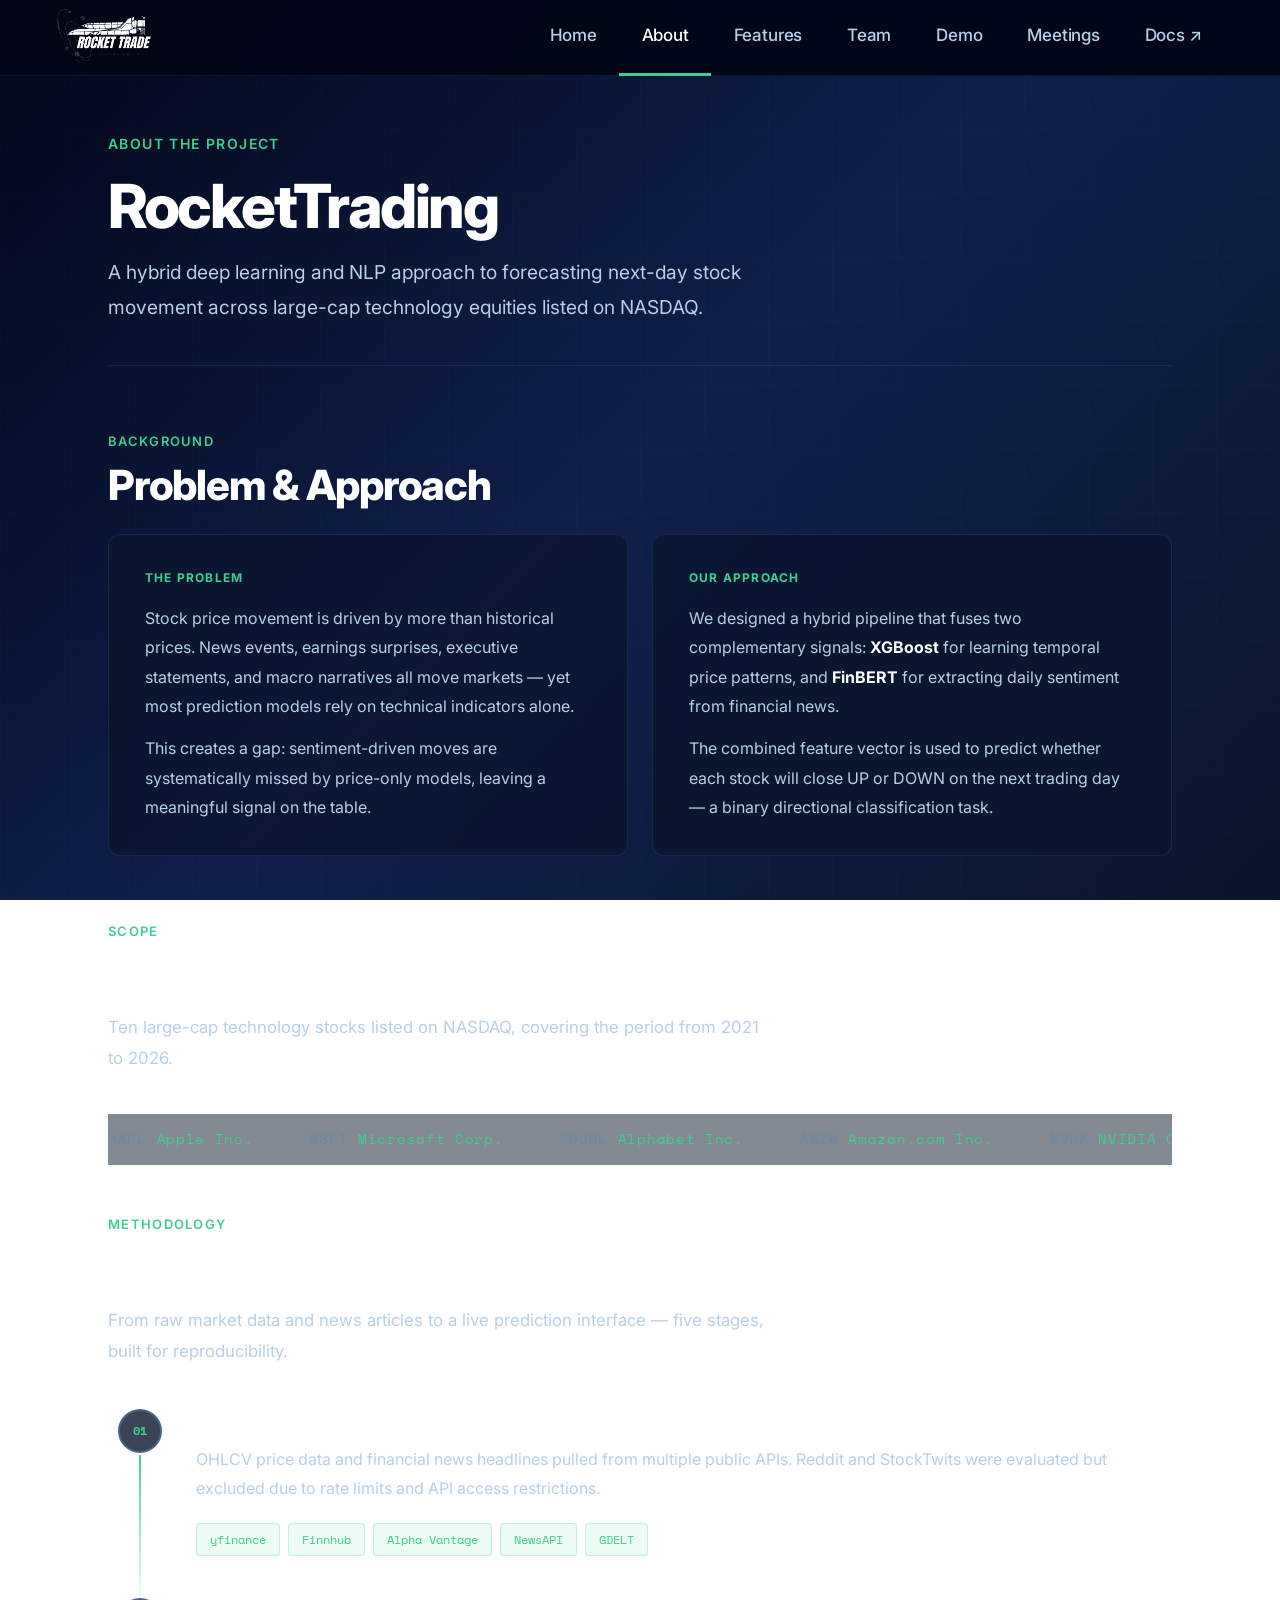
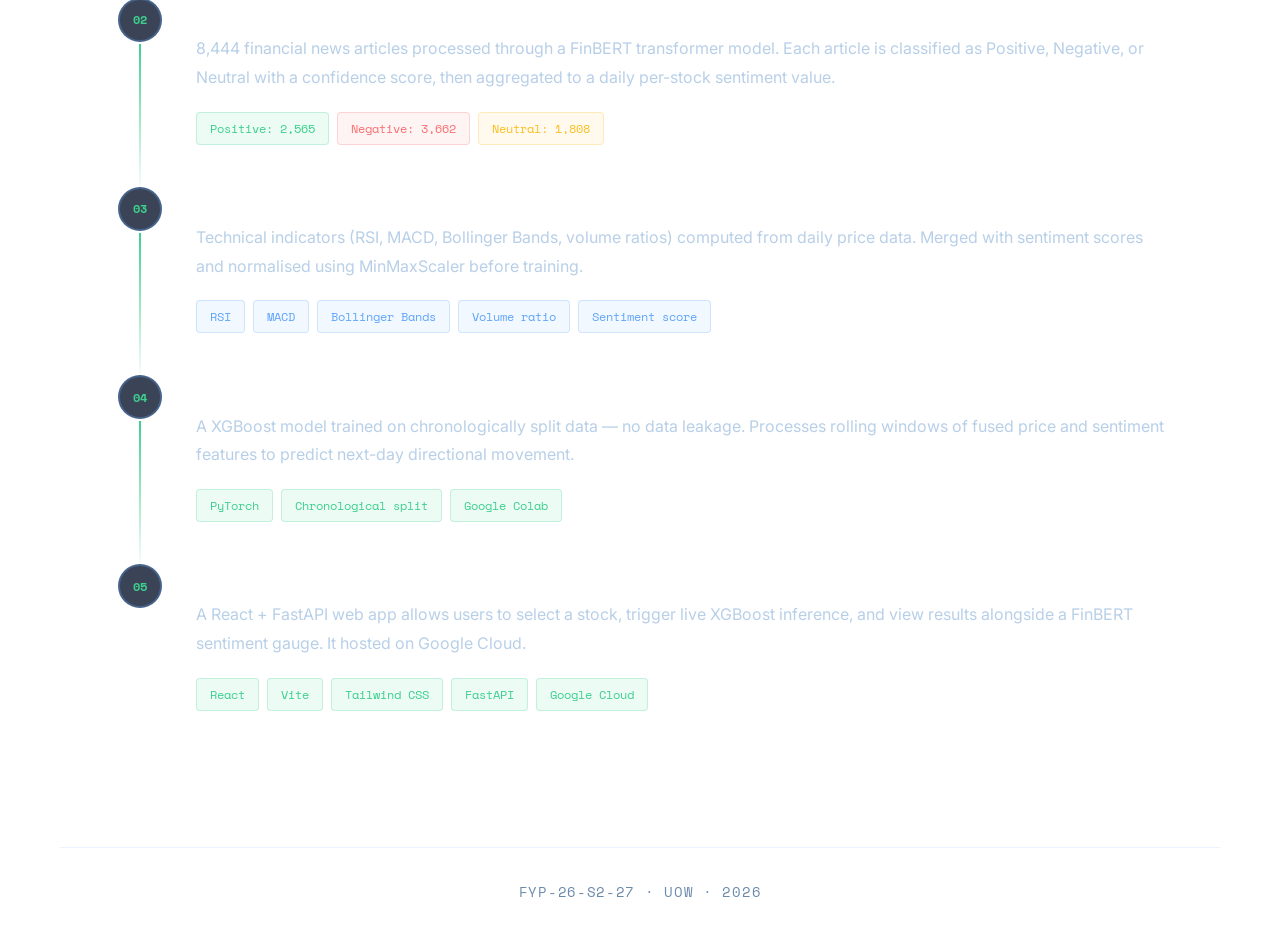
==== about.html @ 6e9ccc68 "change content and align the logo" ====
<!DOCTYPE html>
<html lang="en">

<head>
  <meta charset="UTF-8" />
  <meta name="viewport" content="width=device-width, initial-scale=1.0" />
  <title>About | Rocket Trade</title>
  <link
    href="https://fonts.googleapis.com/css2?family=Inter:wght@400;500;600;700;800&family=Space+Mono:wght@400;700&display=swap"
    rel="stylesheet" />
  <link rel="stylesheet" href="style.css" />
  <style>
    .two-col {
      display: grid;
      grid-template-columns: 1fr 1fr;
      gap: 1.5rem;
      margin-bottom: 4rem;
    }

    .ps-card {
      background: var(--surface);
      border: 1px solid var(--border);
      border-radius: 12px;
      padding: 2rem 2.25rem;
      transition: border-color 0.25s, transform 0.3s, box-shadow 0.3s;
    }

    .ps-card:hover {
      border-color: var(--border2);
      transform: translateY(-5px);
      box-shadow: 0 20px 40px rgba(0, 0, 0, 0.3);
    }

    .ps-label {
      font-size: 12px;
      font-weight: 700;
      letter-spacing: 0.1em;
      color: var(--accent);
      text-transform: uppercase;
      margin-bottom: 1rem;
    }

    .ps-card p {
      font-size: 1rem;
      color: var(--text2);
      line-height: 1.85;
    }

    .ps-card p+p {
      margin-top: 0.75rem;
    }

    /* PIPELINE */
    .pipeline {
      display: flex;
      flex-direction: column;
      gap: 0;
    }

    .p-step {
      display: grid;
      grid-template-columns: 64px 1fr;
      gap: 1.5rem;
      position: relative;
    }

    .p-step:not(:last-child)::after {
      content: '';
      position: absolute;
      left: 31px;
      top: 48px;
      bottom: -8px;
      width: 2px;
      background: linear-gradient(to bottom, var(--accent), transparent);
    }

    .p-num-wrap {
      display: flex;
      flex-direction: column;
      align-items: center;
      padding-top: 2px;
    }

    .p-circle {
      width: 44px;
      height: 44px;
      border: 2px solid var(--border2);
      border-radius: 50%;
      display: flex;
      align-items: center;
      justify-content: center;
      font-family: var(--mono);
      font-size: 12px;
      font-weight: 700;
      color: var(--accent);
      background: var(--surface);
      flex-shrink: 0;
      transition: border-color 0.3s, background 0.3s;
    }

    .p-step:hover .p-circle {
      border-color: var(--accent);
      background: var(--accent-dim);
    }

    .p-body {
      padding-bottom: 2.5rem;
    }

    .p-title {
      font-size: 1.15rem;
      font-weight: 700;
      color: var(--text);
      margin-bottom: 6px;
    }

    .p-desc {
      font-size: 1rem;
      color: var(--text2);
      line-height: 1.8;
    }

    @media (max-width: 768px) {
      .two-col {
        grid-template-columns: 1fr;
      }
    }
  </style>
</head>

<body>
  <nav>
    <a class="nav-logo" href="index.html">
      <img src="logo_cropped.png" alt="Rocket Trade" style="width:auto;object-fit:contain;" />
      <!-- <span class="nav-logo-text">Rocket Trade</span> -->
    </a>
    <ul class="nav-links">
      <li><a href="index.html">Home</a></li>
      <li><a href="about.html" class="active">About</a></li>
      <li><a href="features.html">Features</a></li>
      <li><a href="team.html">Team</a></li>
      <li><a href="demo.html">Demo</a></li>
      <li><a href="meetings.html">Meetings</a></li>
      <li><a href="https://drive.google.com/drive/folders/1l0rKAAQ5cz4-2IjWb_4qN4Atwqyja0Dz?usp=drive_link"
          target="_blank">Docs ↗</a></li>
    </ul>
  </nav>

  <div class="page">
    <div class="page-header reveal">
      <div class="page-eyebrow">About the Project</div>
      <h1 class="page-title">RocketTrading</h1>
      <p class="page-subtitle">A hybrid deep learning and NLP approach to forecasting next-day stock movement across
        large-cap technology equities listed on NASDAQ.</p>
    </div>

    <div class="sec-label reveal">Background</div>
    <h2 class="sec-title reveal delay-1">Problem &amp; Approach</h2>
    <div class="two-col" style="margin-top:1.5rem">
      <div class="ps-card reveal delay-1">
        <div class="ps-label">The Problem</div>
        <p>Stock price movement is driven by more than historical prices. News events, earnings surprises, executive
          statements, and macro narratives all move markets — yet most prediction models rely on technical indicators
          alone.</p>
        <p>This creates a gap: sentiment-driven moves are systematically missed by price-only models, leaving a
          meaningful signal on the table.</p>
      </div>
      <div class="ps-card reveal delay-2">
        <div class="ps-label">Our Approach</div>
        <p>We designed a hybrid pipeline that fuses two complementary signals: <strong
            style="color:var(--text)">XGBoost</strong> for learning temporal price patterns, and <strong
            style="color:var(--text)">FinBERT</strong> for extracting daily sentiment from financial news.</p>
        <p>The combined feature vector is used to predict whether each stock will close UP or DOWN on the next trading
          day — a binary directional classification task.</p>
      </div>
    </div>

    <div class="sec-label reveal" style="margin-top:3.5rem">Scope</div>
    <h2 class="sec-title reveal delay-1">What the system covers</h2>
    <p class="sec-desc reveal delay-2">Ten large-cap technology stocks listed on NASDAQ, covering the period from 2021
      to 2026.</p>

    <div class="ticker-wrap reveal">
      <div class="ticker-track">
        <span class="ticker-item">AAPL <span>Apple Inc.</span></span>
        <span class="ticker-item">MSFT <span>Microsoft Corp.</span></span>
        <span class="ticker-item">GOOGL <span>Alphabet Inc.</span></span>
        <span class="ticker-item">AMZN <span>Amazon.com Inc.</span></span>
        <span class="ticker-item">NVDA <span>NVIDIA Corp.</span></span>
        <span class="ticker-item">META <span>Meta Platforms</span></span>
        <span class="ticker-item">TSLA <span>Tesla Inc.</span></span>
        <span class="ticker-item">AVGO <span>Broadcom Inc.</span></span>
        <span class="ticker-item">ORCL <span>Oracle Corp.</span></span>
        <span class="ticker-item">AMD <span>Advanced Micro Devices</span></span>
        <span class="ticker-item">AAPL <span>Apple Inc.</span></span>
        <span class="ticker-item">MSFT <span>Microsoft Corp.</span></span>
        <span class="ticker-item">GOOGL <span>Alphabet Inc.</span></span>
        <span class="ticker-item">AMZN <span>Amazon.com Inc.</span></span>
        <span class="ticker-item">NVDA <span>NVIDIA Corp.</span></span>
        <span class="ticker-item">META <span>Meta Platforms</span></span>
        <span class="ticker-item">TSLA <span>Tesla Inc.</span></span>
        <span class="ticker-item">AVGO <span>Broadcom Inc.</span></span>
        <span class="ticker-item">ORCL <span>Oracle Corp.</span></span>
        <span class="ticker-item">AMD <span>Advanced Micro Devices</span></span>
      </div>
    </div>

    <div class="sec-label reveal" style="margin-top:1rem">Methodology</div>
    <h2 class="sec-title reveal delay-1">End-to-end pipeline</h2>
    <p class="sec-desc reveal delay-2">From raw market data and news articles to a live prediction interface — five
      stages, built for reproducibility.</p>

    <div class="pipeline">
      <div class="p-step reveal delay-1">
        <div class="p-num-wrap">
          <div class="p-circle">01</div>
        </div>
        <div class="p-body">
          <div class="p-title">Data collection</div>
          <div class="p-desc">OHLCV price data and financial news headlines pulled from multiple public APIs. Reddit and
            StockTwits were evaluated but excluded due to rate limits and API access restrictions.</div>
          <div class="tag-row"><span class="tag">yfinance</span><span class="tag">Finnhub</span><span class="tag">Alpha
              Vantage</span><span class="tag">NewsAPI</span><span class="tag">GDELT</span></div>
        </div>
      </div>
      <div class="p-step reveal delay-2">
        <div class="p-num-wrap">
          <div class="p-circle">02</div>
        </div>
        <div class="p-body">
          <div class="p-title">FinBERT sentiment scoring</div>
          <div class="p-desc">8,444 financial news articles processed through a FinBERT transformer model. Each article
            is classified as Positive, Negative, or Neutral with a confidence score, then aggregated to a daily
            per-stock sentiment value.</div>
          <div class="tag-row"><span class="tag">Positive: 2,565</span><span class="tag red">Negative: 3,662</span><span
              class="tag amber">Neutral: 1,808</span></div>
        </div>
      </div>
      <div class="p-step reveal delay-3">
        <div class="p-num-wrap">
          <div class="p-circle">03</div>
        </div>
        <div class="p-body">
          <div class="p-title">Feature engineering &amp; normalisation</div>
          <div class="p-desc">Technical indicators (RSI, MACD, Bollinger Bands, volume ratios) computed from daily price
            data. Merged with sentiment scores and normalised using MinMaxScaler before training.</div>
          <div class="tag-row"><span class="tag blue">RSI</span><span class="tag blue">MACD</span><span
              class="tag blue">Bollinger Bands</span><span class="tag blue">Volume ratio</span><span
              class="tag blue">Sentiment score</span></div>
        </div>
      </div>
      <div class="p-step reveal delay-4">
        <div class="p-num-wrap">
          <div class="p-circle">04</div>
        </div>
        <div class="p-body">
          <div class="p-title">XGBoost model training</div>
          <div class="p-desc">A XGBoost model trained on chronologically split data — no data leakage. Processes rolling
            windows of fused price and sentiment features to predict next-day directional movement.</div>
          <div class="tag-row"><span class="tag">PyTorch</span><span class="tag">Chronological split</span><span
              class="tag">Google Colab</span></div>
        </div>
      </div>
      <div class="p-step reveal delay-5">
        <div class="p-num-wrap">
          <div class="p-circle">05</div>
        </div>
        <div class="p-body">
          <div class="p-title">Web application deployment</div>
          <div class="p-desc">A React + FastAPI web app allows users to select a stock, trigger live XGBoost inference,
            and view results alongside a FinBERT sentiment gauge. It hosted on Google Cloud.</div>
          <div class="tag-row"><span class="tag">React</span><span class="tag">Vite</span><span class="tag">Tailwind
              CSS</span><span class="tag">FastAPI</span><span class="tag">Google Cloud</span></div>
        </div>
      </div>
    </div>
  </div>

  <footer><span>FYP-26-S2-27 · UOW · 2026</span></footer>
  <script>
    const obs = new IntersectionObserver(entries => {
      entries.forEach(e => { if (e.isIntersecting) { e.target.classList.add('visible'); obs.unobserve(e.target); } });
    }, { threshold: 0.12 });
    document.querySelectorAll('.reveal, .reveal-left, .reveal-right').forEach(el => obs.observe(el));
  </script>
</body>

</html>
---- style.css ----
*,
*::before,
*::after {
  box-sizing: border-box;
  margin: 0;
  padding: 0;
}

:root {
  --bg: #020617;
  --surface: rgba(10, 22, 45, 0.8);
  --surface2: rgba(16, 32, 60, 0.9);
  --border: rgba(96, 165, 250, 0.13);
  --border2: rgba(96, 165, 250, 0.32);
  --accent: #3ecf8e;
  --accent-dim: rgba(62, 207, 142, 0.09);
  --text: #ffffff;
  --text2: #b8cfe8;
  --text3: #6b8aaa;
  --mono: 'Space Mono', monospace;
  --sans: 'Inter', 'DM Sans', sans-serif;
  --red: #f87171;
  --blue: #60a5fa;
  --amber: #fbbf24;
  --nav-h: 76px;
}

html {
  scroll-behavior: smooth;
}

body {
  background: linear-gradient(135deg, #020617 0%, #0f1f4a 50%, #0a1628 100%);
  background-attachment: fixed;
  color: var(--text);
  font-family: var(--sans);
  font-size: 18px;
  line-height: 1.75;
  overflow-x: hidden;
  min-height: 100vh;
}

body::before {
  content: '';
  position: fixed;
  inset: 0;
  background-image:
    linear-gradient(rgba(96, 165, 250, 0.025) 1px, transparent 1px),
    linear-gradient(90deg, rgba(96, 165, 250, 0.025) 1px, transparent 1px);
  background-size: 64px 64px;
  pointer-events: none;
  z-index: 0;
}

/* ══════════════════════════════
   NAV  — moomoo style: clean, large, bold
══════════════════════════════ */
nav {
  position: fixed;
  top: 0;
  left: 0;
  right: 0;
  z-index: 200;
  display: flex;
  align-items: center;
  justify-content: space-between;
  padding: 0 3.5rem;
  height: var(--nav-h);
  background: rgba(2, 6, 23, 0.95);
  backdrop-filter: blur(20px);
  border-bottom: 1px solid var(--border);
}

.nav-logo {
  display: flex;
  align-items: center;
  gap: 12px;
  text-decoration: none;
  flex-shrink: 0;
}

.nav-logo img {
  height: 60px;
  width: auto;
  object-fit: contain;
}

.nav-logo-text {
  font-size: 20px;
  font-weight: 700;
  color: var(--text);
  letter-spacing: -0.01em;
}

.nav-links {
  display: flex;
  align-items: center;
  gap: 0;
  list-style: none;
}

.nav-links a {
  display: flex;
  align-items: center;
  padding: 0 1.4rem;
  height: var(--nav-h);
  font-size: 17px;
  font-weight: 500;
  color: var(--text2);
  text-decoration: none;
  letter-spacing: -0.01em;
  border-bottom: 3px solid transparent;
  transition: color 0.2s, border-color 0.2s;
  white-space: nowrap;
}

.nav-links a:hover {
  color: var(--text);
}

.nav-links a.active {
  color: var(--text);
  border-bottom-color: var(--accent);
}

/* ══════════════════════════════
   PAGE WRAPPER
══════════════════════════════ */
.page {
  position: relative;
  z-index: 1;
  max-width: 1160px;
  margin: 0 auto;
  padding: calc(var(--nav-h) + 3.5rem) 3rem 6rem;
}

.page-header {
  margin-bottom: 4rem;
  padding-bottom: 2.5rem;
  border-bottom: 1px solid var(--border);
}

.page-eyebrow {
  font-size: 14px;
  font-weight: 600;
  letter-spacing: 0.1em;
  color: var(--accent);
  text-transform: uppercase;
  margin-bottom: 1rem;
}

.page-title {
  font-size: clamp(2.4rem, 5vw, 3.8rem);
  font-weight: 800;
  letter-spacing: -0.04em;
  line-height: 1.1;
  margin-bottom: 1rem;
  color: var(--text);
}

.page-subtitle {
  font-size: 1.2rem;
  color: var(--text2);
  max-width: 640px;
  line-height: 1.8;
}

/* ══════════════════════════════
   SECTION LABELS
══════════════════════════════ */
.sec-label {
  font-size: 13px;
  font-weight: 600;
  letter-spacing: 0.1em;
  color: var(--accent);
  text-transform: uppercase;
  margin-bottom: 0.6rem;
}

.sec-title {
  font-size: clamp(1.8rem, 3.5vw, 2.6rem);
  font-weight: 800;
  letter-spacing: -0.03em;
  margin-bottom: 0.75rem;
  color: var(--text);
  line-height: 1.15;
}

.sec-desc {
  font-size: 1.05rem;
  color: var(--text2);
  max-width: 660px;
  line-height: 1.85;
  margin-bottom: 2.5rem;
}

/* ══════════════════════════════
   CARDS
══════════════════════════════ */
.card {
  background: var(--surface);
  border: 1px solid var(--border);
  border-radius: 12px;
  padding: 2rem;
  backdrop-filter: blur(6px);
  transition: border-color 0.25s, transform 0.3s, box-shadow 0.3s;
}

.card:hover {
  border-color: var(--border2);
  transform: translateY(-5px);
  box-shadow: 0 20px 40px rgba(0, 0, 0, 0.3);
}

.card-label {
  font-size: 12px;
  font-weight: 700;
  letter-spacing: 0.1em;
  color: var(--accent);
  text-transform: uppercase;
  margin-bottom: 0.75rem;
}

/* ══════════════════════════════
   TAGS
══════════════════════════════ */
.tag {
  display: inline-block;
  font-family: var(--mono);
  font-size: 12px;
  color: var(--accent);
  background: var(--accent-dim);
  border: 1px solid rgba(62, 207, 142, 0.25);
  padding: 5px 13px;
  border-radius: 4px;
}

.tag.blue {
  color: var(--blue);
  background: rgba(96, 165, 250, 0.08);
  border-color: rgba(96, 165, 250, 0.25);
}

.tag.amber {
  color: var(--amber);
  background: rgba(251, 191, 36, 0.08);
  border-color: rgba(251, 191, 36, 0.25);
}

.tag.red {
  color: var(--red);
  background: rgba(248, 113, 113, 0.08);
  border-color: rgba(248, 113, 113, 0.25);
}

.tag-row {
  display: flex;
  flex-wrap: wrap;
  gap: 8px;
  margin-top: 1.25rem;
}

/* ══════════════════════════════
   TICKER
══════════════════════════════ */
.ticker-wrap {
  overflow: hidden;
  border-top: 1px solid var(--border);
  border-bottom: 1px solid var(--border);
  background: rgba(10, 22, 40, 0.5);
  padding: 0.75rem 0;
  margin-bottom: 3rem;
}

.ticker-track {
  display: flex;
  gap: 3.5rem;
  animation: ticker 26s linear infinite;
  white-space: nowrap;
}

.ticker-item {
  font-family: var(--mono);
  font-size: 14px;
  color: var(--text3);
  letter-spacing: 0.05em;
}

.ticker-item span {
  color: var(--accent);
}

@keyframes ticker {
  from {
    transform: translateX(0);
  }

  to {
    transform: translateX(-50%);
  }
}

/* ══════════════════════════════
   SCROLL REVEAL ANIMATIONS
══════════════════════════════ */
.reveal {
  opacity: 0;
  transform: translateY(36px);
  transition: opacity 0.7s ease, transform 0.7s ease;
}

.reveal.visible {
  opacity: 1;
  transform: translateY(0);
}

.reveal-left {
  opacity: 0;
  transform: translateX(-36px);
  transition: opacity 0.7s ease, transform 0.7s ease;
}

.reveal-left.visible {
  opacity: 1;
  transform: translateX(0);
}

.reveal-right {
  opacity: 0;
  transform: translateX(36px);
  transition: opacity 0.7s ease, transform 0.7s ease;
}

.reveal-right.visible {
  opacity: 1;
  transform: translateX(0);
}

.delay-1 {
  transition-delay: 0.1s;
}

.delay-2 {
  transition-delay: 0.2s;
}

.delay-3 {
  transition-delay: 0.3s;
}

.delay-4 {
  transition-delay: 0.4s;
}

.delay-5 {
  transition-delay: 0.5s;
}

/* ══════════════════════════════
   FOOTER
══════════════════════════════ */
footer {
  position: relative;
  z-index: 1;
  border-top: 1px solid var(--border);
  padding: 2rem 3.5rem;
  max-width: 1160px;
  margin: 0 auto;
  display: flex;
  align-items: center;
  justify-content: center;
}

footer span {
  font-family: var(--mono);
  font-size: 14px;
  color: var(--text3);
  letter-spacing: 0.05em;
}

/* ══════════════════════════════
   GRIDS
══════════════════════════════ */
.grid-2 {
  display: grid;
  grid-template-columns: 1fr 1fr;
  gap: 1.5rem;
}

.grid-3 {
  display: grid;
  grid-template-columns: repeat(3, 1fr);
  gap: 1.5rem;
}

/* ══════════════════════════════
   RESPONSIVE
══════════════════════════════ */
@media (max-width: 960px) {
  nav {
    padding: 0 1.5rem;
  }

  .nav-links a {
    padding: 0 0.9rem;
    font-size: 15px;
  }

  .nav-logo-text {
    display: none;
  }

  .page {
    padding-left: 1.5rem;
    padding-right: 1.5rem;
  }
}

@media (max-width: 640px) {

  .grid-2,
  .grid-3 {
    grid-template-columns: 1fr;
  }

  footer {
    padding: 1.5rem;
  }
}

/* Shared scroll reveal script added at bottom of each page */
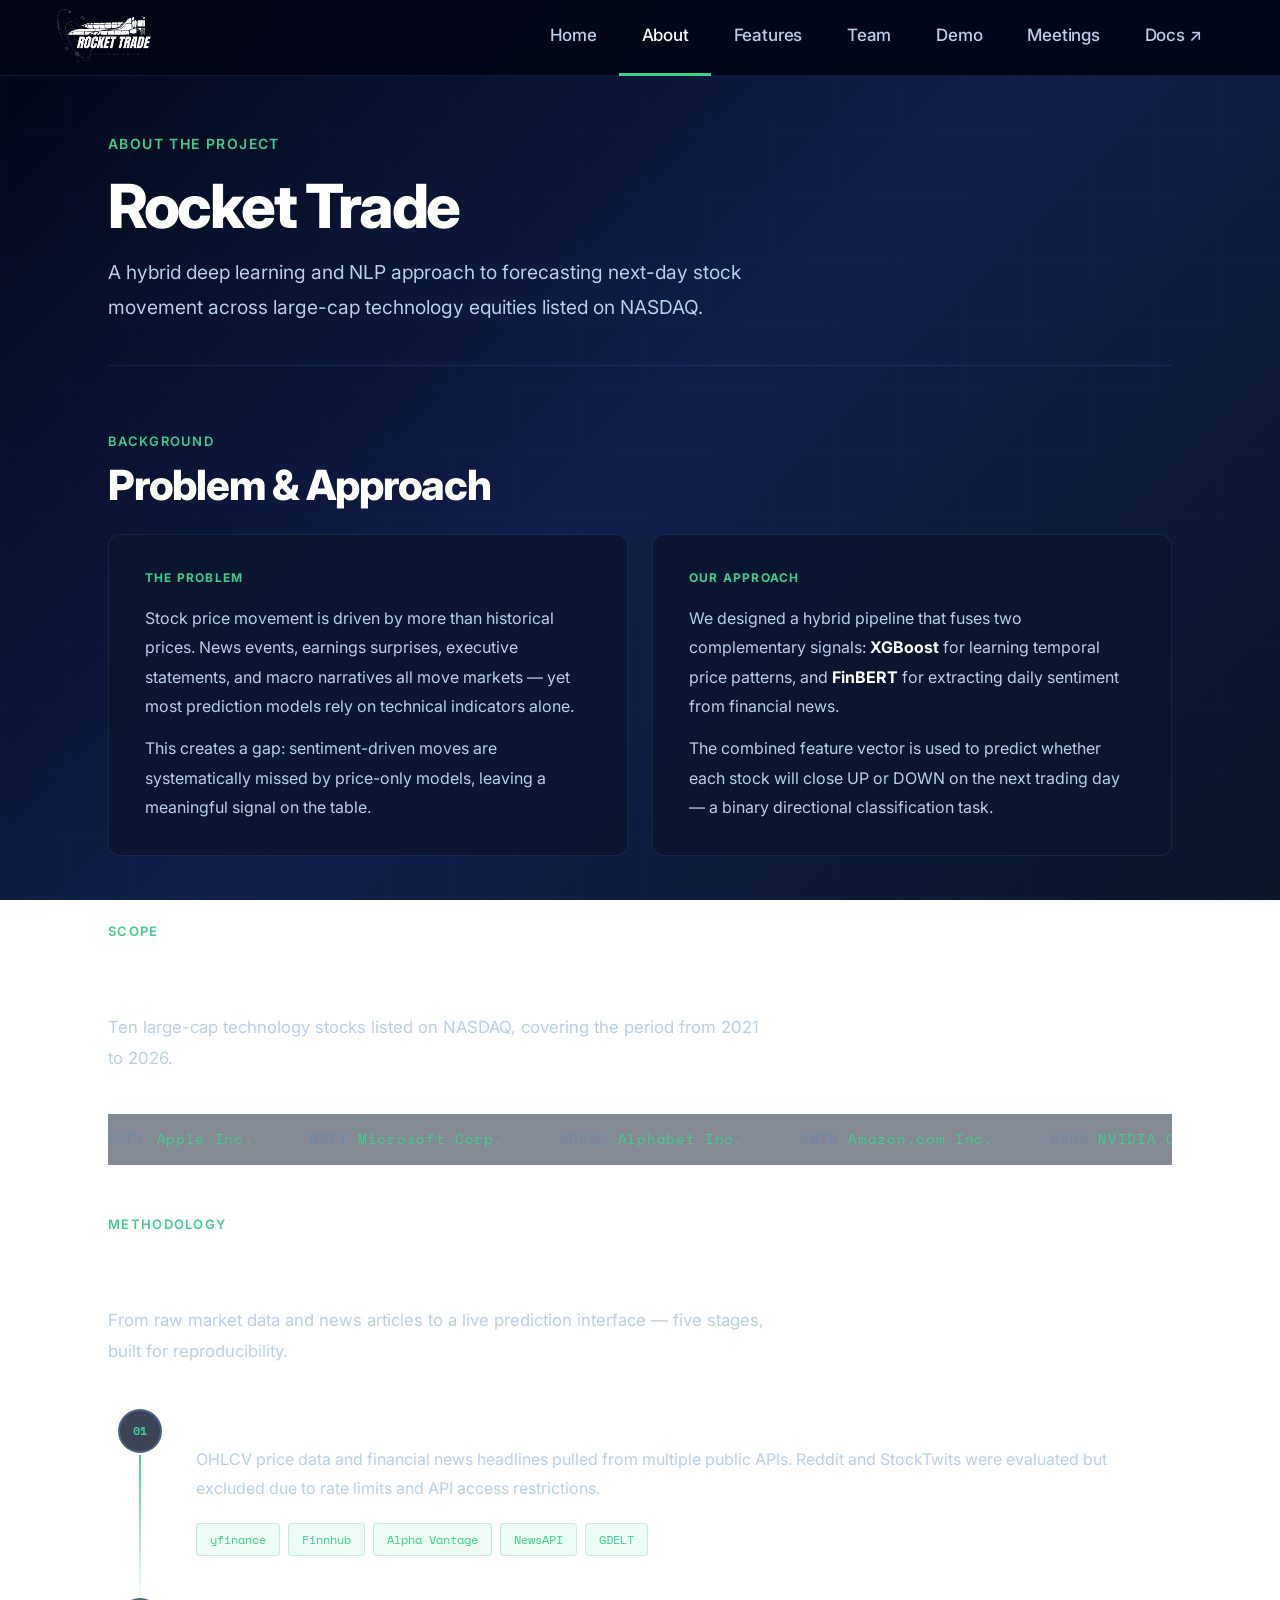
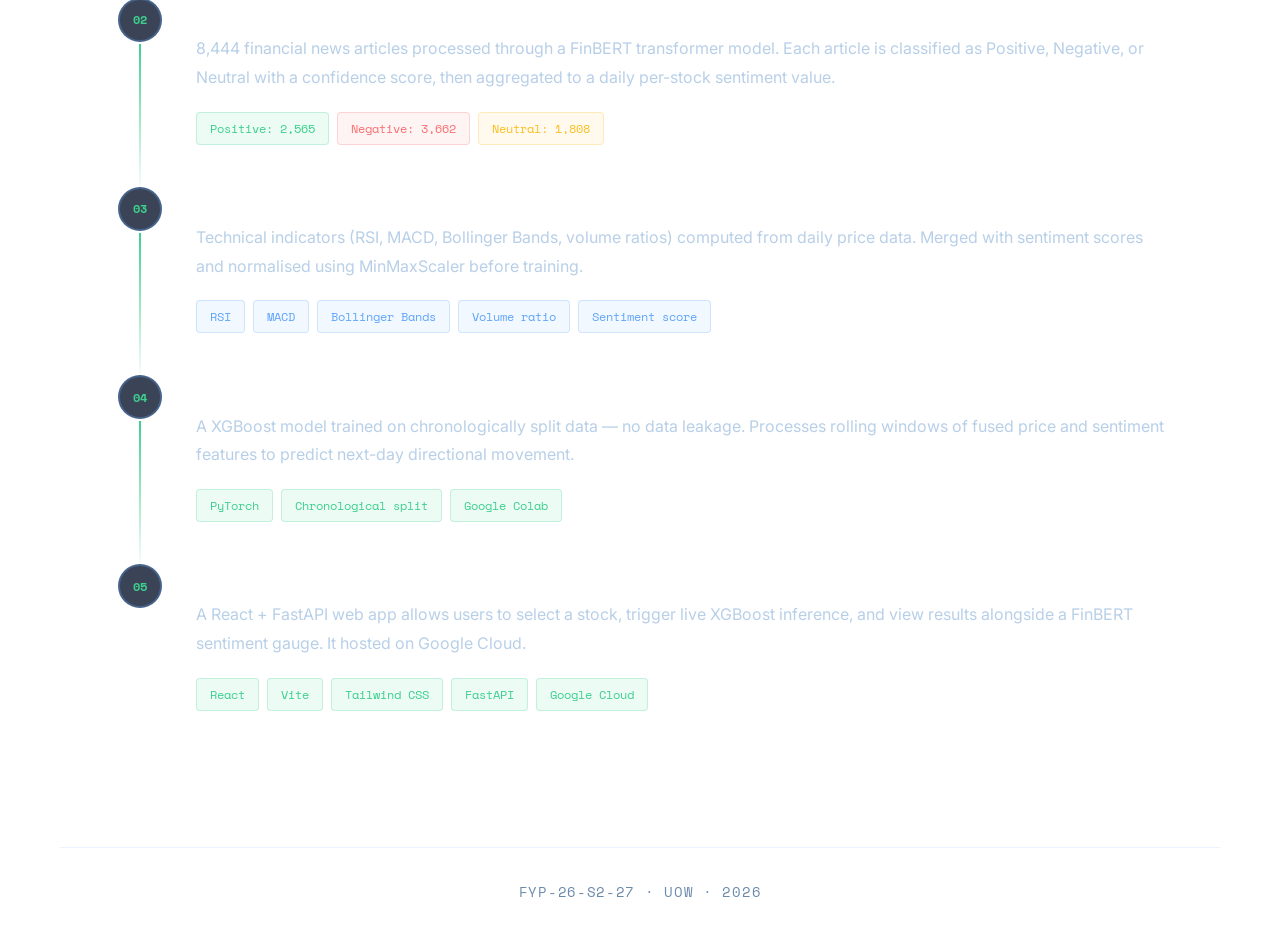
==== commit 0f3fb5d2: "fixx" ====
--- a/about.html
+++ b/about.html
@@ -149,7 +149,7 @@
   <div class="page">
     <div class="page-header reveal">
       <div class="page-eyebrow">About the Project</div>
-      <h1 class="page-title">RocketTrading</h1>
+      <h1 class="page-title">Rocket Trade</h1>
       <p class="page-subtitle">A hybrid deep learning and NLP approach to forecasting next-day stock movement across
         large-cap technology equities listed on NASDAQ.</p>
     </div>
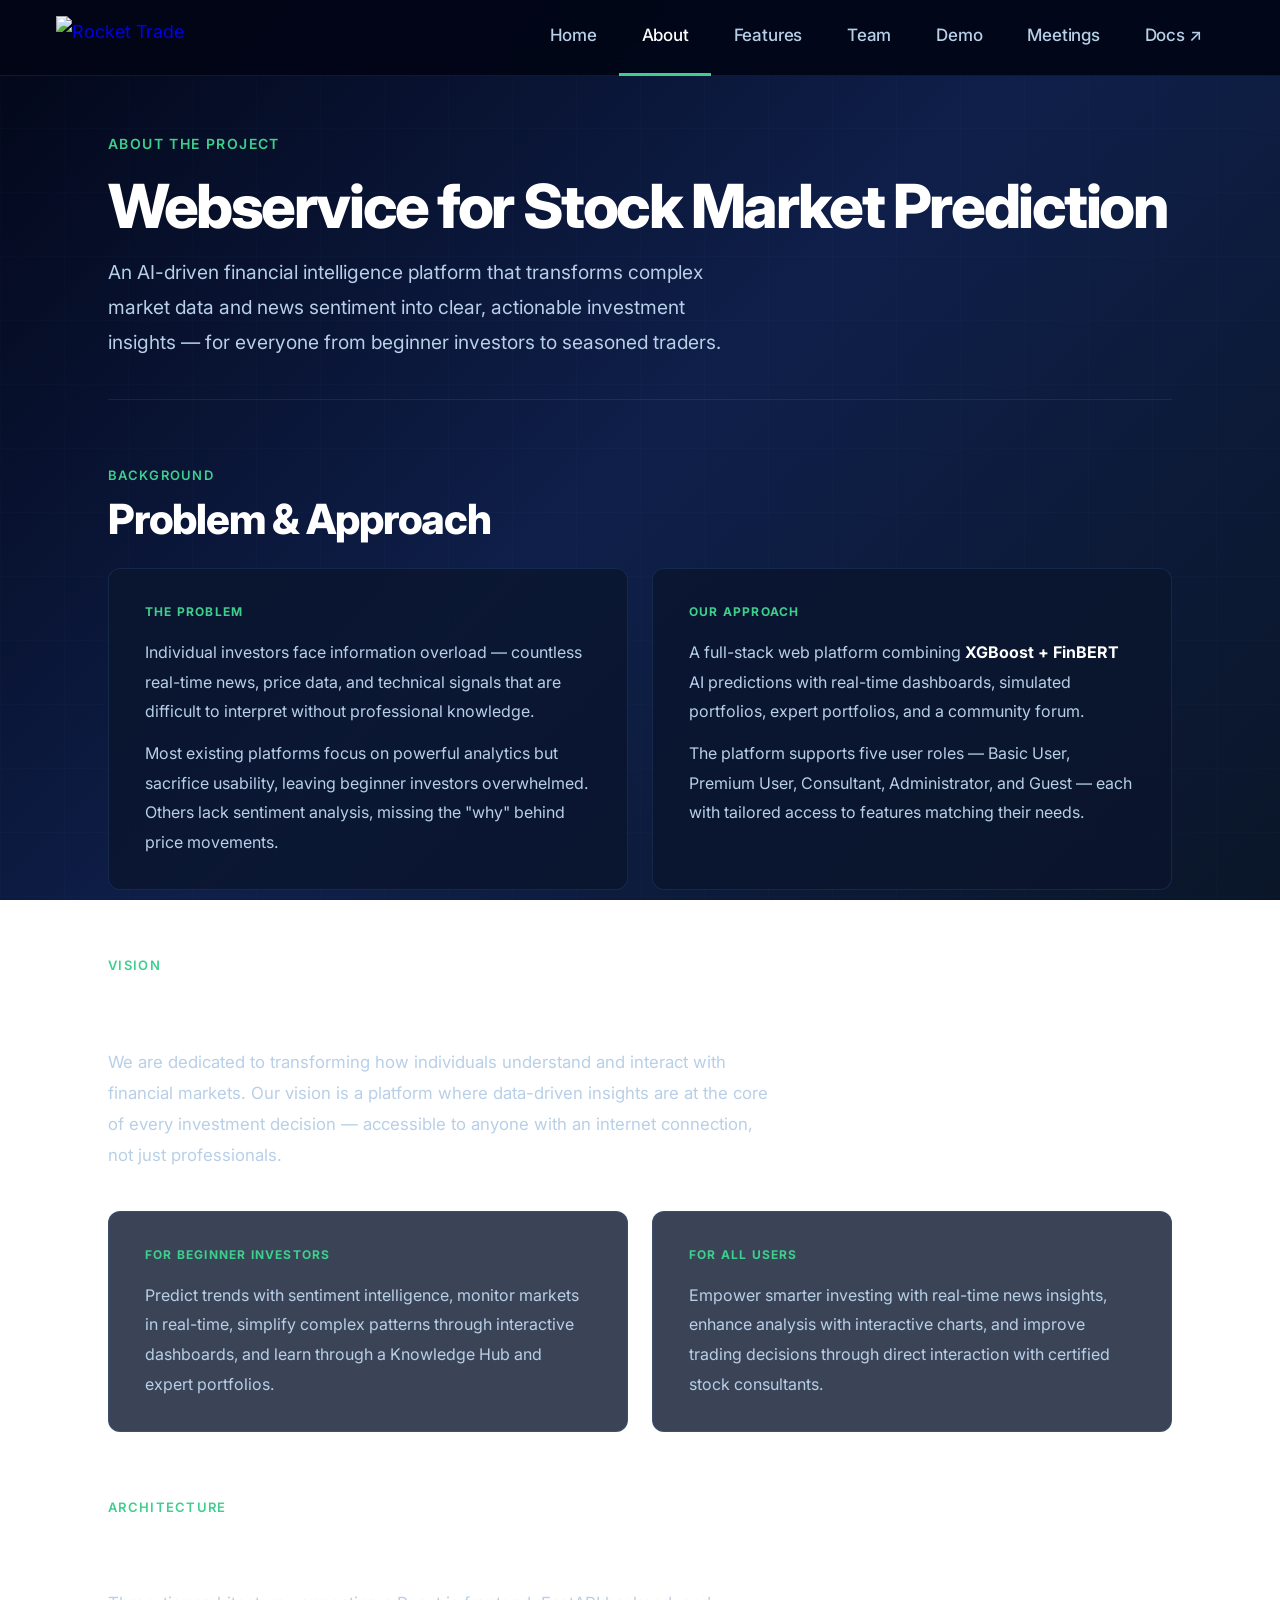
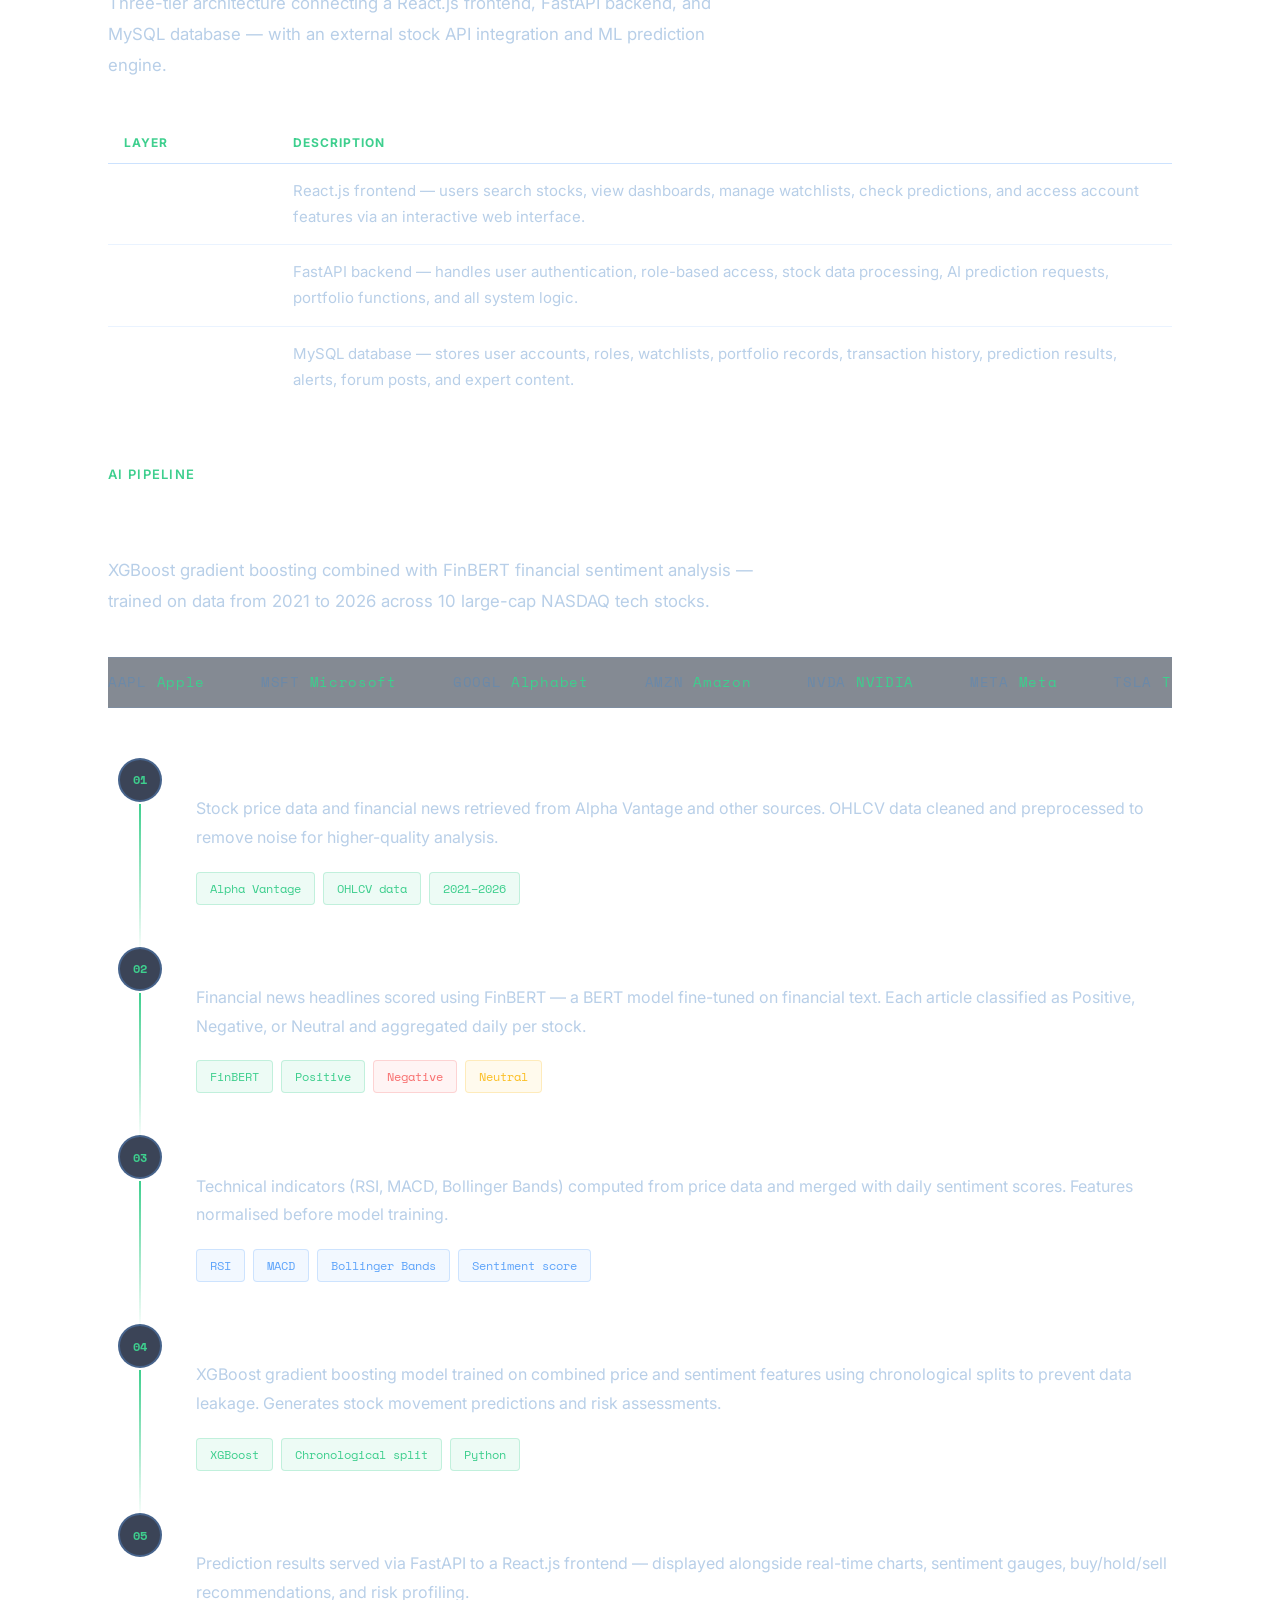
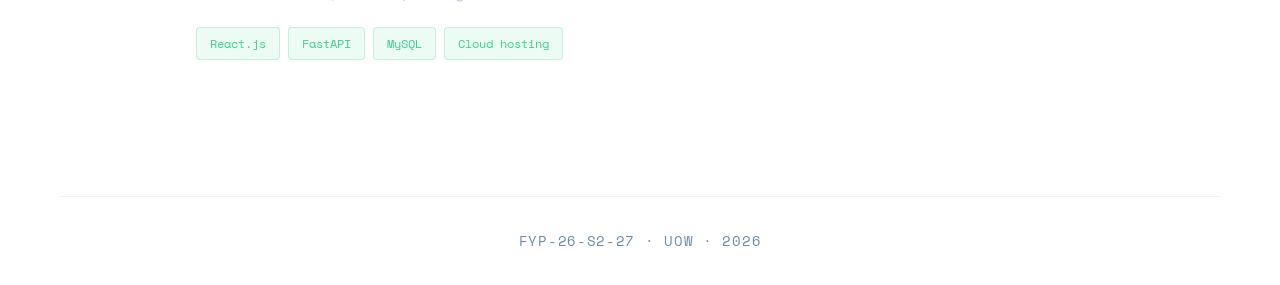
==== commit a68be346: "change content" ====
--- a/about.html
+++ b/about.html
@@ -1,288 +1,164 @@
 <!DOCTYPE html>
 <html lang="en">
+<head>
+<meta charset="UTF-8" /><meta name="viewport" content="width=device-width, initial-scale=1.0" />
+<title>About | Rocket Trade</title>
+<link href="https://fonts.googleapis.com/css2?family=Inter:wght@400;500;600;700;800&family=Space+Mono:wght@400;700&display=swap" rel="stylesheet" />
+<link rel="stylesheet" href="style.css" />
+<style>
+.two-col { display: grid; grid-template-columns: 1fr 1fr; gap: 1.5rem; margin-bottom: 4rem; }
+.ps-card { background: var(--surface); border: 1px solid var(--border); border-radius: 12px; padding: 2rem 2.25rem; transition: border-color 0.25s, transform 0.3s, box-shadow 0.3s; }
+.ps-card:hover { border-color: var(--border2); transform: translateY(-5px); box-shadow: 0 20px 40px rgba(0,0,0,0.3); }
+.ps-label { font-size: 12px; font-weight: 700; letter-spacing: 0.1em; color: var(--accent); text-transform: uppercase; margin-bottom: 1rem; }
+.ps-card p { font-size: 1rem; color: var(--text2); line-height: 1.85; }
+.ps-card p + p { margin-top: 0.75rem; }
 
-<head>
-  <meta charset="UTF-8" />
-  <meta name="viewport" content="width=device-width, initial-scale=1.0" />
-  <title>About | Rocket Trade</title>
-  <link
-    href="https://fonts.googleapis.com/css2?family=Inter:wght@400;500;600;700;800&family=Space+Mono:wght@400;700&display=swap"
-    rel="stylesheet" />
-  <link rel="stylesheet" href="style.css" />
-  <style>
-    .two-col {
-      display: grid;
-      grid-template-columns: 1fr 1fr;
-      gap: 1.5rem;
-      margin-bottom: 4rem;
-    }
+.arch-table { width: 100%; border-collapse: collapse; margin: 1.5rem 0; }
+.arch-table th { font-size: 12px; font-weight: 700; letter-spacing: 0.08em; color: var(--accent); text-transform: uppercase; text-align: left; padding: 10px 16px; border-bottom: 1px solid var(--border2); }
+.arch-table td { padding: 14px 16px; color: var(--text2); border-bottom: 1px solid var(--border); font-size: 15px; vertical-align: top; }
+.arch-table td:first-child { color: var(--text); font-weight: 600; white-space: nowrap; }
+.arch-table tr:last-child td { border-bottom: none; }
 
-    .ps-card {
-      background: var(--surface);
-      border: 1px solid var(--border);
-      border-radius: 12px;
-      padding: 2rem 2.25rem;
-      transition: border-color 0.25s, transform 0.3s, box-shadow 0.3s;
-    }
+.pipeline { display: flex; flex-direction: column; gap: 0; }
+.p-step { display: grid; grid-template-columns: 64px 1fr; gap: 1.5rem; position: relative; }
+.p-step:not(:last-child)::after { content: ''; position: absolute; left: 31px; top: 48px; bottom: -8px; width: 2px; background: linear-gradient(to bottom, var(--accent), transparent); }
+.p-num-wrap { display: flex; flex-direction: column; align-items: center; padding-top: 2px; }
+.p-circle { width: 44px; height: 44px; border: 2px solid var(--border2); border-radius: 50%; display: flex; align-items: center; justify-content: center; font-family: var(--mono); font-size: 12px; font-weight: 700; color: var(--accent); background: var(--surface); flex-shrink: 0; transition: border-color 0.3s, background 0.3s; }
+.p-step:hover .p-circle { border-color: var(--accent); background: var(--accent-dim); }
+.p-body { padding-bottom: 2.5rem; }
+.p-title { font-size: 1.15rem; font-weight: 700; color: var(--text); margin-bottom: 6px; }
+.p-desc { font-size: 1rem; color: var(--text2); line-height: 1.8; }
 
-    .ps-card:hover {
-      border-color: var(--border2);
-      transform: translateY(-5px);
-      box-shadow: 0 20px 40px rgba(0, 0, 0, 0.3);
-    }
+@media (max-width: 768px) { .two-col { grid-template-columns: 1fr; } }
+</style>
+</head>
+<body>
+<nav>
+  <a class="nav-logo" href="index.html">
+    <img src="logo.png" alt="Rocket Trade" style="height:44px;width:auto;object-fit:contain;" />
+  </a>
+  <ul class="nav-links">
+    <li><a href="index.html">Home</a></li>
+    <li><a href="about.html" class="active">About</a></li>
+    <li><a href="features.html">Features</a></li>
+    <li><a href="team.html">Team</a></li>
+    <li><a href="demo.html">Demo</a></li>
+    <li><a href="meetings.html">Meetings</a></li>
+    <li><a href="https://drive.google.com/drive/folders/1l0rKAAQ5cz4-2IjWb_4qN4Atwqyja0Dz" target="_blank">Docs ↗</a></li>
+  </ul>
+</nav>
+<div class="page">
+  <div class="page-header reveal">
+    <div class="page-eyebrow">About the Project</div>
+    <h1 class="page-title">Webservice for Stock Market Prediction</h1>
+    <p class="page-subtitle">An AI-driven financial intelligence platform that transforms complex market data and news sentiment into clear, actionable investment insights — for everyone from beginner investors to seasoned traders.</p>
+  </div>
 
-    .ps-label {
-      font-size: 12px;
-      font-weight: 700;
-      letter-spacing: 0.1em;
-      color: var(--accent);
-      text-transform: uppercase;
-      margin-bottom: 1rem;
-    }
+  <div class="sec-label reveal">Background</div>
+  <h2 class="sec-title reveal delay-1">Problem &amp; Approach</h2>
+  <div class="two-col" style="margin-top:1.5rem">
+    <div class="ps-card reveal delay-1">
+      <div class="ps-label">The Problem</div>
+      <p>Individual investors face information overload — countless real-time news, price data, and technical signals that are difficult to interpret without professional knowledge.</p>
+      <p>Most existing platforms focus on powerful analytics but sacrifice usability, leaving beginner investors overwhelmed. Others lack sentiment analysis, missing the "why" behind price movements.</p>
+    </div>
+    <div class="ps-card reveal delay-2">
+      <div class="ps-label">Our Approach</div>
+      <p>A full-stack web platform combining <strong style="color:var(--text)">XGBoost + FinBERT</strong> AI predictions with real-time dashboards, simulated portfolios, expert portfolios, and a community forum.</p>
+      <p>The platform supports five user roles — Basic User, Premium User, Consultant, Administrator, and Guest — each with tailored access to features matching their needs.</p>
+    </div>
+  </div>
 
-    .ps-card p {
-      font-size: 1rem;
-      color: var(--text2);
-      line-height: 1.85;
-    }
+  <div class="sec-label reveal" style="margin-top:3.5rem">Vision</div>
+  <h2 class="sec-title reveal delay-1">Our vision</h2>
+  <p class="sec-desc reveal delay-2">We are dedicated to transforming how individuals understand and interact with financial markets. Our vision is a platform where data-driven insights are at the core of every investment decision — accessible to anyone with an internet connection, not just professionals.</p>
 
-    .ps-card p+p {
-      margin-top: 0.75rem;
-    }
+  <div class="two-col">
+    <div class="ps-card reveal delay-1">
+      <div class="ps-label">For Beginner Investors</div>
+      <p>Predict trends with sentiment intelligence, monitor markets in real-time, simplify complex patterns through interactive dashboards, and learn through a Knowledge Hub and expert portfolios.</p>
+    </div>
+    <div class="ps-card reveal delay-2">
+      <div class="ps-label">For All Users</div>
+      <p>Empower smarter investing with real-time news insights, enhance analysis with interactive charts, and improve trading decisions through direct interaction with certified stock consultants.</p>
+    </div>
+  </div>
 
-    /* PIPELINE */
-    .pipeline {
-      display: flex;
-      flex-direction: column;
-      gap: 0;
-    }
+  <div class="sec-label reveal" style="margin-top:3.5rem">Architecture</div>
+  <h2 class="sec-title reveal delay-1">System architecture</h2>
+  <p class="sec-desc reveal delay-2">Three-tier architecture connecting a React.js frontend, FastAPI backend, and MySQL database — with an external stock API integration and ML prediction engine.</p>
 
-    .p-step {
-      display: grid;
-      grid-template-columns: 64px 1fr;
-      gap: 1.5rem;
-      position: relative;
-    }
+  <div class="reveal">
+    <table class="arch-table">
+      <thead><tr><th>Layer</th><th>Description</th></tr></thead>
+      <tbody>
+        <tr><td>Presentation Layer</td><td>React.js frontend — users search stocks, view dashboards, manage watchlists, check predictions, and access account features via an interactive web interface.</td></tr>
+        <tr><td>Application Layer</td><td>FastAPI backend — handles user authentication, role-based access, stock data processing, AI prediction requests, portfolio functions, and all system logic.</td></tr>
+        <tr><td>Data Layer</td><td>MySQL database — stores user accounts, roles, watchlists, portfolio records, transaction history, prediction results, alerts, forum posts, and expert content.</td></tr>
+      </tbody>
+    </table>
+  </div>
 
-    .p-step:not(:last-child)::after {
-      content: '';
-      position: absolute;
-      left: 31px;
-      top: 48px;
-      bottom: -8px;
-      width: 2px;
-      background: linear-gradient(to bottom, var(--accent), transparent);
-    }
+  <div class="sec-label reveal" style="margin-top:3.5rem">AI Pipeline</div>
+  <h2 class="sec-title reveal delay-1">Machine learning pipeline</h2>
+  <p class="sec-desc reveal delay-2">XGBoost gradient boosting combined with FinBERT financial sentiment analysis — trained on data from 2021 to 2026 across 10 large-cap NASDAQ tech stocks.</p>
 
-    .p-num-wrap {
-      display: flex;
-      flex-direction: column;
-      align-items: center;
-      padding-top: 2px;
-    }
+  <div class="ticker-wrap reveal">
+    <div class="ticker-track">
+      <span class="ticker-item">AAPL <span>Apple</span></span><span class="ticker-item">MSFT <span>Microsoft</span></span><span class="ticker-item">GOOGL <span>Alphabet</span></span><span class="ticker-item">AMZN <span>Amazon</span></span><span class="ticker-item">NVDA <span>NVIDIA</span></span><span class="ticker-item">META <span>Meta</span></span><span class="ticker-item">TSLA <span>Tesla</span></span><span class="ticker-item">AVGO <span>Broadcom</span></span><span class="ticker-item">ORCL <span>Oracle</span></span><span class="ticker-item">AMD <span>AMD</span></span>
+      <span class="ticker-item">AAPL <span>Apple</span></span><span class="ticker-item">MSFT <span>Microsoft</span></span><span class="ticker-item">GOOGL <span>Alphabet</span></span><span class="ticker-item">AMZN <span>Amazon</span></span><span class="ticker-item">NVDA <span>NVIDIA</span></span><span class="ticker-item">META <span>Meta</span></span><span class="ticker-item">TSLA <span>Tesla</span></span><span class="ticker-item">AVGO <span>Broadcom</span></span><span class="ticker-item">ORCL <span>Oracle</span></span><span class="ticker-item">AMD <span>AMD</span></span>
+    </div>
+  </div>
 
-    .p-circle {
-      width: 44px;
-      height: 44px;
-      border: 2px solid var(--border2);
-      border-radius: 50%;
-      display: flex;
-      align-items: center;
-      justify-content: center;
-      font-family: var(--mono);
-      font-size: 12px;
-      font-weight: 700;
-      color: var(--accent);
-      background: var(--surface);
-      flex-shrink: 0;
-      transition: border-color 0.3s, background 0.3s;
-    }
-
-    .p-step:hover .p-circle {
-      border-color: var(--accent);
-      background: var(--accent-dim);
-    }
-
-    .p-body {
-      padding-bottom: 2.5rem;
-    }
-
-    .p-title {
-      font-size: 1.15rem;
-      font-weight: 700;
-      color: var(--text);
-      margin-bottom: 6px;
-    }
-
-    .p-desc {
-      font-size: 1rem;
-      color: var(--text2);
-      line-height: 1.8;
-    }
-
-    @media (max-width: 768px) {
-      .two-col {
-        grid-template-columns: 1fr;
-      }
-    }
-  </style>
-</head>
-
-<body>
-  <nav>
-    <a class="nav-logo" href="index.html">
-      <img src="logo_cropped.png" alt="Rocket Trade" style="width:auto;object-fit:contain;" />
-      <!-- <span class="nav-logo-text">Rocket Trade</span> -->
-    </a>
-    <ul class="nav-links">
-      <li><a href="index.html">Home</a></li>
-      <li><a href="about.html" class="active">About</a></li>
-      <li><a href="features.html">Features</a></li>
-      <li><a href="team.html">Team</a></li>
-      <li><a href="demo.html">Demo</a></li>
-      <li><a href="meetings.html">Meetings</a></li>
-      <li><a href="https://drive.google.com/drive/folders/1l0rKAAQ5cz4-2IjWb_4qN4Atwqyja0Dz?usp=drive_link"
-          target="_blank">Docs ↗</a></li>
-    </ul>
-  </nav>
-
-  <div class="page">
-    <div class="page-header reveal">
-      <div class="page-eyebrow">About the Project</div>
-      <h1 class="page-title">Rocket Trade</h1>
-      <p class="page-subtitle">A hybrid deep learning and NLP approach to forecasting next-day stock movement across
-        large-cap technology equities listed on NASDAQ.</p>
-    </div>
-
-    <div class="sec-label reveal">Background</div>
-    <h2 class="sec-title reveal delay-1">Problem &amp; Approach</h2>
-    <div class="two-col" style="margin-top:1.5rem">
-      <div class="ps-card reveal delay-1">
-        <div class="ps-label">The Problem</div>
-        <p>Stock price movement is driven by more than historical prices. News events, earnings surprises, executive
-          statements, and macro narratives all move markets — yet most prediction models rely on technical indicators
-          alone.</p>
-        <p>This creates a gap: sentiment-driven moves are systematically missed by price-only models, leaving a
-          meaningful signal on the table.</p>
-      </div>
-      <div class="ps-card reveal delay-2">
-        <div class="ps-label">Our Approach</div>
-        <p>We designed a hybrid pipeline that fuses two complementary signals: <strong
-            style="color:var(--text)">XGBoost</strong> for learning temporal price patterns, and <strong
-            style="color:var(--text)">FinBERT</strong> for extracting daily sentiment from financial news.</p>
-        <p>The combined feature vector is used to predict whether each stock will close UP or DOWN on the next trading
-          day — a binary directional classification task.</p>
+  <div class="pipeline">
+    <div class="p-step reveal delay-1">
+      <div class="p-num-wrap"><div class="p-circle">01</div></div>
+      <div class="p-body">
+        <div class="p-title">Real-time data collection</div>
+        <div class="p-desc">Stock price data and financial news retrieved from Alpha Vantage and other sources. OHLCV data cleaned and preprocessed to remove noise for higher-quality analysis.</div>
+        <div class="tag-row"><span class="tag">Alpha Vantage</span><span class="tag">OHLCV data</span><span class="tag">2021–2026</span></div>
       </div>
     </div>
-
-    <div class="sec-label reveal" style="margin-top:3.5rem">Scope</div>
-    <h2 class="sec-title reveal delay-1">What the system covers</h2>
-    <p class="sec-desc reveal delay-2">Ten large-cap technology stocks listed on NASDAQ, covering the period from 2021
-      to 2026.</p>
-
-    <div class="ticker-wrap reveal">
-      <div class="ticker-track">
-        <span class="ticker-item">AAPL <span>Apple Inc.</span></span>
-        <span class="ticker-item">MSFT <span>Microsoft Corp.</span></span>
-        <span class="ticker-item">GOOGL <span>Alphabet Inc.</span></span>
-        <span class="ticker-item">AMZN <span>Amazon.com Inc.</span></span>
-        <span class="ticker-item">NVDA <span>NVIDIA Corp.</span></span>
-        <span class="ticker-item">META <span>Meta Platforms</span></span>
-        <span class="ticker-item">TSLA <span>Tesla Inc.</span></span>
-        <span class="ticker-item">AVGO <span>Broadcom Inc.</span></span>
-        <span class="ticker-item">ORCL <span>Oracle Corp.</span></span>
-        <span class="ticker-item">AMD <span>Advanced Micro Devices</span></span>
-        <span class="ticker-item">AAPL <span>Apple Inc.</span></span>
-        <span class="ticker-item">MSFT <span>Microsoft Corp.</span></span>
-        <span class="ticker-item">GOOGL <span>Alphabet Inc.</span></span>
-        <span class="ticker-item">AMZN <span>Amazon.com Inc.</span></span>
-        <span class="ticker-item">NVDA <span>NVIDIA Corp.</span></span>
-        <span class="ticker-item">META <span>Meta Platforms</span></span>
-        <span class="ticker-item">TSLA <span>Tesla Inc.</span></span>
-        <span class="ticker-item">AVGO <span>Broadcom Inc.</span></span>
-        <span class="ticker-item">ORCL <span>Oracle Corp.</span></span>
-        <span class="ticker-item">AMD <span>Advanced Micro Devices</span></span>
+    <div class="p-step reveal delay-2">
+      <div class="p-num-wrap"><div class="p-circle">02</div></div>
+      <div class="p-body">
+        <div class="p-title">FinBERT sentiment scoring</div>
+        <div class="p-desc">Financial news headlines scored using FinBERT — a BERT model fine-tuned on financial text. Each article classified as Positive, Negative, or Neutral and aggregated daily per stock.</div>
+        <div class="tag-row"><span class="tag">FinBERT</span><span class="tag">Positive</span><span class="tag red">Negative</span><span class="tag amber">Neutral</span></div>
       </div>
     </div>
-
-    <div class="sec-label reveal" style="margin-top:1rem">Methodology</div>
-    <h2 class="sec-title reveal delay-1">End-to-end pipeline</h2>
-    <p class="sec-desc reveal delay-2">From raw market data and news articles to a live prediction interface — five
-      stages, built for reproducibility.</p>
-
-    <div class="pipeline">
-      <div class="p-step reveal delay-1">
-        <div class="p-num-wrap">
-          <div class="p-circle">01</div>
-        </div>
-        <div class="p-body">
-          <div class="p-title">Data collection</div>
-          <div class="p-desc">OHLCV price data and financial news headlines pulled from multiple public APIs. Reddit and
-            StockTwits were evaluated but excluded due to rate limits and API access restrictions.</div>
-          <div class="tag-row"><span class="tag">yfinance</span><span class="tag">Finnhub</span><span class="tag">Alpha
-              Vantage</span><span class="tag">NewsAPI</span><span class="tag">GDELT</span></div>
-        </div>
+    <div class="p-step reveal delay-3">
+      <div class="p-num-wrap"><div class="p-circle">03</div></div>
+      <div class="p-body">
+        <div class="p-title">Feature engineering</div>
+        <div class="p-desc">Technical indicators (RSI, MACD, Bollinger Bands) computed from price data and merged with daily sentiment scores. Features normalised before model training.</div>
+        <div class="tag-row"><span class="tag blue">RSI</span><span class="tag blue">MACD</span><span class="tag blue">Bollinger Bands</span><span class="tag blue">Sentiment score</span></div>
       </div>
-      <div class="p-step reveal delay-2">
-        <div class="p-num-wrap">
-          <div class="p-circle">02</div>
-        </div>
-        <div class="p-body">
-          <div class="p-title">FinBERT sentiment scoring</div>
-          <div class="p-desc">8,444 financial news articles processed through a FinBERT transformer model. Each article
-            is classified as Positive, Negative, or Neutral with a confidence score, then aggregated to a daily
-            per-stock sentiment value.</div>
-          <div class="tag-row"><span class="tag">Positive: 2,565</span><span class="tag red">Negative: 3,662</span><span
-              class="tag amber">Neutral: 1,808</span></div>
-        </div>
+    </div>
+    <div class="p-step reveal delay-4">
+      <div class="p-num-wrap"><div class="p-circle">04</div></div>
+      <div class="p-body">
+        <div class="p-title">XGBoost model training</div>
+        <div class="p-desc">XGBoost gradient boosting model trained on combined price and sentiment features using chronological splits to prevent data leakage. Generates stock movement predictions and risk assessments.</div>
+        <div class="tag-row"><span class="tag">XGBoost</span><span class="tag">Chronological split</span><span class="tag">Python</span></div>
       </div>
-      <div class="p-step reveal delay-3">
-        <div class="p-num-wrap">
-          <div class="p-circle">03</div>
-        </div>
-        <div class="p-body">
-          <div class="p-title">Feature engineering &amp; normalisation</div>
-          <div class="p-desc">Technical indicators (RSI, MACD, Bollinger Bands, volume ratios) computed from daily price
-            data. Merged with sentiment scores and normalised using MinMaxScaler before training.</div>
-          <div class="tag-row"><span class="tag blue">RSI</span><span class="tag blue">MACD</span><span
-              class="tag blue">Bollinger Bands</span><span class="tag blue">Volume ratio</span><span
-              class="tag blue">Sentiment score</span></div>
-        </div>
-      </div>
-      <div class="p-step reveal delay-4">
-        <div class="p-num-wrap">
-          <div class="p-circle">04</div>
-        </div>
-        <div class="p-body">
-          <div class="p-title">XGBoost model training</div>
-          <div class="p-desc">A XGBoost model trained on chronologically split data — no data leakage. Processes rolling
-            windows of fused price and sentiment features to predict next-day directional movement.</div>
-          <div class="tag-row"><span class="tag">PyTorch</span><span class="tag">Chronological split</span><span
-              class="tag">Google Colab</span></div>
-        </div>
-      </div>
-      <div class="p-step reveal delay-5">
-        <div class="p-num-wrap">
-          <div class="p-circle">05</div>
-        </div>
-        <div class="p-body">
-          <div class="p-title">Web application deployment</div>
-          <div class="p-desc">A React + FastAPI web app allows users to select a stock, trigger live XGBoost inference,
-            and view results alongside a FinBERT sentiment gauge. It hosted on Google Cloud.</div>
-          <div class="tag-row"><span class="tag">React</span><span class="tag">Vite</span><span class="tag">Tailwind
-              CSS</span><span class="tag">FastAPI</span><span class="tag">Google Cloud</span></div>
-        </div>
+    </div>
+    <div class="p-step reveal delay-5">
+      <div class="p-num-wrap"><div class="p-circle">05</div></div>
+      <div class="p-body">
+        <div class="p-title">Platform delivery</div>
+        <div class="p-desc">Prediction results served via FastAPI to a React.js frontend — displayed alongside real-time charts, sentiment gauges, buy/hold/sell recommendations, and risk profiling.</div>
+        <div class="tag-row"><span class="tag">React.js</span><span class="tag">FastAPI</span><span class="tag">MySQL</span><span class="tag">Cloud hosting</span></div>
       </div>
     </div>
   </div>
-
-  <footer><span>FYP-26-S2-27 · UOW · 2026</span></footer>
-  <script>
-    const obs = new IntersectionObserver(entries => {
-      entries.forEach(e => { if (e.isIntersecting) { e.target.classList.add('visible'); obs.unobserve(e.target); } });
-    }, { threshold: 0.12 });
-    document.querySelectorAll('.reveal, .reveal-left, .reveal-right').forEach(el => obs.observe(el));
-  </script>
+</div>
+<footer><span>FYP-26-S2-27 · UOW · 2026</span></footer>
+<script>
+const obs = new IntersectionObserver(entries => {
+  entries.forEach(e => { if (e.isIntersecting) { e.target.classList.add('visible'); obs.unobserve(e.target); } });
+}, { threshold: 0.1 });
+document.querySelectorAll('.reveal, .reveal-left, .reveal-right').forEach(el => obs.observe(el));
+</script>
 </body>
-
-</html>+</html>
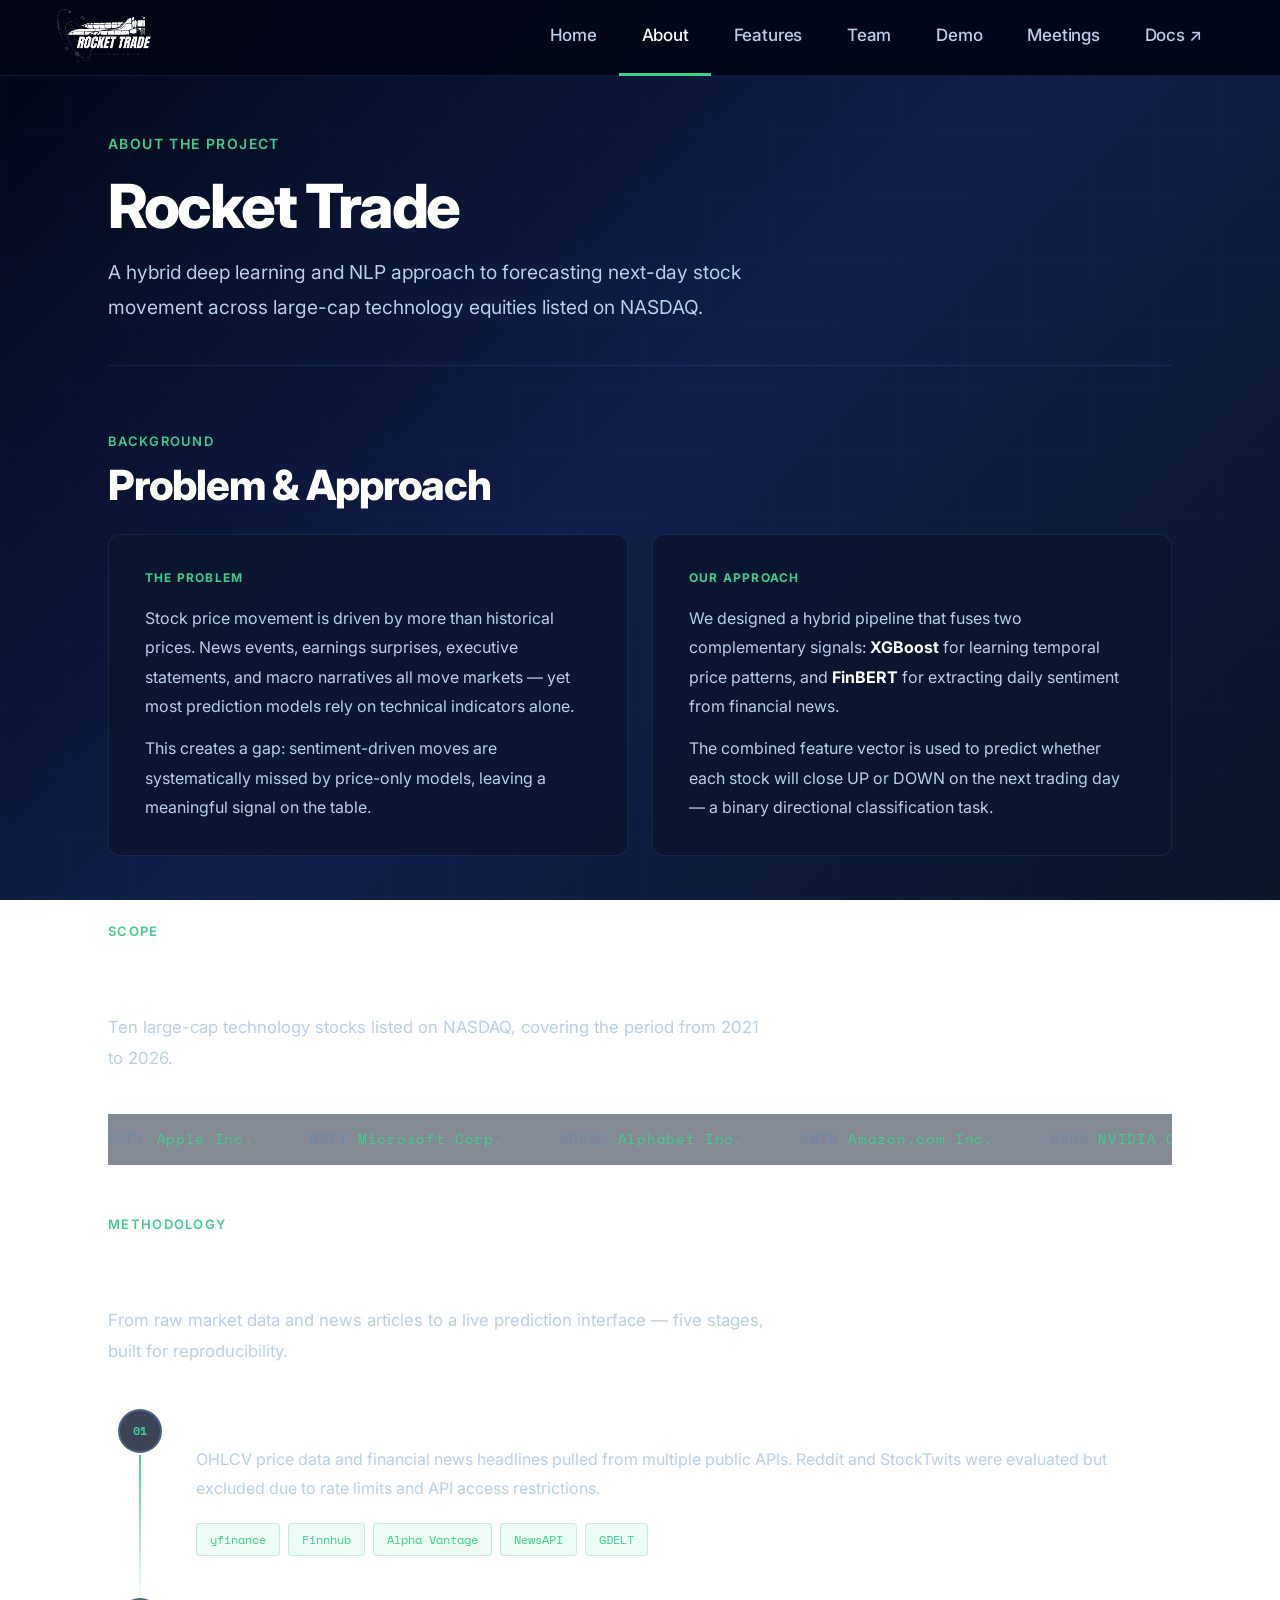
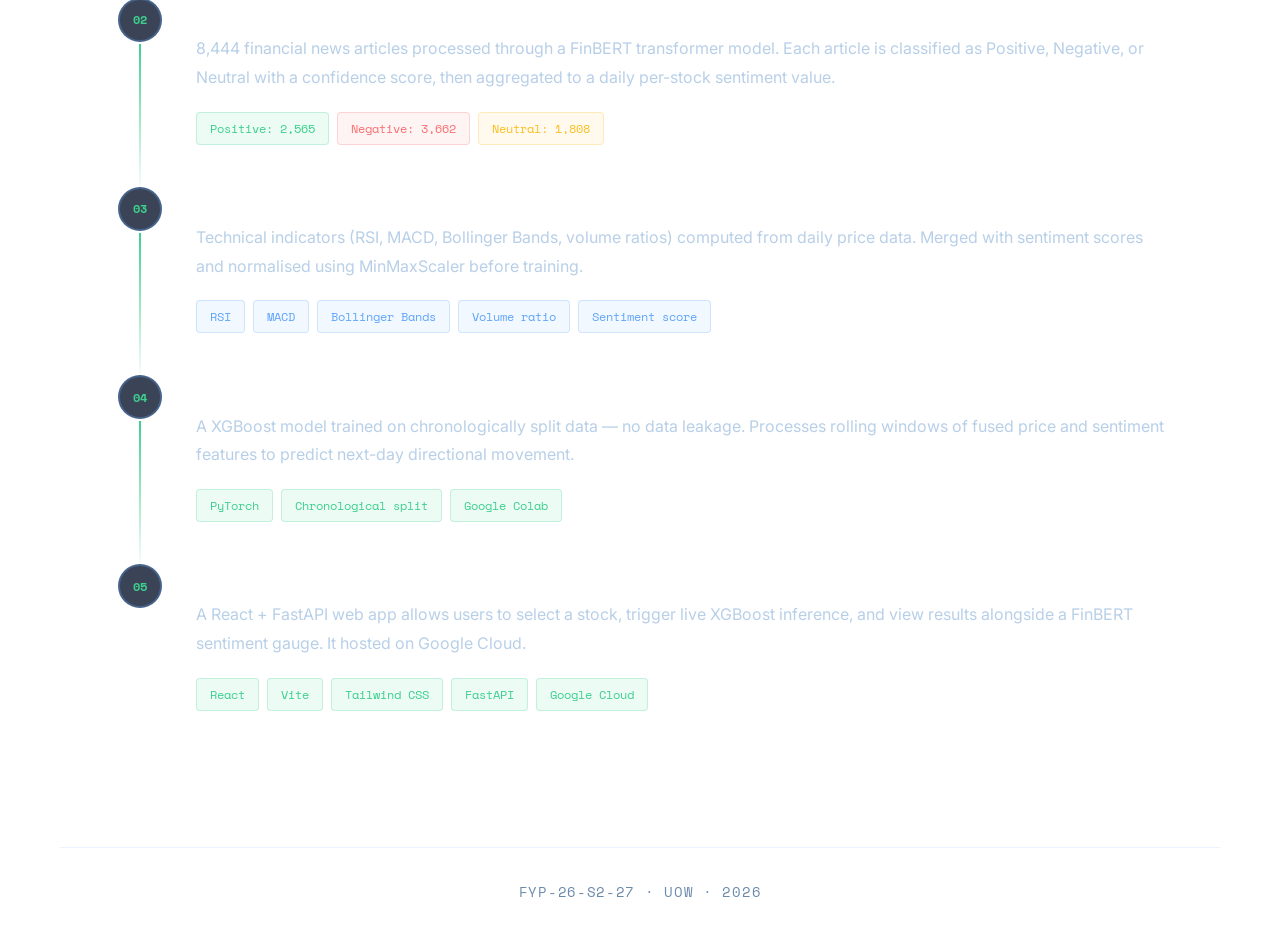
==== commit 8152a408: "Merge branch 'main' into test1" ====
--- a/about.html
+++ b/about.html
@@ -1,164 +1,288 @@
 <!DOCTYPE html>
 <html lang="en">
+
 <head>
-<meta charset="UTF-8" /><meta name="viewport" content="width=device-width, initial-scale=1.0" />
-<title>About | Rocket Trade</title>
-<link href="https://fonts.googleapis.com/css2?family=Inter:wght@400;500;600;700;800&family=Space+Mono:wght@400;700&display=swap" rel="stylesheet" />
-<link rel="stylesheet" href="style.css" />
-<style>
-.two-col { display: grid; grid-template-columns: 1fr 1fr; gap: 1.5rem; margin-bottom: 4rem; }
-.ps-card { background: var(--surface); border: 1px solid var(--border); border-radius: 12px; padding: 2rem 2.25rem; transition: border-color 0.25s, transform 0.3s, box-shadow 0.3s; }
-.ps-card:hover { border-color: var(--border2); transform: translateY(-5px); box-shadow: 0 20px 40px rgba(0,0,0,0.3); }
-.ps-label { font-size: 12px; font-weight: 700; letter-spacing: 0.1em; color: var(--accent); text-transform: uppercase; margin-bottom: 1rem; }
-.ps-card p { font-size: 1rem; color: var(--text2); line-height: 1.85; }
-.ps-card p + p { margin-top: 0.75rem; }
-
-.arch-table { width: 100%; border-collapse: collapse; margin: 1.5rem 0; }
-.arch-table th { font-size: 12px; font-weight: 700; letter-spacing: 0.08em; color: var(--accent); text-transform: uppercase; text-align: left; padding: 10px 16px; border-bottom: 1px solid var(--border2); }
-.arch-table td { padding: 14px 16px; color: var(--text2); border-bottom: 1px solid var(--border); font-size: 15px; vertical-align: top; }
-.arch-table td:first-child { color: var(--text); font-weight: 600; white-space: nowrap; }
-.arch-table tr:last-child td { border-bottom: none; }
-
-.pipeline { display: flex; flex-direction: column; gap: 0; }
-.p-step { display: grid; grid-template-columns: 64px 1fr; gap: 1.5rem; position: relative; }
-.p-step:not(:last-child)::after { content: ''; position: absolute; left: 31px; top: 48px; bottom: -8px; width: 2px; background: linear-gradient(to bottom, var(--accent), transparent); }
-.p-num-wrap { display: flex; flex-direction: column; align-items: center; padding-top: 2px; }
-.p-circle { width: 44px; height: 44px; border: 2px solid var(--border2); border-radius: 50%; display: flex; align-items: center; justify-content: center; font-family: var(--mono); font-size: 12px; font-weight: 700; color: var(--accent); background: var(--surface); flex-shrink: 0; transition: border-color 0.3s, background 0.3s; }
-.p-step:hover .p-circle { border-color: var(--accent); background: var(--accent-dim); }
-.p-body { padding-bottom: 2.5rem; }
-.p-title { font-size: 1.15rem; font-weight: 700; color: var(--text); margin-bottom: 6px; }
-.p-desc { font-size: 1rem; color: var(--text2); line-height: 1.8; }
-
-@media (max-width: 768px) { .two-col { grid-template-columns: 1fr; } }
-</style>
+  <meta charset="UTF-8" />
+  <meta name="viewport" content="width=device-width, initial-scale=1.0" />
+  <title>About | Rocket Trade</title>
+  <link
+    href="https://fonts.googleapis.com/css2?family=Inter:wght@400;500;600;700;800&family=Space+Mono:wght@400;700&display=swap"
+    rel="stylesheet" />
+  <link rel="stylesheet" href="style.css" />
+  <style>
+    .two-col {
+      display: grid;
+      grid-template-columns: 1fr 1fr;
+      gap: 1.5rem;
+      margin-bottom: 4rem;
+    }
+
+    .ps-card {
+      background: var(--surface);
+      border: 1px solid var(--border);
+      border-radius: 12px;
+      padding: 2rem 2.25rem;
+      transition: border-color 0.25s, transform 0.3s, box-shadow 0.3s;
+    }
+
+    .ps-card:hover {
+      border-color: var(--border2);
+      transform: translateY(-5px);
+      box-shadow: 0 20px 40px rgba(0, 0, 0, 0.3);
+    }
+
+    .ps-label {
+      font-size: 12px;
+      font-weight: 700;
+      letter-spacing: 0.1em;
+      color: var(--accent);
+      text-transform: uppercase;
+      margin-bottom: 1rem;
+    }
+
+    .ps-card p {
+      font-size: 1rem;
+      color: var(--text2);
+      line-height: 1.85;
+    }
+
+    .ps-card p+p {
+      margin-top: 0.75rem;
+    }
+
+    /* PIPELINE */
+    .pipeline {
+      display: flex;
+      flex-direction: column;
+      gap: 0;
+    }
+
+    .p-step {
+      display: grid;
+      grid-template-columns: 64px 1fr;
+      gap: 1.5rem;
+      position: relative;
+    }
+
+    .p-step:not(:last-child)::after {
+      content: '';
+      position: absolute;
+      left: 31px;
+      top: 48px;
+      bottom: -8px;
+      width: 2px;
+      background: linear-gradient(to bottom, var(--accent), transparent);
+    }
+
+    .p-num-wrap {
+      display: flex;
+      flex-direction: column;
+      align-items: center;
+      padding-top: 2px;
+    }
+
+    .p-circle {
+      width: 44px;
+      height: 44px;
+      border: 2px solid var(--border2);
+      border-radius: 50%;
+      display: flex;
+      align-items: center;
+      justify-content: center;
+      font-family: var(--mono);
+      font-size: 12px;
+      font-weight: 700;
+      color: var(--accent);
+      background: var(--surface);
+      flex-shrink: 0;
+      transition: border-color 0.3s, background 0.3s;
+    }
+
+    .p-step:hover .p-circle {
+      border-color: var(--accent);
+      background: var(--accent-dim);
+    }
+
+    .p-body {
+      padding-bottom: 2.5rem;
+    }
+
+    .p-title {
+      font-size: 1.15rem;
+      font-weight: 700;
+      color: var(--text);
+      margin-bottom: 6px;
+    }
+
+    .p-desc {
+      font-size: 1rem;
+      color: var(--text2);
+      line-height: 1.8;
+    }
+
+    @media (max-width: 768px) {
+      .two-col {
+        grid-template-columns: 1fr;
+      }
+    }
+  </style>
 </head>
+
 <body>
-<nav>
-  <a class="nav-logo" href="index.html">
-    <img src="logo.png" alt="Rocket Trade" style="height:44px;width:auto;object-fit:contain;" />
-  </a>
-  <ul class="nav-links">
-    <li><a href="index.html">Home</a></li>
-    <li><a href="about.html" class="active">About</a></li>
-    <li><a href="features.html">Features</a></li>
-    <li><a href="team.html">Team</a></li>
-    <li><a href="demo.html">Demo</a></li>
-    <li><a href="meetings.html">Meetings</a></li>
-    <li><a href="https://drive.google.com/drive/folders/1l0rKAAQ5cz4-2IjWb_4qN4Atwqyja0Dz" target="_blank">Docs ↗</a></li>
-  </ul>
-</nav>
-<div class="page">
-  <div class="page-header reveal">
-    <div class="page-eyebrow">About the Project</div>
-    <h1 class="page-title">Webservice for Stock Market Prediction</h1>
-    <p class="page-subtitle">An AI-driven financial intelligence platform that transforms complex market data and news sentiment into clear, actionable investment insights — for everyone from beginner investors to seasoned traders.</p>
+  <nav>
+    <a class="nav-logo" href="index.html">
+      <img src="logo_cropped.png" alt="Rocket Trade" style="width:auto;object-fit:contain;" />
+      <!-- <span class="nav-logo-text">Rocket Trade</span> -->
+    </a>
+    <ul class="nav-links">
+      <li><a href="index.html">Home</a></li>
+      <li><a href="about.html" class="active">About</a></li>
+      <li><a href="features.html">Features</a></li>
+      <li><a href="team.html">Team</a></li>
+      <li><a href="demo.html">Demo</a></li>
+      <li><a href="meetings.html">Meetings</a></li>
+      <li><a href="https://drive.google.com/drive/folders/1l0rKAAQ5cz4-2IjWb_4qN4Atwqyja0Dz?usp=drive_link"
+          target="_blank">Docs ↗</a></li>
+    </ul>
+  </nav>
+
+  <div class="page">
+    <div class="page-header reveal">
+      <div class="page-eyebrow">About the Project</div>
+      <h1 class="page-title">Rocket Trade</h1>
+      <p class="page-subtitle">A hybrid deep learning and NLP approach to forecasting next-day stock movement across
+        large-cap technology equities listed on NASDAQ.</p>
+    </div>
+
+    <div class="sec-label reveal">Background</div>
+    <h2 class="sec-title reveal delay-1">Problem &amp; Approach</h2>
+    <div class="two-col" style="margin-top:1.5rem">
+      <div class="ps-card reveal delay-1">
+        <div class="ps-label">The Problem</div>
+        <p>Stock price movement is driven by more than historical prices. News events, earnings surprises, executive
+          statements, and macro narratives all move markets — yet most prediction models rely on technical indicators
+          alone.</p>
+        <p>This creates a gap: sentiment-driven moves are systematically missed by price-only models, leaving a
+          meaningful signal on the table.</p>
+      </div>
+      <div class="ps-card reveal delay-2">
+        <div class="ps-label">Our Approach</div>
+        <p>We designed a hybrid pipeline that fuses two complementary signals: <strong
+            style="color:var(--text)">XGBoost</strong> for learning temporal price patterns, and <strong
+            style="color:var(--text)">FinBERT</strong> for extracting daily sentiment from financial news.</p>
+        <p>The combined feature vector is used to predict whether each stock will close UP or DOWN on the next trading
+          day — a binary directional classification task.</p>
+      </div>
+    </div>
+
+    <div class="sec-label reveal" style="margin-top:3.5rem">Scope</div>
+    <h2 class="sec-title reveal delay-1">What the system covers</h2>
+    <p class="sec-desc reveal delay-2">Ten large-cap technology stocks listed on NASDAQ, covering the period from 2021
+      to 2026.</p>
+
+    <div class="ticker-wrap reveal">
+      <div class="ticker-track">
+        <span class="ticker-item">AAPL <span>Apple Inc.</span></span>
+        <span class="ticker-item">MSFT <span>Microsoft Corp.</span></span>
+        <span class="ticker-item">GOOGL <span>Alphabet Inc.</span></span>
+        <span class="ticker-item">AMZN <span>Amazon.com Inc.</span></span>
+        <span class="ticker-item">NVDA <span>NVIDIA Corp.</span></span>
+        <span class="ticker-item">META <span>Meta Platforms</span></span>
+        <span class="ticker-item">TSLA <span>Tesla Inc.</span></span>
+        <span class="ticker-item">AVGO <span>Broadcom Inc.</span></span>
+        <span class="ticker-item">ORCL <span>Oracle Corp.</span></span>
+        <span class="ticker-item">AMD <span>Advanced Micro Devices</span></span>
+        <span class="ticker-item">AAPL <span>Apple Inc.</span></span>
+        <span class="ticker-item">MSFT <span>Microsoft Corp.</span></span>
+        <span class="ticker-item">GOOGL <span>Alphabet Inc.</span></span>
+        <span class="ticker-item">AMZN <span>Amazon.com Inc.</span></span>
+        <span class="ticker-item">NVDA <span>NVIDIA Corp.</span></span>
+        <span class="ticker-item">META <span>Meta Platforms</span></span>
+        <span class="ticker-item">TSLA <span>Tesla Inc.</span></span>
+        <span class="ticker-item">AVGO <span>Broadcom Inc.</span></span>
+        <span class="ticker-item">ORCL <span>Oracle Corp.</span></span>
+        <span class="ticker-item">AMD <span>Advanced Micro Devices</span></span>
+      </div>
+    </div>
+
+    <div class="sec-label reveal" style="margin-top:1rem">Methodology</div>
+    <h2 class="sec-title reveal delay-1">End-to-end pipeline</h2>
+    <p class="sec-desc reveal delay-2">From raw market data and news articles to a live prediction interface — five
+      stages, built for reproducibility.</p>
+
+    <div class="pipeline">
+      <div class="p-step reveal delay-1">
+        <div class="p-num-wrap">
+          <div class="p-circle">01</div>
+        </div>
+        <div class="p-body">
+          <div class="p-title">Data collection</div>
+          <div class="p-desc">OHLCV price data and financial news headlines pulled from multiple public APIs. Reddit and
+            StockTwits were evaluated but excluded due to rate limits and API access restrictions.</div>
+          <div class="tag-row"><span class="tag">yfinance</span><span class="tag">Finnhub</span><span class="tag">Alpha
+              Vantage</span><span class="tag">NewsAPI</span><span class="tag">GDELT</span></div>
+        </div>
+      </div>
+      <div class="p-step reveal delay-2">
+        <div class="p-num-wrap">
+          <div class="p-circle">02</div>
+        </div>
+        <div class="p-body">
+          <div class="p-title">FinBERT sentiment scoring</div>
+          <div class="p-desc">8,444 financial news articles processed through a FinBERT transformer model. Each article
+            is classified as Positive, Negative, or Neutral with a confidence score, then aggregated to a daily
+            per-stock sentiment value.</div>
+          <div class="tag-row"><span class="tag">Positive: 2,565</span><span class="tag red">Negative: 3,662</span><span
+              class="tag amber">Neutral: 1,808</span></div>
+        </div>
+      </div>
+      <div class="p-step reveal delay-3">
+        <div class="p-num-wrap">
+          <div class="p-circle">03</div>
+        </div>
+        <div class="p-body">
+          <div class="p-title">Feature engineering &amp; normalisation</div>
+          <div class="p-desc">Technical indicators (RSI, MACD, Bollinger Bands, volume ratios) computed from daily price
+            data. Merged with sentiment scores and normalised using MinMaxScaler before training.</div>
+          <div class="tag-row"><span class="tag blue">RSI</span><span class="tag blue">MACD</span><span
+              class="tag blue">Bollinger Bands</span><span class="tag blue">Volume ratio</span><span
+              class="tag blue">Sentiment score</span></div>
+        </div>
+      </div>
+      <div class="p-step reveal delay-4">
+        <div class="p-num-wrap">
+          <div class="p-circle">04</div>
+        </div>
+        <div class="p-body">
+          <div class="p-title">XGBoost model training</div>
+          <div class="p-desc">A XGBoost model trained on chronologically split data — no data leakage. Processes rolling
+            windows of fused price and sentiment features to predict next-day directional movement.</div>
+          <div class="tag-row"><span class="tag">PyTorch</span><span class="tag">Chronological split</span><span
+              class="tag">Google Colab</span></div>
+        </div>
+      </div>
+      <div class="p-step reveal delay-5">
+        <div class="p-num-wrap">
+          <div class="p-circle">05</div>
+        </div>
+        <div class="p-body">
+          <div class="p-title">Web application deployment</div>
+          <div class="p-desc">A React + FastAPI web app allows users to select a stock, trigger live XGBoost inference,
+            and view results alongside a FinBERT sentiment gauge. It hosted on Google Cloud.</div>
+          <div class="tag-row"><span class="tag">React</span><span class="tag">Vite</span><span class="tag">Tailwind
+              CSS</span><span class="tag">FastAPI</span><span class="tag">Google Cloud</span></div>
+        </div>
+      </div>
+    </div>
   </div>
 
-  <div class="sec-label reveal">Background</div>
-  <h2 class="sec-title reveal delay-1">Problem &amp; Approach</h2>
-  <div class="two-col" style="margin-top:1.5rem">
-    <div class="ps-card reveal delay-1">
-      <div class="ps-label">The Problem</div>
-      <p>Individual investors face information overload — countless real-time news, price data, and technical signals that are difficult to interpret without professional knowledge.</p>
-      <p>Most existing platforms focus on powerful analytics but sacrifice usability, leaving beginner investors overwhelmed. Others lack sentiment analysis, missing the "why" behind price movements.</p>
-    </div>
-    <div class="ps-card reveal delay-2">
-      <div class="ps-label">Our Approach</div>
-      <p>A full-stack web platform combining <strong style="color:var(--text)">XGBoost + FinBERT</strong> AI predictions with real-time dashboards, simulated portfolios, expert portfolios, and a community forum.</p>
-      <p>The platform supports five user roles — Basic User, Premium User, Consultant, Administrator, and Guest — each with tailored access to features matching their needs.</p>
-    </div>
-  </div>
-
-  <div class="sec-label reveal" style="margin-top:3.5rem">Vision</div>
-  <h2 class="sec-title reveal delay-1">Our vision</h2>
-  <p class="sec-desc reveal delay-2">We are dedicated to transforming how individuals understand and interact with financial markets. Our vision is a platform where data-driven insights are at the core of every investment decision — accessible to anyone with an internet connection, not just professionals.</p>
-
-  <div class="two-col">
-    <div class="ps-card reveal delay-1">
-      <div class="ps-label">For Beginner Investors</div>
-      <p>Predict trends with sentiment intelligence, monitor markets in real-time, simplify complex patterns through interactive dashboards, and learn through a Knowledge Hub and expert portfolios.</p>
-    </div>
-    <div class="ps-card reveal delay-2">
-      <div class="ps-label">For All Users</div>
-      <p>Empower smarter investing with real-time news insights, enhance analysis with interactive charts, and improve trading decisions through direct interaction with certified stock consultants.</p>
-    </div>
-  </div>
-
-  <div class="sec-label reveal" style="margin-top:3.5rem">Architecture</div>
-  <h2 class="sec-title reveal delay-1">System architecture</h2>
-  <p class="sec-desc reveal delay-2">Three-tier architecture connecting a React.js frontend, FastAPI backend, and MySQL database — with an external stock API integration and ML prediction engine.</p>
-
-  <div class="reveal">
-    <table class="arch-table">
-      <thead><tr><th>Layer</th><th>Description</th></tr></thead>
-      <tbody>
-        <tr><td>Presentation Layer</td><td>React.js frontend — users search stocks, view dashboards, manage watchlists, check predictions, and access account features via an interactive web interface.</td></tr>
-        <tr><td>Application Layer</td><td>FastAPI backend — handles user authentication, role-based access, stock data processing, AI prediction requests, portfolio functions, and all system logic.</td></tr>
-        <tr><td>Data Layer</td><td>MySQL database — stores user accounts, roles, watchlists, portfolio records, transaction history, prediction results, alerts, forum posts, and expert content.</td></tr>
-      </tbody>
-    </table>
-  </div>
-
-  <div class="sec-label reveal" style="margin-top:3.5rem">AI Pipeline</div>
-  <h2 class="sec-title reveal delay-1">Machine learning pipeline</h2>
-  <p class="sec-desc reveal delay-2">XGBoost gradient boosting combined with FinBERT financial sentiment analysis — trained on data from 2021 to 2026 across 10 large-cap NASDAQ tech stocks.</p>
-
-  <div class="ticker-wrap reveal">
-    <div class="ticker-track">
-      <span class="ticker-item">AAPL <span>Apple</span></span><span class="ticker-item">MSFT <span>Microsoft</span></span><span class="ticker-item">GOOGL <span>Alphabet</span></span><span class="ticker-item">AMZN <span>Amazon</span></span><span class="ticker-item">NVDA <span>NVIDIA</span></span><span class="ticker-item">META <span>Meta</span></span><span class="ticker-item">TSLA <span>Tesla</span></span><span class="ticker-item">AVGO <span>Broadcom</span></span><span class="ticker-item">ORCL <span>Oracle</span></span><span class="ticker-item">AMD <span>AMD</span></span>
-      <span class="ticker-item">AAPL <span>Apple</span></span><span class="ticker-item">MSFT <span>Microsoft</span></span><span class="ticker-item">GOOGL <span>Alphabet</span></span><span class="ticker-item">AMZN <span>Amazon</span></span><span class="ticker-item">NVDA <span>NVIDIA</span></span><span class="ticker-item">META <span>Meta</span></span><span class="ticker-item">TSLA <span>Tesla</span></span><span class="ticker-item">AVGO <span>Broadcom</span></span><span class="ticker-item">ORCL <span>Oracle</span></span><span class="ticker-item">AMD <span>AMD</span></span>
-    </div>
-  </div>
-
-  <div class="pipeline">
-    <div class="p-step reveal delay-1">
-      <div class="p-num-wrap"><div class="p-circle">01</div></div>
-      <div class="p-body">
-        <div class="p-title">Real-time data collection</div>
-        <div class="p-desc">Stock price data and financial news retrieved from Alpha Vantage and other sources. OHLCV data cleaned and preprocessed to remove noise for higher-quality analysis.</div>
-        <div class="tag-row"><span class="tag">Alpha Vantage</span><span class="tag">OHLCV data</span><span class="tag">2021–2026</span></div>
-      </div>
-    </div>
-    <div class="p-step reveal delay-2">
-      <div class="p-num-wrap"><div class="p-circle">02</div></div>
-      <div class="p-body">
-        <div class="p-title">FinBERT sentiment scoring</div>
-        <div class="p-desc">Financial news headlines scored using FinBERT — a BERT model fine-tuned on financial text. Each article classified as Positive, Negative, or Neutral and aggregated daily per stock.</div>
-        <div class="tag-row"><span class="tag">FinBERT</span><span class="tag">Positive</span><span class="tag red">Negative</span><span class="tag amber">Neutral</span></div>
-      </div>
-    </div>
-    <div class="p-step reveal delay-3">
-      <div class="p-num-wrap"><div class="p-circle">03</div></div>
-      <div class="p-body">
-        <div class="p-title">Feature engineering</div>
-        <div class="p-desc">Technical indicators (RSI, MACD, Bollinger Bands) computed from price data and merged with daily sentiment scores. Features normalised before model training.</div>
-        <div class="tag-row"><span class="tag blue">RSI</span><span class="tag blue">MACD</span><span class="tag blue">Bollinger Bands</span><span class="tag blue">Sentiment score</span></div>
-      </div>
-    </div>
-    <div class="p-step reveal delay-4">
-      <div class="p-num-wrap"><div class="p-circle">04</div></div>
-      <div class="p-body">
-        <div class="p-title">XGBoost model training</div>
-        <div class="p-desc">XGBoost gradient boosting model trained on combined price and sentiment features using chronological splits to prevent data leakage. Generates stock movement predictions and risk assessments.</div>
-        <div class="tag-row"><span class="tag">XGBoost</span><span class="tag">Chronological split</span><span class="tag">Python</span></div>
-      </div>
-    </div>
-    <div class="p-step reveal delay-5">
-      <div class="p-num-wrap"><div class="p-circle">05</div></div>
-      <div class="p-body">
-        <div class="p-title">Platform delivery</div>
-        <div class="p-desc">Prediction results served via FastAPI to a React.js frontend — displayed alongside real-time charts, sentiment gauges, buy/hold/sell recommendations, and risk profiling.</div>
-        <div class="tag-row"><span class="tag">React.js</span><span class="tag">FastAPI</span><span class="tag">MySQL</span><span class="tag">Cloud hosting</span></div>
-      </div>
-    </div>
-  </div>
-</div>
-<footer><span>FYP-26-S2-27 · UOW · 2026</span></footer>
-<script>
-const obs = new IntersectionObserver(entries => {
-  entries.forEach(e => { if (e.isIntersecting) { e.target.classList.add('visible'); obs.unobserve(e.target); } });
-}, { threshold: 0.1 });
-document.querySelectorAll('.reveal, .reveal-left, .reveal-right').forEach(el => obs.observe(el));
-</script>
+  <footer><span>FYP-26-S2-27 · UOW · 2026</span></footer>
+  <script>
+    const obs = new IntersectionObserver(entries => {
+      entries.forEach(e => { if (e.isIntersecting) { e.target.classList.add('visible'); obs.unobserve(e.target); } });
+    }, { threshold: 0.12 });
+    document.querySelectorAll('.reveal, .reveal-left, .reveal-right').forEach(el => obs.observe(el));
+  </script>
 </body>
-</html>
+
+</html>
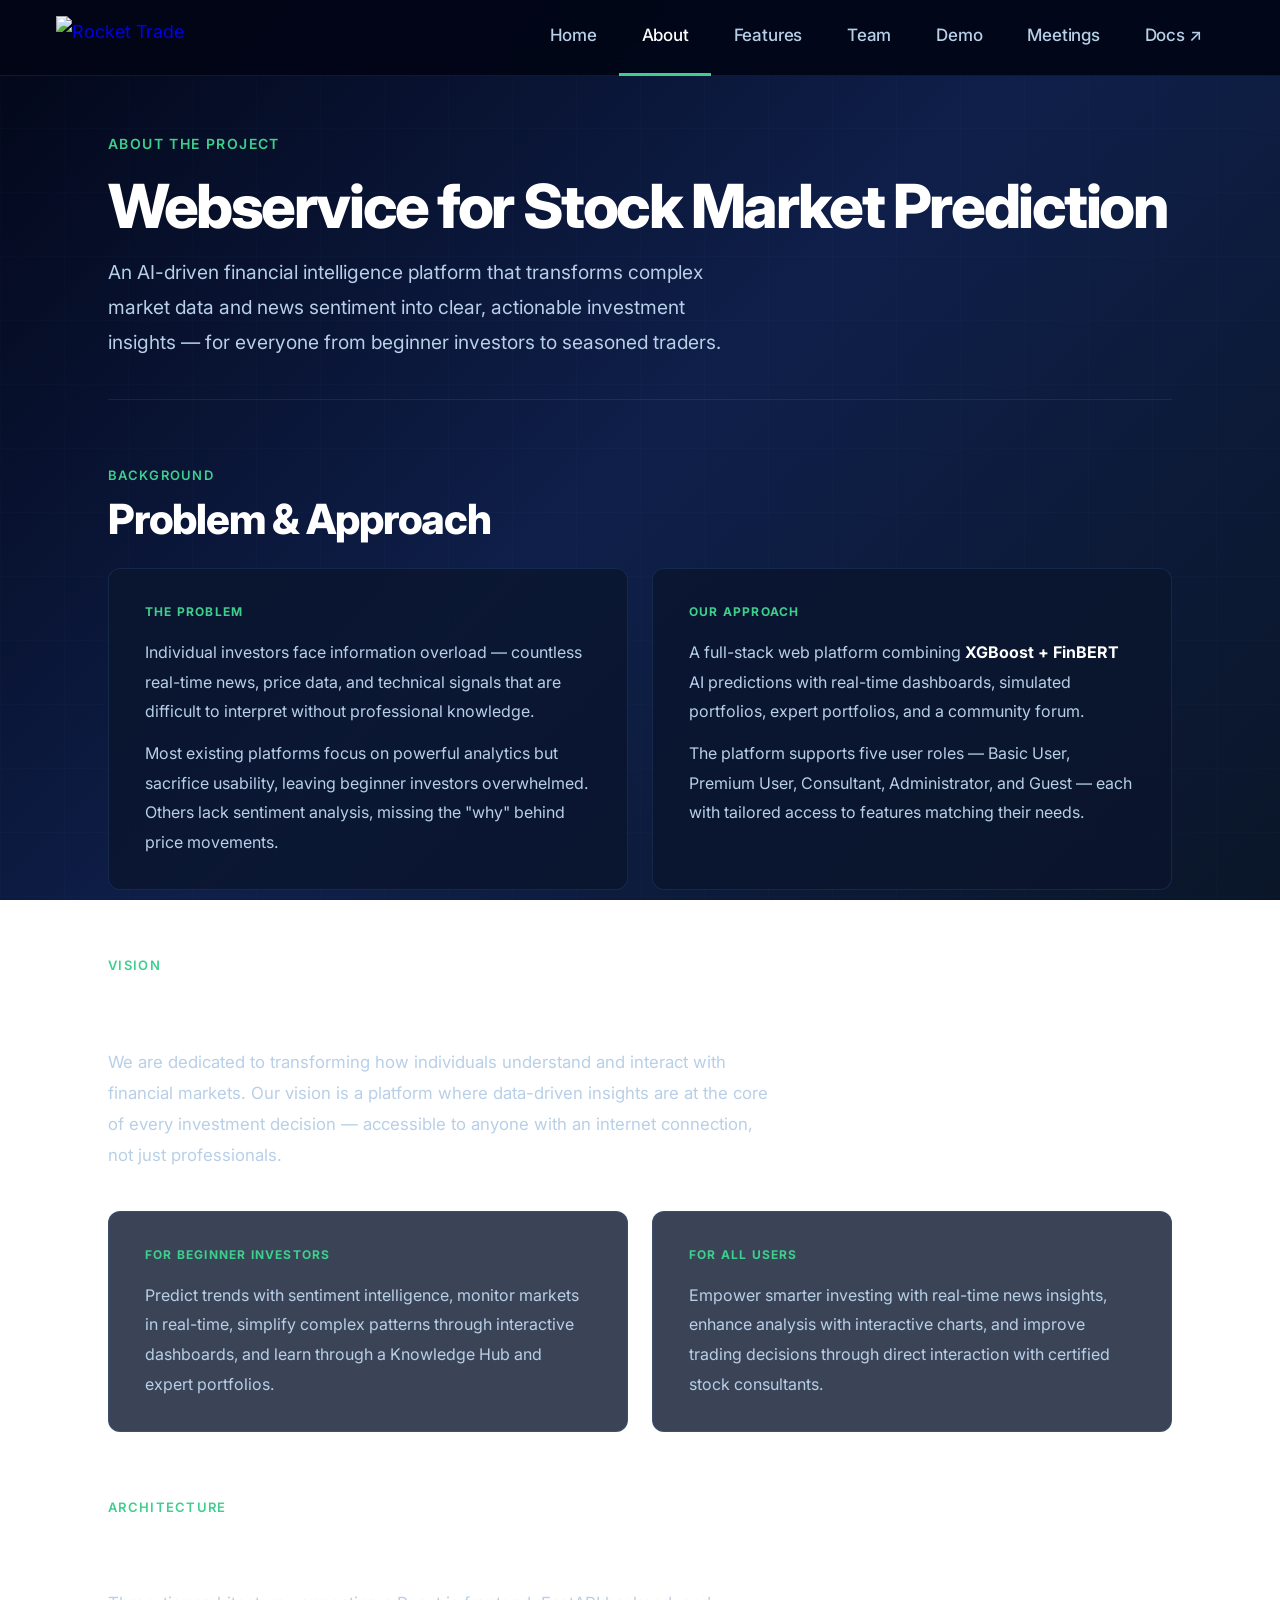
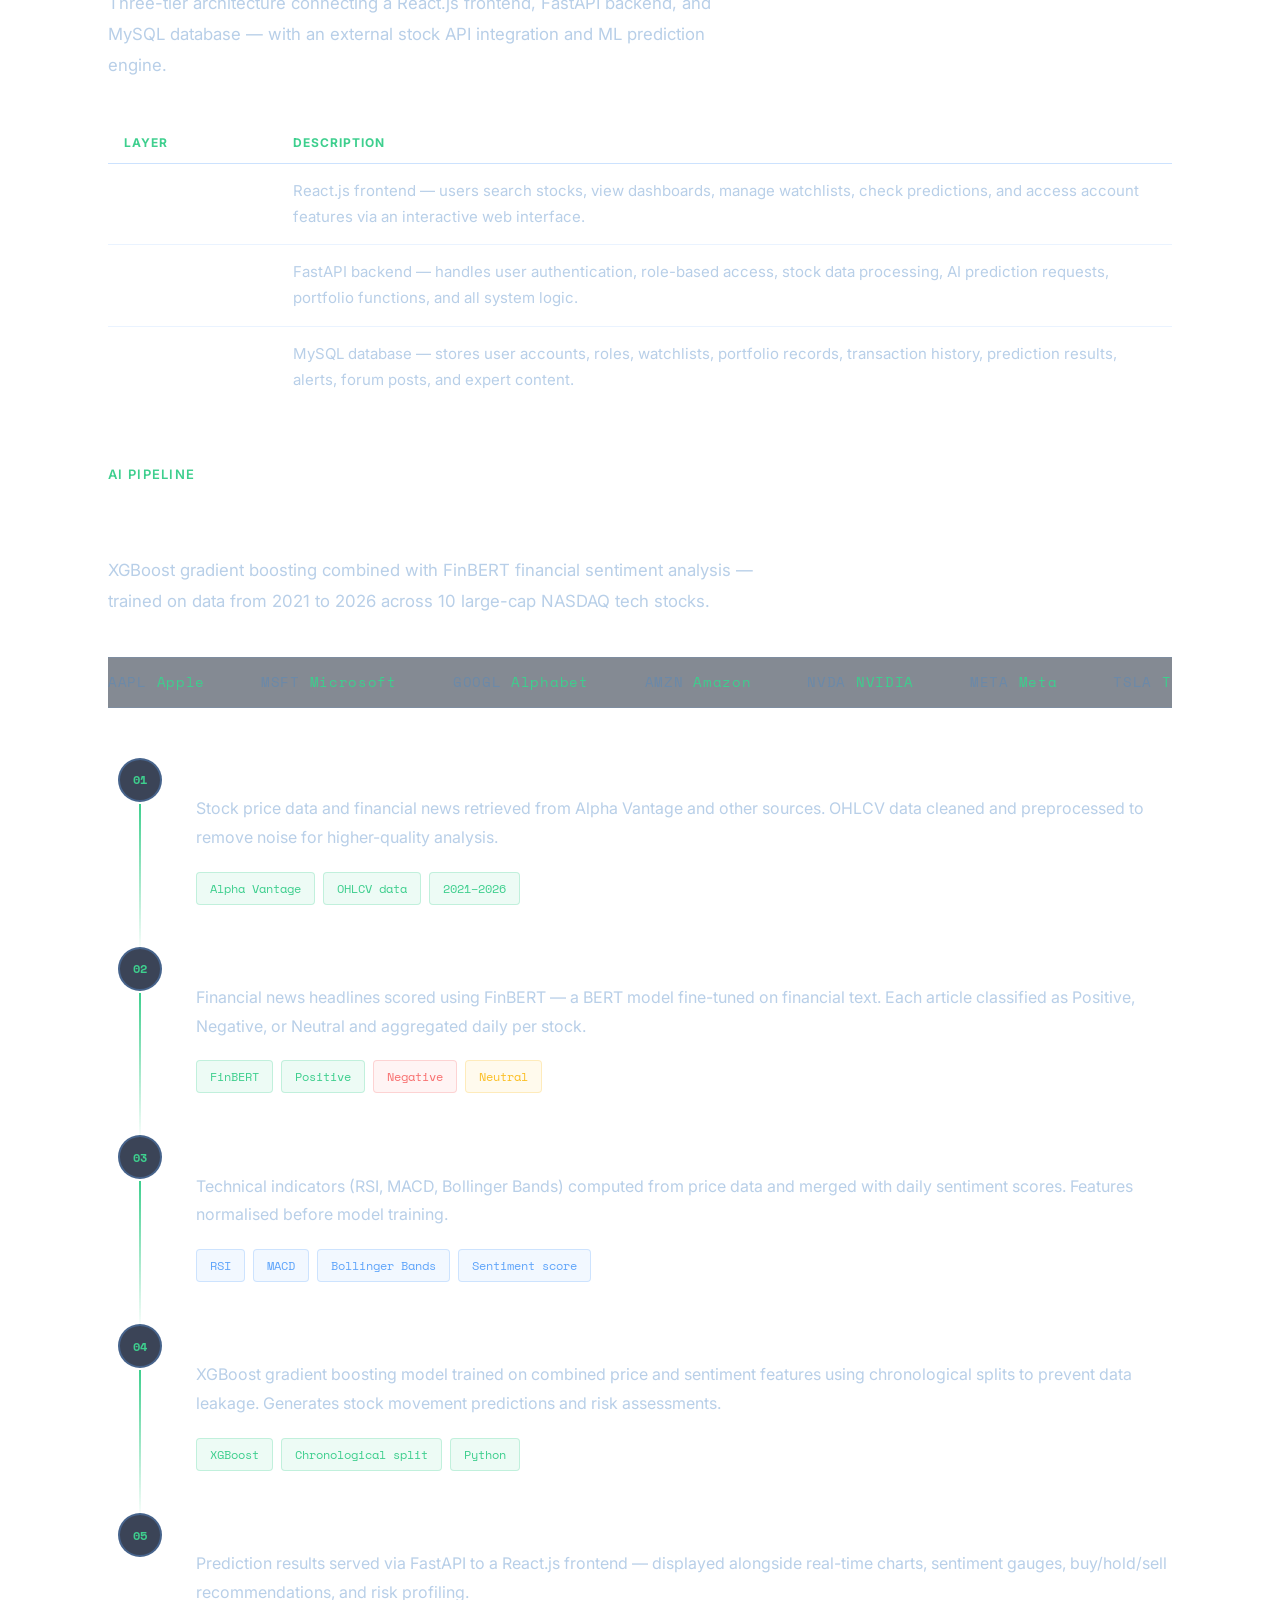
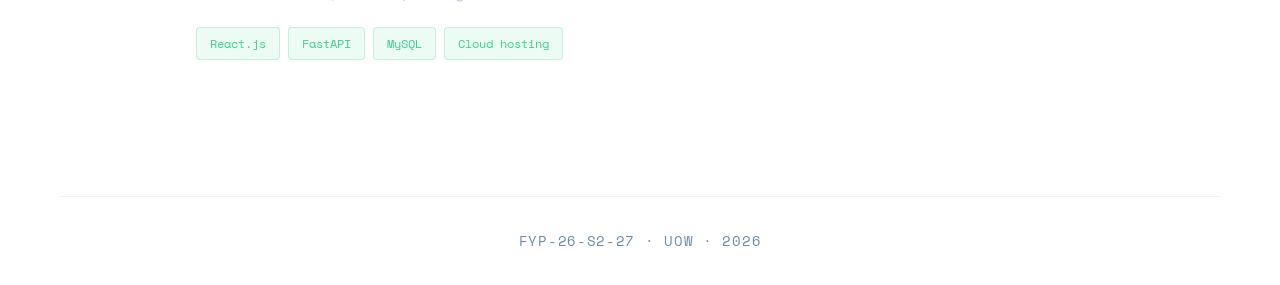
==== commit 7c5fb5d9: "Refactor HTML structure and styles in about.html" ====
--- a/about.html
+++ b/about.html
@@ -1,288 +1,164 @@
 <!DOCTYPE html>
 <html lang="en">
+<head>
+<meta charset="UTF-8" /><meta name="viewport" content="width=device-width, initial-scale=1.0" />
+<title>About | Rocket Trade</title>
+<link href="https://fonts.googleapis.com/css2?family=Inter:wght@400;500;600;700;800&family=Space+Mono:wght@400;700&display=swap" rel="stylesheet" />
+<link rel="stylesheet" href="style.css" />
+<style>
+.two-col { display: grid; grid-template-columns: 1fr 1fr; gap: 1.5rem; margin-bottom: 4rem; }
+.ps-card { background: var(--surface); border: 1px solid var(--border); border-radius: 12px; padding: 2rem 2.25rem; transition: border-color 0.25s, transform 0.3s, box-shadow 0.3s; }
+.ps-card:hover { border-color: var(--border2); transform: translateY(-5px); box-shadow: 0 20px 40px rgba(0,0,0,0.3); }
+.ps-label { font-size: 12px; font-weight: 700; letter-spacing: 0.1em; color: var(--accent); text-transform: uppercase; margin-bottom: 1rem; }
+.ps-card p { font-size: 1rem; color: var(--text2); line-height: 1.85; }
+.ps-card p + p { margin-top: 0.75rem; }
 
-<head>
-  <meta charset="UTF-8" />
-  <meta name="viewport" content="width=device-width, initial-scale=1.0" />
-  <title>About | Rocket Trade</title>
-  <link
-    href="https://fonts.googleapis.com/css2?family=Inter:wght@400;500;600;700;800&family=Space+Mono:wght@400;700&display=swap"
-    rel="stylesheet" />
-  <link rel="stylesheet" href="style.css" />
-  <style>
-    .two-col {
-      display: grid;
-      grid-template-columns: 1fr 1fr;
-      gap: 1.5rem;
-      margin-bottom: 4rem;
-    }
+.arch-table { width: 100%; border-collapse: collapse; margin: 1.5rem 0; }
+.arch-table th { font-size: 12px; font-weight: 700; letter-spacing: 0.08em; color: var(--accent); text-transform: uppercase; text-align: left; padding: 10px 16px; border-bottom: 1px solid var(--border2); }
+.arch-table td { padding: 14px 16px; color: var(--text2); border-bottom: 1px solid var(--border); font-size: 15px; vertical-align: top; }
+.arch-table td:first-child { color: var(--text); font-weight: 600; white-space: nowrap; }
+.arch-table tr:last-child td { border-bottom: none; }
 
-    .ps-card {
-      background: var(--surface);
-      border: 1px solid var(--border);
-      border-radius: 12px;
-      padding: 2rem 2.25rem;
-      transition: border-color 0.25s, transform 0.3s, box-shadow 0.3s;
-    }
+.pipeline { display: flex; flex-direction: column; gap: 0; }
+.p-step { display: grid; grid-template-columns: 64px 1fr; gap: 1.5rem; position: relative; }
+.p-step:not(:last-child)::after { content: ''; position: absolute; left: 31px; top: 48px; bottom: -8px; width: 2px; background: linear-gradient(to bottom, var(--accent), transparent); }
+.p-num-wrap { display: flex; flex-direction: column; align-items: center; padding-top: 2px; }
+.p-circle { width: 44px; height: 44px; border: 2px solid var(--border2); border-radius: 50%; display: flex; align-items: center; justify-content: center; font-family: var(--mono); font-size: 12px; font-weight: 700; color: var(--accent); background: var(--surface); flex-shrink: 0; transition: border-color 0.3s, background 0.3s; }
+.p-step:hover .p-circle { border-color: var(--accent); background: var(--accent-dim); }
+.p-body { padding-bottom: 2.5rem; }
+.p-title { font-size: 1.15rem; font-weight: 700; color: var(--text); margin-bottom: 6px; }
+.p-desc { font-size: 1rem; color: var(--text2); line-height: 1.8; }
 
-    .ps-card:hover {
-      border-color: var(--border2);
-      transform: translateY(-5px);
-      box-shadow: 0 20px 40px rgba(0, 0, 0, 0.3);
-    }
+@media (max-width: 768px) { .two-col { grid-template-columns: 1fr; } }
+</style>
+</head>
+<body>
+<nav>
+  <a class="nav-logo" href="index.html">
+    <img src="logo.png" alt="Rocket Trade" style="height:44px;width:auto;object-fit:contain;" />
+  </a>
+  <ul class="nav-links">
+    <li><a href="index.html">Home</a></li>
+    <li><a href="about.html" class="active">About</a></li>
+    <li><a href="features.html">Features</a></li>
+    <li><a href="team.html">Team</a></li>
+    <li><a href="demo.html">Demo</a></li>
+    <li><a href="meetings.html">Meetings</a></li>
+    <li><a href="https://drive.google.com/drive/folders/1l0rKAAQ5cz4-2IjWb_4qN4Atwqyja0Dz" target="_blank">Docs ↗</a></li>
+  </ul>
+</nav>
+<div class="page">
+  <div class="page-header reveal">
+    <div class="page-eyebrow">About the Project</div>
+    <h1 class="page-title">Webservice for Stock Market Prediction</h1>
+    <p class="page-subtitle">An AI-driven financial intelligence platform that transforms complex market data and news sentiment into clear, actionable investment insights — for everyone from beginner investors to seasoned traders.</p>
+  </div>
 
-    .ps-label {
-      font-size: 12px;
-      font-weight: 700;
-      letter-spacing: 0.1em;
-      color: var(--accent);
-      text-transform: uppercase;
-      margin-bottom: 1rem;
-    }
+  <div class="sec-label reveal">Background</div>
+  <h2 class="sec-title reveal delay-1">Problem &amp; Approach</h2>
+  <div class="two-col" style="margin-top:1.5rem">
+    <div class="ps-card reveal delay-1">
+      <div class="ps-label">The Problem</div>
+      <p>Individual investors face information overload — countless real-time news, price data, and technical signals that are difficult to interpret without professional knowledge.</p>
+      <p>Most existing platforms focus on powerful analytics but sacrifice usability, leaving beginner investors overwhelmed. Others lack sentiment analysis, missing the "why" behind price movements.</p>
+    </div>
+    <div class="ps-card reveal delay-2">
+      <div class="ps-label">Our Approach</div>
+      <p>A full-stack web platform combining <strong style="color:var(--text)">XGBoost + FinBERT</strong> AI predictions with real-time dashboards, simulated portfolios, expert portfolios, and a community forum.</p>
+      <p>The platform supports five user roles — Basic User, Premium User, Consultant, Administrator, and Guest — each with tailored access to features matching their needs.</p>
+    </div>
+  </div>
 
-    .ps-card p {
-      font-size: 1rem;
-      color: var(--text2);
-      line-height: 1.85;
-    }
+  <div class="sec-label reveal" style="margin-top:3.5rem">Vision</div>
+  <h2 class="sec-title reveal delay-1">Our vision</h2>
+  <p class="sec-desc reveal delay-2">We are dedicated to transforming how individuals understand and interact with financial markets. Our vision is a platform where data-driven insights are at the core of every investment decision — accessible to anyone with an internet connection, not just professionals.</p>
 
-    .ps-card p+p {
-      margin-top: 0.75rem;
-    }
+  <div class="two-col">
+    <div class="ps-card reveal delay-1">
+      <div class="ps-label">For Beginner Investors</div>
+      <p>Predict trends with sentiment intelligence, monitor markets in real-time, simplify complex patterns through interactive dashboards, and learn through a Knowledge Hub and expert portfolios.</p>
+    </div>
+    <div class="ps-card reveal delay-2">
+      <div class="ps-label">For All Users</div>
+      <p>Empower smarter investing with real-time news insights, enhance analysis with interactive charts, and improve trading decisions through direct interaction with certified stock consultants.</p>
+    </div>
+  </div>
 
-    /* PIPELINE */
-    .pipeline {
-      display: flex;
-      flex-direction: column;
-      gap: 0;
-    }
+  <div class="sec-label reveal" style="margin-top:3.5rem">Architecture</div>
+  <h2 class="sec-title reveal delay-1">System architecture</h2>
+  <p class="sec-desc reveal delay-2">Three-tier architecture connecting a React.js frontend, FastAPI backend, and MySQL database — with an external stock API integration and ML prediction engine.</p>
 
-    .p-step {
-      display: grid;
-      grid-template-columns: 64px 1fr;
-      gap: 1.5rem;
-      position: relative;
-    }
+  <div class="reveal">
+    <table class="arch-table">
+      <thead><tr><th>Layer</th><th>Description</th></tr></thead>
+      <tbody>
+        <tr><td>Presentation Layer</td><td>React.js frontend — users search stocks, view dashboards, manage watchlists, check predictions, and access account features via an interactive web interface.</td></tr>
+        <tr><td>Application Layer</td><td>FastAPI backend — handles user authentication, role-based access, stock data processing, AI prediction requests, portfolio functions, and all system logic.</td></tr>
+        <tr><td>Data Layer</td><td>MySQL database — stores user accounts, roles, watchlists, portfolio records, transaction history, prediction results, alerts, forum posts, and expert content.</td></tr>
+      </tbody>
+    </table>
+  </div>
 
-    .p-step:not(:last-child)::after {
-      content: '';
-      position: absolute;
-      left: 31px;
-      top: 48px;
-      bottom: -8px;
-      width: 2px;
-      background: linear-gradient(to bottom, var(--accent), transparent);
-    }
+  <div class="sec-label reveal" style="margin-top:3.5rem">AI Pipeline</div>
+  <h2 class="sec-title reveal delay-1">Machine learning pipeline</h2>
+  <p class="sec-desc reveal delay-2">XGBoost gradient boosting combined with FinBERT financial sentiment analysis — trained on data from 2021 to 2026 across 10 large-cap NASDAQ tech stocks.</p>
 
-    .p-num-wrap {
-      display: flex;
-      flex-direction: column;
-      align-items: center;
-      padding-top: 2px;
-    }
+  <div class="ticker-wrap reveal">
+    <div class="ticker-track">
+      <span class="ticker-item">AAPL <span>Apple</span></span><span class="ticker-item">MSFT <span>Microsoft</span></span><span class="ticker-item">GOOGL <span>Alphabet</span></span><span class="ticker-item">AMZN <span>Amazon</span></span><span class="ticker-item">NVDA <span>NVIDIA</span></span><span class="ticker-item">META <span>Meta</span></span><span class="ticker-item">TSLA <span>Tesla</span></span><span class="ticker-item">AVGO <span>Broadcom</span></span><span class="ticker-item">ORCL <span>Oracle</span></span><span class="ticker-item">AMD <span>AMD</span></span>
+      <span class="ticker-item">AAPL <span>Apple</span></span><span class="ticker-item">MSFT <span>Microsoft</span></span><span class="ticker-item">GOOGL <span>Alphabet</span></span><span class="ticker-item">AMZN <span>Amazon</span></span><span class="ticker-item">NVDA <span>NVIDIA</span></span><span class="ticker-item">META <span>Meta</span></span><span class="ticker-item">TSLA <span>Tesla</span></span><span class="ticker-item">AVGO <span>Broadcom</span></span><span class="ticker-item">ORCL <span>Oracle</span></span><span class="ticker-item">AMD <span>AMD</span></span>
+    </div>
+  </div>
 
-    .p-circle {
-      width: 44px;
-      height: 44px;
-      border: 2px solid var(--border2);
-      border-radius: 50%;
-      display: flex;
-      align-items: center;
-      justify-content: center;
-      font-family: var(--mono);
-      font-size: 12px;
-      font-weight: 700;
-      color: var(--accent);
-      background: var(--surface);
-      flex-shrink: 0;
-      transition: border-color 0.3s, background 0.3s;
-    }
-
-    .p-step:hover .p-circle {
-      border-color: var(--accent);
-      background: var(--accent-dim);
-    }
-
-    .p-body {
-      padding-bottom: 2.5rem;
-    }
-
-    .p-title {
-      font-size: 1.15rem;
-      font-weight: 700;
-      color: var(--text);
-      margin-bottom: 6px;
-    }
-
-    .p-desc {
-      font-size: 1rem;
-      color: var(--text2);
-      line-height: 1.8;
-    }
-
-    @media (max-width: 768px) {
-      .two-col {
-        grid-template-columns: 1fr;
-      }
-    }
-  </style>
-</head>
-
-<body>
-  <nav>
-    <a class="nav-logo" href="index.html">
-      <img src="logo_cropped.png" alt="Rocket Trade" style="width:auto;object-fit:contain;" />
-      <!-- <span class="nav-logo-text">Rocket Trade</span> -->
-    </a>
-    <ul class="nav-links">
-      <li><a href="index.html">Home</a></li>
-      <li><a href="about.html" class="active">About</a></li>
-      <li><a href="features.html">Features</a></li>
-      <li><a href="team.html">Team</a></li>
-      <li><a href="demo.html">Demo</a></li>
-      <li><a href="meetings.html">Meetings</a></li>
-      <li><a href="https://drive.google.com/drive/folders/1l0rKAAQ5cz4-2IjWb_4qN4Atwqyja0Dz?usp=drive_link"
-          target="_blank">Docs ↗</a></li>
-    </ul>
-  </nav>
-
-  <div class="page">
-    <div class="page-header reveal">
-      <div class="page-eyebrow">About the Project</div>
-      <h1 class="page-title">Rocket Trade</h1>
-      <p class="page-subtitle">A hybrid deep learning and NLP approach to forecasting next-day stock movement across
-        large-cap technology equities listed on NASDAQ.</p>
-    </div>
-
-    <div class="sec-label reveal">Background</div>
-    <h2 class="sec-title reveal delay-1">Problem &amp; Approach</h2>
-    <div class="two-col" style="margin-top:1.5rem">
-      <div class="ps-card reveal delay-1">
-        <div class="ps-label">The Problem</div>
-        <p>Stock price movement is driven by more than historical prices. News events, earnings surprises, executive
-          statements, and macro narratives all move markets — yet most prediction models rely on technical indicators
-          alone.</p>
-        <p>This creates a gap: sentiment-driven moves are systematically missed by price-only models, leaving a
-          meaningful signal on the table.</p>
-      </div>
-      <div class="ps-card reveal delay-2">
-        <div class="ps-label">Our Approach</div>
-        <p>We designed a hybrid pipeline that fuses two complementary signals: <strong
-            style="color:var(--text)">XGBoost</strong> for learning temporal price patterns, and <strong
-            style="color:var(--text)">FinBERT</strong> for extracting daily sentiment from financial news.</p>
-        <p>The combined feature vector is used to predict whether each stock will close UP or DOWN on the next trading
-          day — a binary directional classification task.</p>
+  <div class="pipeline">
+    <div class="p-step reveal delay-1">
+      <div class="p-num-wrap"><div class="p-circle">01</div></div>
+      <div class="p-body">
+        <div class="p-title">Real-time data collection</div>
+        <div class="p-desc">Stock price data and financial news retrieved from Alpha Vantage and other sources. OHLCV data cleaned and preprocessed to remove noise for higher-quality analysis.</div>
+        <div class="tag-row"><span class="tag">Alpha Vantage</span><span class="tag">OHLCV data</span><span class="tag">2021–2026</span></div>
       </div>
     </div>
-
-    <div class="sec-label reveal" style="margin-top:3.5rem">Scope</div>
-    <h2 class="sec-title reveal delay-1">What the system covers</h2>
-    <p class="sec-desc reveal delay-2">Ten large-cap technology stocks listed on NASDAQ, covering the period from 2021
-      to 2026.</p>
-
-    <div class="ticker-wrap reveal">
-      <div class="ticker-track">
-        <span class="ticker-item">AAPL <span>Apple Inc.</span></span>
-        <span class="ticker-item">MSFT <span>Microsoft Corp.</span></span>
-        <span class="ticker-item">GOOGL <span>Alphabet Inc.</span></span>
-        <span class="ticker-item">AMZN <span>Amazon.com Inc.</span></span>
-        <span class="ticker-item">NVDA <span>NVIDIA Corp.</span></span>
-        <span class="ticker-item">META <span>Meta Platforms</span></span>
-        <span class="ticker-item">TSLA <span>Tesla Inc.</span></span>
-        <span class="ticker-item">AVGO <span>Broadcom Inc.</span></span>
-        <span class="ticker-item">ORCL <span>Oracle Corp.</span></span>
-        <span class="ticker-item">AMD <span>Advanced Micro Devices</span></span>
-        <span class="ticker-item">AAPL <span>Apple Inc.</span></span>
-        <span class="ticker-item">MSFT <span>Microsoft Corp.</span></span>
-        <span class="ticker-item">GOOGL <span>Alphabet Inc.</span></span>
-        <span class="ticker-item">AMZN <span>Amazon.com Inc.</span></span>
-        <span class="ticker-item">NVDA <span>NVIDIA Corp.</span></span>
-        <span class="ticker-item">META <span>Meta Platforms</span></span>
-        <span class="ticker-item">TSLA <span>Tesla Inc.</span></span>
-        <span class="ticker-item">AVGO <span>Broadcom Inc.</span></span>
-        <span class="ticker-item">ORCL <span>Oracle Corp.</span></span>
-        <span class="ticker-item">AMD <span>Advanced Micro Devices</span></span>
+    <div class="p-step reveal delay-2">
+      <div class="p-num-wrap"><div class="p-circle">02</div></div>
+      <div class="p-body">
+        <div class="p-title">FinBERT sentiment scoring</div>
+        <div class="p-desc">Financial news headlines scored using FinBERT — a BERT model fine-tuned on financial text. Each article classified as Positive, Negative, or Neutral and aggregated daily per stock.</div>
+        <div class="tag-row"><span class="tag">FinBERT</span><span class="tag">Positive</span><span class="tag red">Negative</span><span class="tag amber">Neutral</span></div>
       </div>
     </div>
-
-    <div class="sec-label reveal" style="margin-top:1rem">Methodology</div>
-    <h2 class="sec-title reveal delay-1">End-to-end pipeline</h2>
-    <p class="sec-desc reveal delay-2">From raw market data and news articles to a live prediction interface — five
-      stages, built for reproducibility.</p>
-
-    <div class="pipeline">
-      <div class="p-step reveal delay-1">
-        <div class="p-num-wrap">
-          <div class="p-circle">01</div>
-        </div>
-        <div class="p-body">
-          <div class="p-title">Data collection</div>
-          <div class="p-desc">OHLCV price data and financial news headlines pulled from multiple public APIs. Reddit and
-            StockTwits were evaluated but excluded due to rate limits and API access restrictions.</div>
-          <div class="tag-row"><span class="tag">yfinance</span><span class="tag">Finnhub</span><span class="tag">Alpha
-              Vantage</span><span class="tag">NewsAPI</span><span class="tag">GDELT</span></div>
-        </div>
+    <div class="p-step reveal delay-3">
+      <div class="p-num-wrap"><div class="p-circle">03</div></div>
+      <div class="p-body">
+        <div class="p-title">Feature engineering</div>
+        <div class="p-desc">Technical indicators (RSI, MACD, Bollinger Bands) computed from price data and merged with daily sentiment scores. Features normalised before model training.</div>
+        <div class="tag-row"><span class="tag blue">RSI</span><span class="tag blue">MACD</span><span class="tag blue">Bollinger Bands</span><span class="tag blue">Sentiment score</span></div>
       </div>
-      <div class="p-step reveal delay-2">
-        <div class="p-num-wrap">
-          <div class="p-circle">02</div>
-        </div>
-        <div class="p-body">
-          <div class="p-title">FinBERT sentiment scoring</div>
-          <div class="p-desc">8,444 financial news articles processed through a FinBERT transformer model. Each article
-            is classified as Positive, Negative, or Neutral with a confidence score, then aggregated to a daily
-            per-stock sentiment value.</div>
-          <div class="tag-row"><span class="tag">Positive: 2,565</span><span class="tag red">Negative: 3,662</span><span
-              class="tag amber">Neutral: 1,808</span></div>
-        </div>
+    </div>
+    <div class="p-step reveal delay-4">
+      <div class="p-num-wrap"><div class="p-circle">04</div></div>
+      <div class="p-body">
+        <div class="p-title">XGBoost model training</div>
+        <div class="p-desc">XGBoost gradient boosting model trained on combined price and sentiment features using chronological splits to prevent data leakage. Generates stock movement predictions and risk assessments.</div>
+        <div class="tag-row"><span class="tag">XGBoost</span><span class="tag">Chronological split</span><span class="tag">Python</span></div>
       </div>
-      <div class="p-step reveal delay-3">
-        <div class="p-num-wrap">
-          <div class="p-circle">03</div>
-        </div>
-        <div class="p-body">
-          <div class="p-title">Feature engineering &amp; normalisation</div>
-          <div class="p-desc">Technical indicators (RSI, MACD, Bollinger Bands, volume ratios) computed from daily price
-            data. Merged with sentiment scores and normalised using MinMaxScaler before training.</div>
-          <div class="tag-row"><span class="tag blue">RSI</span><span class="tag blue">MACD</span><span
-              class="tag blue">Bollinger Bands</span><span class="tag blue">Volume ratio</span><span
-              class="tag blue">Sentiment score</span></div>
-        </div>
-      </div>
-      <div class="p-step reveal delay-4">
-        <div class="p-num-wrap">
-          <div class="p-circle">04</div>
-        </div>
-        <div class="p-body">
-          <div class="p-title">XGBoost model training</div>
-          <div class="p-desc">A XGBoost model trained on chronologically split data — no data leakage. Processes rolling
-            windows of fused price and sentiment features to predict next-day directional movement.</div>
-          <div class="tag-row"><span class="tag">PyTorch</span><span class="tag">Chronological split</span><span
-              class="tag">Google Colab</span></div>
-        </div>
-      </div>
-      <div class="p-step reveal delay-5">
-        <div class="p-num-wrap">
-          <div class="p-circle">05</div>
-        </div>
-        <div class="p-body">
-          <div class="p-title">Web application deployment</div>
-          <div class="p-desc">A React + FastAPI web app allows users to select a stock, trigger live XGBoost inference,
-            and view results alongside a FinBERT sentiment gauge. It hosted on Google Cloud.</div>
-          <div class="tag-row"><span class="tag">React</span><span class="tag">Vite</span><span class="tag">Tailwind
-              CSS</span><span class="tag">FastAPI</span><span class="tag">Google Cloud</span></div>
-        </div>
+    </div>
+    <div class="p-step reveal delay-5">
+      <div class="p-num-wrap"><div class="p-circle">05</div></div>
+      <div class="p-body">
+        <div class="p-title">Platform delivery</div>
+        <div class="p-desc">Prediction results served via FastAPI to a React.js frontend — displayed alongside real-time charts, sentiment gauges, buy/hold/sell recommendations, and risk profiling.</div>
+        <div class="tag-row"><span class="tag">React.js</span><span class="tag">FastAPI</span><span class="tag">MySQL</span><span class="tag">Cloud hosting</span></div>
       </div>
     </div>
   </div>
-
-  <footer><span>FYP-26-S2-27 · UOW · 2026</span></footer>
-  <script>
-    const obs = new IntersectionObserver(entries => {
-      entries.forEach(e => { if (e.isIntersecting) { e.target.classList.add('visible'); obs.unobserve(e.target); } });
-    }, { threshold: 0.12 });
-    document.querySelectorAll('.reveal, .reveal-left, .reveal-right').forEach(el => obs.observe(el));
-  </script>
+</div>
+<footer><span>FYP-26-S2-27 · UOW · 2026</span></footer>
+<script>
+const obs = new IntersectionObserver(entries => {
+  entries.forEach(e => { if (e.isIntersecting) { e.target.classList.add('visible'); obs.unobserve(e.target); } });
+}, { threshold: 0.1 });
+document.querySelectorAll('.reveal, .reveal-left, .reveal-right').forEach(el => obs.observe(el));
+</script>
 </body>
-
-</html>+</html>
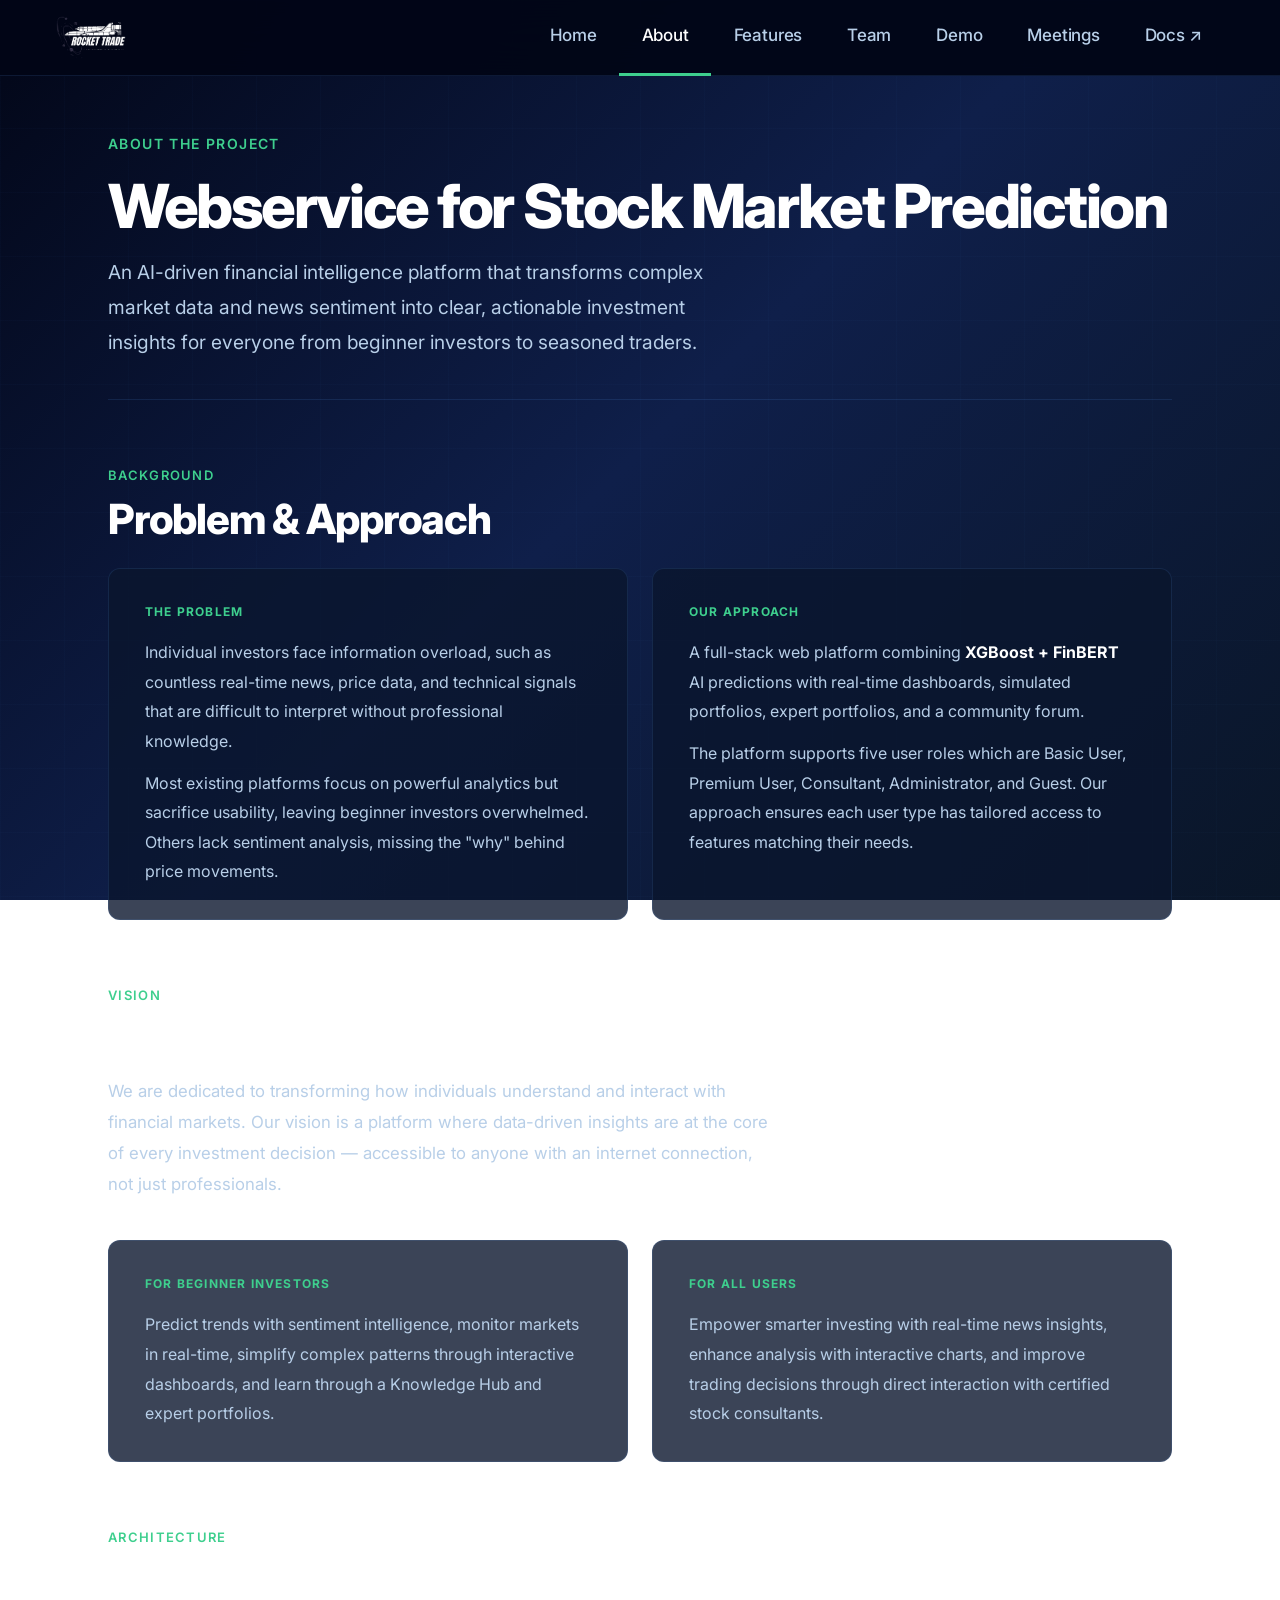
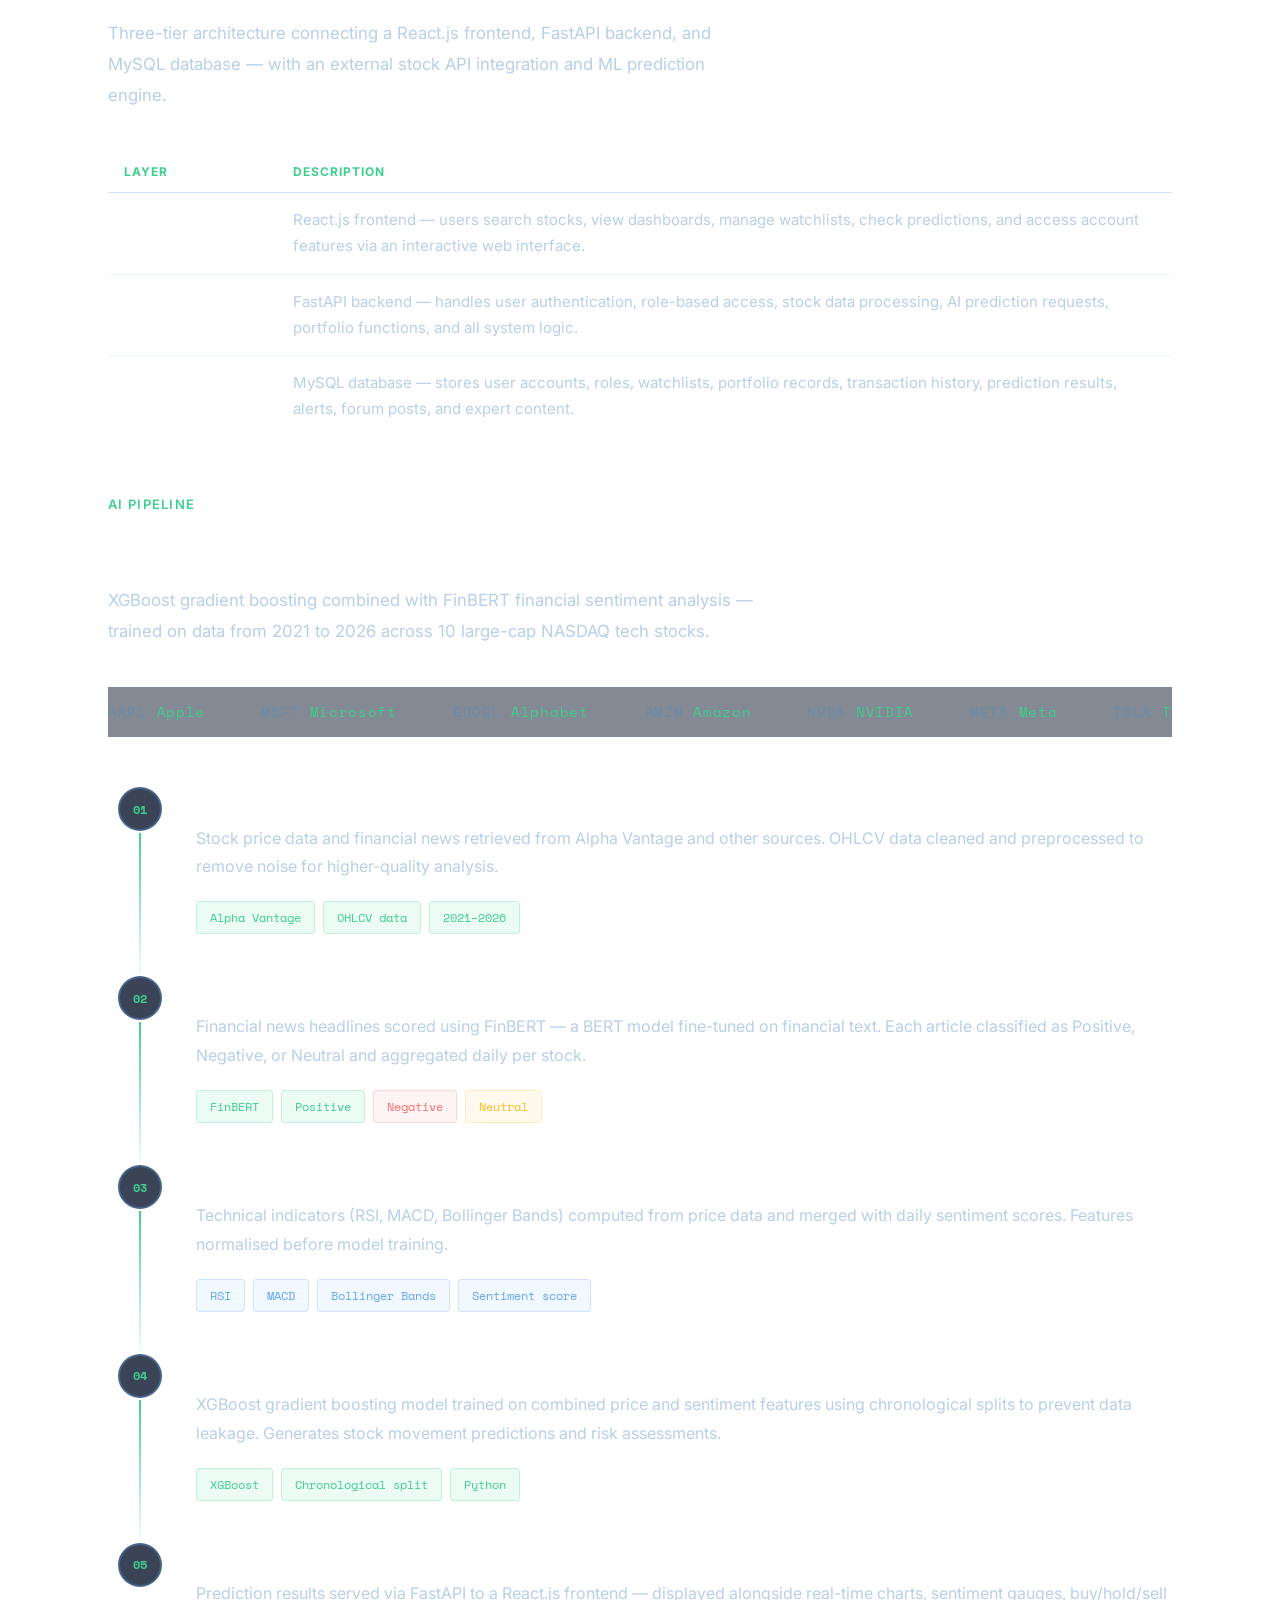
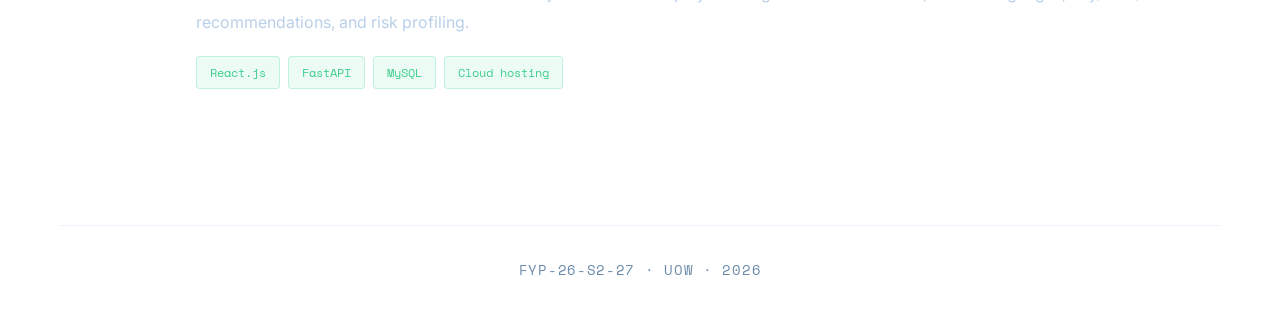
==== commit 7a55efe0: "adding meeting minutes" ====
--- a/about.html
+++ b/about.html
@@ -35,7 +35,7 @@
 <body>
 <nav>
   <a class="nav-logo" href="index.html">
-    <img src="logo.png" alt="Rocket Trade" style="height:44px;width:auto;object-fit:contain;" />
+    <img src="logo_cropped.png" alt="Rocket Trade" style="height:44px;width:auto;object-fit:contain;" />
   </a>
   <ul class="nav-links">
     <li><a href="index.html">Home</a></li>
@@ -51,7 +51,7 @@
   <div class="page-header reveal">
     <div class="page-eyebrow">About the Project</div>
     <h1 class="page-title">Webservice for Stock Market Prediction</h1>
-    <p class="page-subtitle">An AI-driven financial intelligence platform that transforms complex market data and news sentiment into clear, actionable investment insights — for everyone from beginner investors to seasoned traders.</p>
+    <p class="page-subtitle">An AI-driven financial intelligence platform that transforms complex market data and news sentiment into clear, actionable investment insights for everyone from beginner investors to seasoned traders.</p>
   </div>
 
   <div class="sec-label reveal">Background</div>
@@ -59,13 +59,13 @@
   <div class="two-col" style="margin-top:1.5rem">
     <div class="ps-card reveal delay-1">
       <div class="ps-label">The Problem</div>
-      <p>Individual investors face information overload — countless real-time news, price data, and technical signals that are difficult to interpret without professional knowledge.</p>
+      <p>Individual investors face information overload, such as countless real-time news, price data, and technical signals that are difficult to interpret without professional knowledge.</p>
       <p>Most existing platforms focus on powerful analytics but sacrifice usability, leaving beginner investors overwhelmed. Others lack sentiment analysis, missing the "why" behind price movements.</p>
     </div>
     <div class="ps-card reveal delay-2">
       <div class="ps-label">Our Approach</div>
       <p>A full-stack web platform combining <strong style="color:var(--text)">XGBoost + FinBERT</strong> AI predictions with real-time dashboards, simulated portfolios, expert portfolios, and a community forum.</p>
-      <p>The platform supports five user roles — Basic User, Premium User, Consultant, Administrator, and Guest — each with tailored access to features matching their needs.</p>
+      <p>The platform supports five user roles which are Basic User, Premium User, Consultant, Administrator, and Guest. Our approach ensures each user type has tailored access to features matching their needs.</p>
     </div>
   </div>
 
--- a/style.css
+++ b/style.css
@@ -1,19 +1,13 @@
-*,
-*::before,
-*::after {
-  box-sizing: border-box;
-  margin: 0;
-  padding: 0;
-}
+*, *::before, *::after { box-sizing: border-box; margin: 0; padding: 0; }
 
 :root {
   --bg: #020617;
-  --surface: rgba(10, 22, 45, 0.8);
-  --surface2: rgba(16, 32, 60, 0.9);
-  --border: rgba(96, 165, 250, 0.13);
-  --border2: rgba(96, 165, 250, 0.32);
+  --surface: rgba(10,22,45,0.8);
+  --surface2: rgba(16,32,60,0.9);
+  --border: rgba(96,165,250,0.13);
+  --border2: rgba(96,165,250,0.32);
   --accent: #3ecf8e;
-  --accent-dim: rgba(62, 207, 142, 0.09);
+  --accent-dim: rgba(62,207,142,0.09);
   --text: #ffffff;
   --text2: #b8cfe8;
   --text3: #6b8aaa;
@@ -25,9 +19,7 @@
   --nav-h: 76px;
 }
 
-html {
-  scroll-behavior: smooth;
-}
+html { scroll-behavior: smooth; }
 
 body {
   background: linear-gradient(135deg, #020617 0%, #0f1f4a 50%, #0a1628 100%);
@@ -45,8 +37,8 @@
   position: fixed;
   inset: 0;
   background-image:
-    linear-gradient(rgba(96, 165, 250, 0.025) 1px, transparent 1px),
-    linear-gradient(90deg, rgba(96, 165, 250, 0.025) 1px, transparent 1px);
+    linear-gradient(rgba(96,165,250,0.025) 1px, transparent 1px),
+    linear-gradient(90deg, rgba(96,165,250,0.025) 1px, transparent 1px);
   background-size: 64px 64px;
   pointer-events: none;
   z-index: 0;
@@ -57,16 +49,14 @@
 ══════════════════════════════ */
 nav {
   position: fixed;
-  top: 0;
-  left: 0;
-  right: 0;
+  top: 0; left: 0; right: 0;
   z-index: 200;
   display: flex;
   align-items: center;
   justify-content: space-between;
   padding: 0 3.5rem;
   height: var(--nav-h);
-  background: rgba(2, 6, 23, 0.95);
+  background: rgba(2,6,23,0.95);
   backdrop-filter: blur(20px);
   border-bottom: 1px solid var(--border);
 }
@@ -80,7 +70,7 @@
 }
 
 .nav-logo img {
-  height: 60px;
+  height: 44px;
   width: auto;
   object-fit: contain;
 }
@@ -114,14 +104,8 @@
   white-space: nowrap;
 }
 
-.nav-links a:hover {
-  color: var(--text);
-}
-
-.nav-links a.active {
-  color: var(--text);
-  border-bottom-color: var(--accent);
-}
+.nav-links a:hover { color: var(--text); }
+.nav-links a.active { color: var(--text); border-bottom-color: var(--accent); }
 
 /* ══════════════════════════════
    PAGE WRAPPER
@@ -209,7 +193,7 @@
 .card:hover {
   border-color: var(--border2);
   transform: translateY(-5px);
-  box-shadow: 0 20px 40px rgba(0, 0, 0, 0.3);
+  box-shadow: 0 20px 40px rgba(0,0,0,0.3);
 }
 
 .card-label {
@@ -230,35 +214,14 @@
   font-size: 12px;
   color: var(--accent);
   background: var(--accent-dim);
-  border: 1px solid rgba(62, 207, 142, 0.25);
+  border: 1px solid rgba(62,207,142,0.25);
   padding: 5px 13px;
   border-radius: 4px;
 }
-
-.tag.blue {
-  color: var(--blue);
-  background: rgba(96, 165, 250, 0.08);
-  border-color: rgba(96, 165, 250, 0.25);
-}
-
-.tag.amber {
-  color: var(--amber);
-  background: rgba(251, 191, 36, 0.08);
-  border-color: rgba(251, 191, 36, 0.25);
-}
-
-.tag.red {
-  color: var(--red);
-  background: rgba(248, 113, 113, 0.08);
-  border-color: rgba(248, 113, 113, 0.25);
-}
-
-.tag-row {
-  display: flex;
-  flex-wrap: wrap;
-  gap: 8px;
-  margin-top: 1.25rem;
-}
+.tag.blue  { color: var(--blue);  background: rgba(96,165,250,0.08);  border-color: rgba(96,165,250,0.25); }
+.tag.amber { color: var(--amber); background: rgba(251,191,36,0.08);  border-color: rgba(251,191,36,0.25); }
+.tag.red   { color: var(--red);   background: rgba(248,113,113,0.08); border-color: rgba(248,113,113,0.25); }
+.tag-row   { display: flex; flex-wrap: wrap; gap: 8px; margin-top: 1.25rem; }
 
 /* ══════════════════════════════
    TICKER
@@ -267,38 +230,18 @@
   overflow: hidden;
   border-top: 1px solid var(--border);
   border-bottom: 1px solid var(--border);
-  background: rgba(10, 22, 40, 0.5);
+  background: rgba(10,22,40,0.5);
   padding: 0.75rem 0;
   margin-bottom: 3rem;
 }
-
 .ticker-track {
-  display: flex;
-  gap: 3.5rem;
+  display: flex; gap: 3.5rem;
   animation: ticker 26s linear infinite;
   white-space: nowrap;
 }
-
-.ticker-item {
-  font-family: var(--mono);
-  font-size: 14px;
-  color: var(--text3);
-  letter-spacing: 0.05em;
-}
-
-.ticker-item span {
-  color: var(--accent);
-}
-
-@keyframes ticker {
-  from {
-    transform: translateX(0);
-  }
-
-  to {
-    transform: translateX(-50%);
-  }
-}
+.ticker-item { font-family: var(--mono); font-size: 14px; color: var(--text3); letter-spacing: 0.05em; }
+.ticker-item span { color: var(--accent); }
+@keyframes ticker { from { transform: translateX(0); } to { transform: translateX(-50%); } }
 
 /* ══════════════════════════════
    SCROLL REVEAL ANIMATIONS
@@ -308,60 +251,34 @@
   transform: translateY(36px);
   transition: opacity 0.7s ease, transform 0.7s ease;
 }
-
 .reveal.visible {
   opacity: 1;
   transform: translateY(0);
 }
-
 .reveal-left {
   opacity: 0;
   transform: translateX(-36px);
   transition: opacity 0.7s ease, transform 0.7s ease;
 }
-
-.reveal-left.visible {
-  opacity: 1;
-  transform: translateX(0);
-}
-
+.reveal-left.visible { opacity: 1; transform: translateX(0); }
 .reveal-right {
   opacity: 0;
   transform: translateX(36px);
   transition: opacity 0.7s ease, transform 0.7s ease;
 }
-
-.reveal-right.visible {
-  opacity: 1;
-  transform: translateX(0);
-}
-
-.delay-1 {
-  transition-delay: 0.1s;
-}
-
-.delay-2 {
-  transition-delay: 0.2s;
-}
-
-.delay-3 {
-  transition-delay: 0.3s;
-}
-
-.delay-4 {
-  transition-delay: 0.4s;
-}
-
-.delay-5 {
-  transition-delay: 0.5s;
-}
+.reveal-right.visible { opacity: 1; transform: translateX(0); }
+
+.delay-1 { transition-delay: 0.1s; }
+.delay-2 { transition-delay: 0.2s; }
+.delay-3 { transition-delay: 0.3s; }
+.delay-4 { transition-delay: 0.4s; }
+.delay-5 { transition-delay: 0.5s; }
 
 /* ══════════════════════════════
    FOOTER
 ══════════════════════════════ */
 footer {
-  position: relative;
-  z-index: 1;
+  position: relative; z-index: 1;
   border-top: 1px solid var(--border);
   padding: 2rem 3.5rem;
   max-width: 1160px;
@@ -370,62 +287,26 @@
   align-items: center;
   justify-content: center;
 }
-
-footer span {
-  font-family: var(--mono);
-  font-size: 14px;
-  color: var(--text3);
-  letter-spacing: 0.05em;
-}
+footer span { font-family: var(--mono); font-size: 14px; color: var(--text3); letter-spacing: 0.05em; }
 
 /* ══════════════════════════════
    GRIDS
 ══════════════════════════════ */
-.grid-2 {
-  display: grid;
-  grid-template-columns: 1fr 1fr;
-  gap: 1.5rem;
-}
-
-.grid-3 {
-  display: grid;
-  grid-template-columns: repeat(3, 1fr);
-  gap: 1.5rem;
-}
+.grid-2 { display: grid; grid-template-columns: 1fr 1fr; gap: 1.5rem; }
+.grid-3 { display: grid; grid-template-columns: repeat(3,1fr); gap: 1.5rem; }
 
 /* ══════════════════════════════
    RESPONSIVE
 ══════════════════════════════ */
 @media (max-width: 960px) {
-  nav {
-    padding: 0 1.5rem;
-  }
-
-  .nav-links a {
-    padding: 0 0.9rem;
-    font-size: 15px;
-  }
-
-  .nav-logo-text {
-    display: none;
-  }
-
-  .page {
-    padding-left: 1.5rem;
-    padding-right: 1.5rem;
-  }
-}
-
+  nav { padding: 0 1.5rem; }
+  .nav-links a { padding: 0 0.9rem; font-size: 15px; }
+  .nav-logo-text { display: none; }
+  .page { padding-left: 1.5rem; padding-right: 1.5rem; }
+}
 @media (max-width: 640px) {
-
-  .grid-2,
-  .grid-3 {
-    grid-template-columns: 1fr;
-  }
-
-  footer {
-    padding: 1.5rem;
-  }
-}
-
-/* Shared scroll reveal script added at bottom of each page */+  .grid-2, .grid-3 { grid-template-columns: 1fr; }
+  footer { padding: 1.5rem; }
+}
+
+/* Shared scroll reveal script added at bottom of each page */
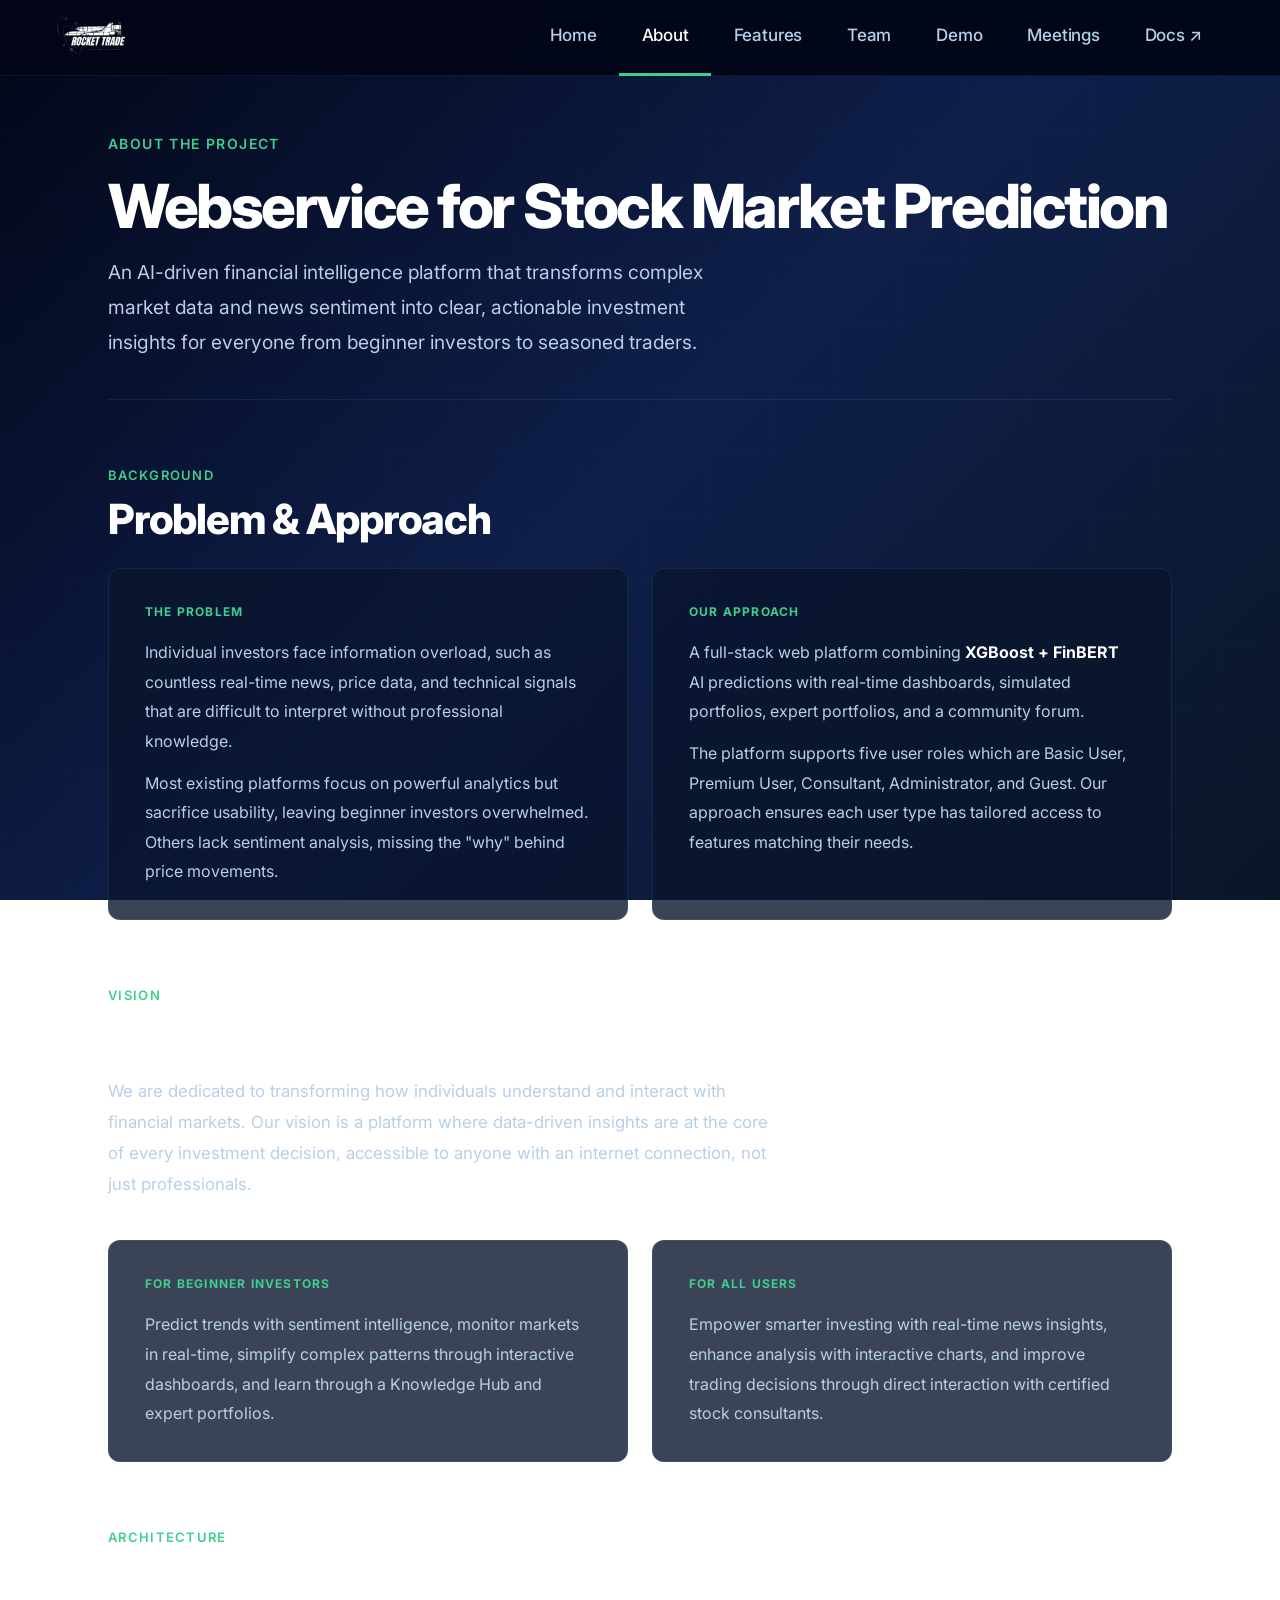
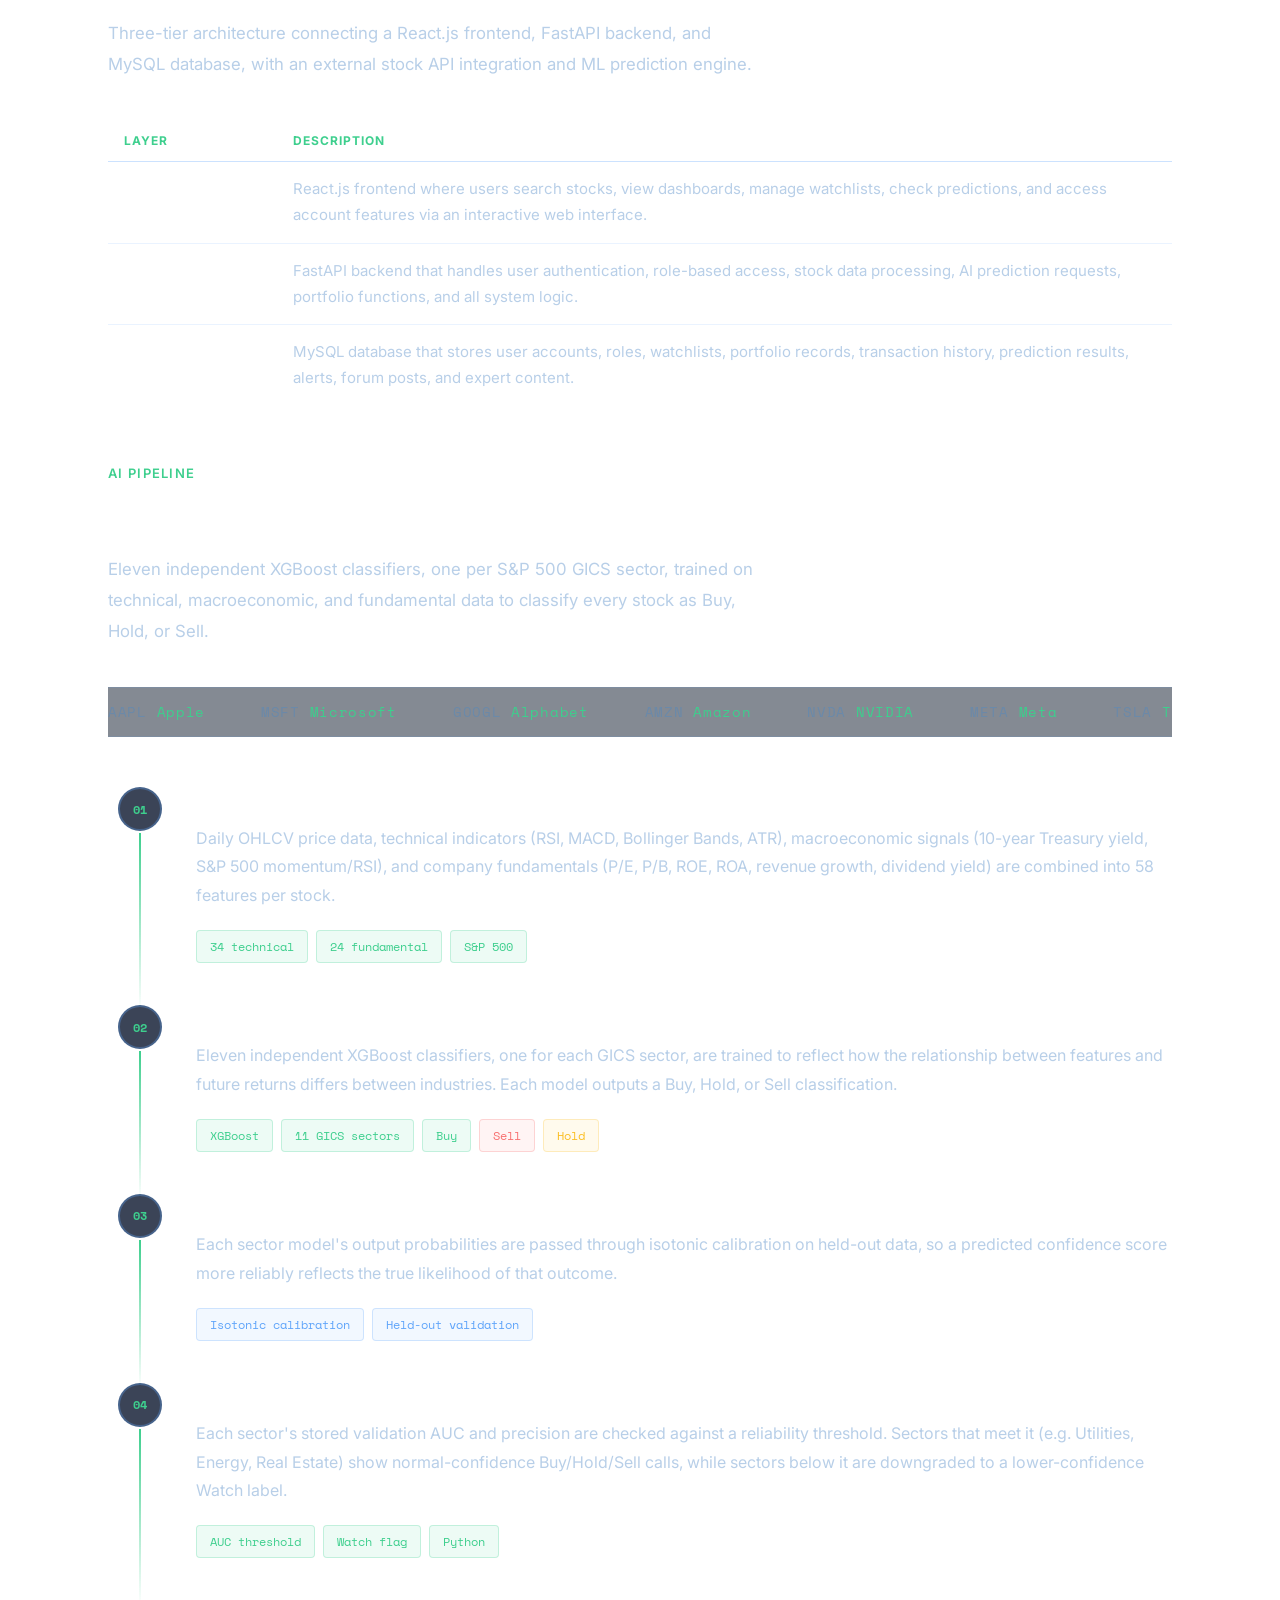
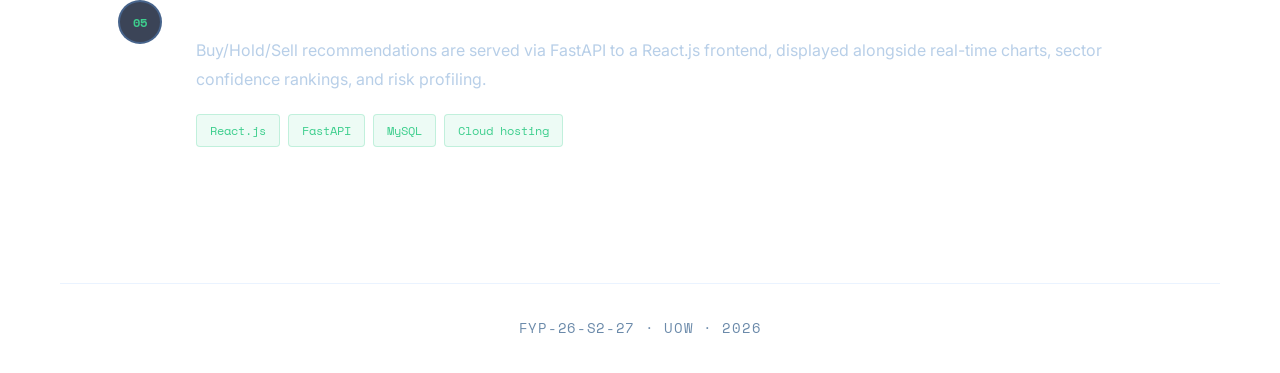
==== commit 1b143e3b: "minor changes" ====
--- a/about.html
+++ b/about.html
@@ -1,164 +1,361 @@
 <!DOCTYPE html>
 <html lang="en">
+
 <head>
-<meta charset="UTF-8" /><meta name="viewport" content="width=device-width, initial-scale=1.0" />
-<title>About | Rocket Trade</title>
-<link href="https://fonts.googleapis.com/css2?family=Inter:wght@400;500;600;700;800&family=Space+Mono:wght@400;700&display=swap" rel="stylesheet" />
-<link rel="stylesheet" href="style.css" />
-<style>
-.two-col { display: grid; grid-template-columns: 1fr 1fr; gap: 1.5rem; margin-bottom: 4rem; }
-.ps-card { background: var(--surface); border: 1px solid var(--border); border-radius: 12px; padding: 2rem 2.25rem; transition: border-color 0.25s, transform 0.3s, box-shadow 0.3s; }
-.ps-card:hover { border-color: var(--border2); transform: translateY(-5px); box-shadow: 0 20px 40px rgba(0,0,0,0.3); }
-.ps-label { font-size: 12px; font-weight: 700; letter-spacing: 0.1em; color: var(--accent); text-transform: uppercase; margin-bottom: 1rem; }
-.ps-card p { font-size: 1rem; color: var(--text2); line-height: 1.85; }
-.ps-card p + p { margin-top: 0.75rem; }
-
-.arch-table { width: 100%; border-collapse: collapse; margin: 1.5rem 0; }
-.arch-table th { font-size: 12px; font-weight: 700; letter-spacing: 0.08em; color: var(--accent); text-transform: uppercase; text-align: left; padding: 10px 16px; border-bottom: 1px solid var(--border2); }
-.arch-table td { padding: 14px 16px; color: var(--text2); border-bottom: 1px solid var(--border); font-size: 15px; vertical-align: top; }
-.arch-table td:first-child { color: var(--text); font-weight: 600; white-space: nowrap; }
-.arch-table tr:last-child td { border-bottom: none; }
-
-.pipeline { display: flex; flex-direction: column; gap: 0; }
-.p-step { display: grid; grid-template-columns: 64px 1fr; gap: 1.5rem; position: relative; }
-.p-step:not(:last-child)::after { content: ''; position: absolute; left: 31px; top: 48px; bottom: -8px; width: 2px; background: linear-gradient(to bottom, var(--accent), transparent); }
-.p-num-wrap { display: flex; flex-direction: column; align-items: center; padding-top: 2px; }
-.p-circle { width: 44px; height: 44px; border: 2px solid var(--border2); border-radius: 50%; display: flex; align-items: center; justify-content: center; font-family: var(--mono); font-size: 12px; font-weight: 700; color: var(--accent); background: var(--surface); flex-shrink: 0; transition: border-color 0.3s, background 0.3s; }
-.p-step:hover .p-circle { border-color: var(--accent); background: var(--accent-dim); }
-.p-body { padding-bottom: 2.5rem; }
-.p-title { font-size: 1.15rem; font-weight: 700; color: var(--text); margin-bottom: 6px; }
-.p-desc { font-size: 1rem; color: var(--text2); line-height: 1.8; }
-
-@media (max-width: 768px) { .two-col { grid-template-columns: 1fr; } }
-</style>
+  <meta charset="UTF-8" />
+  <meta name="viewport" content="width=device-width, initial-scale=1.0" />
+  <title>About | Rocket Trade</title>
+  <link
+    href="https://fonts.googleapis.com/css2?family=Inter:wght@400;500;600;700;800&family=Space+Mono:wght@400;700&display=swap"
+    rel="stylesheet" />
+  <link rel="stylesheet" href="style.css" />
+  <style>
+    .two-col {
+      display: grid;
+      grid-template-columns: 1fr 1fr;
+      gap: 1.5rem;
+      margin-bottom: 4rem;
+    }
+
+    .ps-card {
+      background: var(--surface);
+      border: 1px solid var(--border);
+      border-radius: 12px;
+      padding: 2rem 2.25rem;
+      transition: border-color 0.25s, transform 0.3s, box-shadow 0.3s;
+    }
+
+    .ps-card:hover {
+      border-color: var(--border2);
+      transform: translateY(-5px);
+      box-shadow: 0 20px 40px rgba(0, 0, 0, 0.3);
+    }
+
+    .ps-label {
+      font-size: 12px;
+      font-weight: 700;
+      letter-spacing: 0.1em;
+      color: var(--accent);
+      text-transform: uppercase;
+      margin-bottom: 1rem;
+    }
+
+    .ps-card p {
+      font-size: 1rem;
+      color: var(--text2);
+      line-height: 1.85;
+    }
+
+    .ps-card p+p {
+      margin-top: 0.75rem;
+    }
+
+    .arch-table {
+      width: 100%;
+      border-collapse: collapse;
+      margin: 1.5rem 0;
+    }
+
+    .arch-table th {
+      font-size: 12px;
+      font-weight: 700;
+      letter-spacing: 0.08em;
+      color: var(--accent);
+      text-transform: uppercase;
+      text-align: left;
+      padding: 10px 16px;
+      border-bottom: 1px solid var(--border2);
+    }
+
+    .arch-table td {
+      padding: 14px 16px;
+      color: var(--text2);
+      border-bottom: 1px solid var(--border);
+      font-size: 15px;
+      vertical-align: top;
+    }
+
+    .arch-table td:first-child {
+      color: var(--text);
+      font-weight: 600;
+      white-space: nowrap;
+    }
+
+    .arch-table tr:last-child td {
+      border-bottom: none;
+    }
+
+    .pipeline {
+      display: flex;
+      flex-direction: column;
+      gap: 0;
+    }
+
+    .p-step {
+      display: grid;
+      grid-template-columns: 64px 1fr;
+      gap: 1.5rem;
+      position: relative;
+    }
+
+    .p-step:not(:last-child)::after {
+      content: '';
+      position: absolute;
+      left: 31px;
+      top: 48px;
+      bottom: -8px;
+      width: 2px;
+      background: linear-gradient(to bottom, var(--accent), transparent);
+    }
+
+    .p-num-wrap {
+      display: flex;
+      flex-direction: column;
+      align-items: center;
+      padding-top: 2px;
+    }
+
+    .p-circle {
+      width: 44px;
+      height: 44px;
+      border: 2px solid var(--border2);
+      border-radius: 50%;
+      display: flex;
+      align-items: center;
+      justify-content: center;
+      font-family: var(--mono);
+      font-size: 12px;
+      font-weight: 700;
+      color: var(--accent);
+      background: var(--surface);
+      flex-shrink: 0;
+      transition: border-color 0.3s, background 0.3s;
+    }
+
+    .p-step:hover .p-circle {
+      border-color: var(--accent);
+      background: var(--accent-dim);
+    }
+
+    .p-body {
+      padding-bottom: 2.5rem;
+    }
+
+    .p-title {
+      font-size: 1.15rem;
+      font-weight: 700;
+      color: var(--text);
+      margin-bottom: 6px;
+    }
+
+    .p-desc {
+      font-size: 1rem;
+      color: var(--text2);
+      line-height: 1.8;
+    }
+
+    @media (max-width: 768px) {
+      .two-col {
+        grid-template-columns: 1fr;
+      }
+    }
+  </style>
 </head>
+
 <body>
-<nav>
-  <a class="nav-logo" href="index.html">
-    <img src="logo_cropped.png" alt="Rocket Trade" style="height:44px;width:auto;object-fit:contain;" />
-  </a>
-  <ul class="nav-links">
-    <li><a href="index.html">Home</a></li>
-    <li><a href="about.html" class="active">About</a></li>
-    <li><a href="features.html">Features</a></li>
-    <li><a href="team.html">Team</a></li>
-    <li><a href="demo.html">Demo</a></li>
-    <li><a href="meetings.html">Meetings</a></li>
-    <li><a href="https://drive.google.com/drive/folders/1l0rKAAQ5cz4-2IjWb_4qN4Atwqyja0Dz" target="_blank">Docs ↗</a></li>
-  </ul>
-</nav>
-<div class="page">
-  <div class="page-header reveal">
-    <div class="page-eyebrow">About the Project</div>
-    <h1 class="page-title">Webservice for Stock Market Prediction</h1>
-    <p class="page-subtitle">An AI-driven financial intelligence platform that transforms complex market data and news sentiment into clear, actionable investment insights for everyone from beginner investors to seasoned traders.</p>
+  <nav>
+    <a class="nav-logo" href="index.html">
+      <img src="logo_cropped.png" alt="Rocket Trade" style="height:44px;width:auto;object-fit:contain;" />
+    </a>
+    <ul class="nav-links">
+      <li><a href="index.html">Home</a></li>
+      <li><a href="about.html" class="active">About</a></li>
+      <li><a href="features.html">Features</a></li>
+      <li><a href="team.html">Team</a></li>
+      <li><a href="demo.html">Demo</a></li>
+      <li><a href="meetings.html">Meetings</a></li>
+      <li><a href="https://drive.google.com/drive/folders/1y5m9E-L5vZWqZJQW11HQRAY9qTn9efrv?usp=drive_linkz"
+          target="_blank">Docs ↗</a></li>
+    </ul>
+  </nav>
+  <div class="page">
+    <div class="page-header reveal">
+      <div class="page-eyebrow">About the Project</div>
+      <h1 class="page-title">Webservice for Stock Market Prediction</h1>
+      <p class="page-subtitle">An AI-driven financial intelligence platform that transforms complex market data and news
+        sentiment into clear, actionable investment insights for everyone from beginner investors to seasoned traders.
+      </p>
+    </div>
+
+    <div class="sec-label reveal">Background</div>
+    <h2 class="sec-title reveal delay-1">Problem &amp; Approach</h2>
+    <div class="two-col" style="margin-top:1.5rem">
+      <div class="ps-card reveal delay-1">
+        <div class="ps-label">The Problem</div>
+        <p>Individual investors face information overload, such as countless real-time news, price data, and technical
+          signals that are difficult to interpret without professional knowledge.</p>
+        <p>Most existing platforms focus on powerful analytics but sacrifice usability, leaving beginner investors
+          overwhelmed. Others lack sentiment analysis, missing the "why" behind price movements.</p>
+      </div>
+      <div class="ps-card reveal delay-2">
+        <div class="ps-label">Our Approach</div>
+        <p>A full-stack web platform combining <strong style="color:var(--text)">XGBoost + FinBERT</strong> AI
+          predictions with real-time dashboards, simulated portfolios, expert portfolios, and a community forum.</p>
+        <p>The platform supports five user roles which are Basic User, Premium User, Consultant, Administrator, and
+          Guest. Our approach ensures each user type has tailored access to features matching their needs.</p>
+      </div>
+    </div>
+
+    <div class="sec-label reveal" style="margin-top:3.5rem">Vision</div>
+    <h2 class="sec-title reveal delay-1">Our vision</h2>
+    <p class="sec-desc reveal delay-2">We are dedicated to transforming how individuals understand and interact with
+      financial markets. Our vision is a platform where data-driven insights are at the core of every investment
+      decision, accessible to anyone with an internet connection, not just professionals.</p>
+
+    <div class="two-col">
+      <div class="ps-card reveal delay-1">
+        <div class="ps-label">For Beginner Investors</div>
+        <p>Predict trends with sentiment intelligence, monitor markets in real-time, simplify complex patterns through
+          interactive dashboards, and learn through a Knowledge Hub and expert portfolios.</p>
+      </div>
+      <div class="ps-card reveal delay-2">
+        <div class="ps-label">For All Users</div>
+        <p>Empower smarter investing with real-time news insights, enhance analysis with interactive charts, and improve
+          trading decisions through direct interaction with certified stock consultants.</p>
+      </div>
+    </div>
+
+    <div class="sec-label reveal" style="margin-top:3.5rem">Architecture</div>
+    <h2 class="sec-title reveal delay-1">System architecture</h2>
+    <p class="sec-desc reveal delay-2">Three-tier architecture connecting a React.js frontend, FastAPI backend, and
+      MySQL database, with an external stock API integration and ML prediction engine.</p>
+
+    <div class="reveal">
+      <table class="arch-table">
+        <thead>
+          <tr>
+            <th>Layer</th>
+            <th>Description</th>
+          </tr>
+        </thead>
+        <tbody>
+          <tr>
+            <td>Presentation Layer</td>
+            <td>React.js frontend where users search stocks, view dashboards, manage watchlists, check predictions, and
+              access account features via an interactive web interface.</td>
+          </tr>
+          <tr>
+            <td>Application Layer</td>
+            <td>FastAPI backend that handles user authentication, role-based access, stock data processing, AI prediction
+              requests, portfolio functions, and all system logic.</td>
+          </tr>
+          <tr>
+            <td>Data Layer</td>
+            <td>MySQL database that stores user accounts, roles, watchlists, portfolio records, transaction history,
+              prediction results, alerts, forum posts, and expert content.</td>
+          </tr>
+        </tbody>
+      </table>
+    </div>
+
+    <div class="sec-label reveal" style="margin-top:3.5rem">AI Pipeline</div>
+    <h2 class="sec-title reveal delay-1">Machine learning pipeline</h2>
+    <p class="sec-desc reveal delay-2">Eleven independent XGBoost classifiers, one per S&amp;P 500 GICS sector, trained
+      on technical, macroeconomic, and fundamental data to classify every stock as Buy, Hold, or Sell.</p>
+
+    <div class="ticker-wrap reveal">
+      <div class="ticker-track">
+        <span class="ticker-item">AAPL <span>Apple</span></span><span class="ticker-item">MSFT
+          <span>Microsoft</span></span><span class="ticker-item">GOOGL <span>Alphabet</span></span><span
+          class="ticker-item">AMZN <span>Amazon</span></span><span class="ticker-item">NVDA
+          <span>NVIDIA</span></span><span class="ticker-item">META <span>Meta</span></span><span
+          class="ticker-item">TSLA <span>Tesla</span></span><span class="ticker-item">AVGO
+          <span>Broadcom</span></span><span class="ticker-item">ORCL <span>Oracle</span></span><span
+          class="ticker-item">AMD <span>AMD</span></span>
+        <span class="ticker-item">AAPL <span>Apple</span></span><span class="ticker-item">MSFT
+          <span>Microsoft</span></span><span class="ticker-item">GOOGL <span>Alphabet</span></span><span
+          class="ticker-item">AMZN <span>Amazon</span></span><span class="ticker-item">NVDA
+          <span>NVIDIA</span></span><span class="ticker-item">META <span>Meta</span></span><span
+          class="ticker-item">TSLA <span>Tesla</span></span><span class="ticker-item">AVGO
+          <span>Broadcom</span></span><span class="ticker-item">ORCL <span>Oracle</span></span><span
+          class="ticker-item">AMD <span>AMD</span></span>
+      </div>
+    </div>
+
+    <div class="pipeline">
+      <div class="p-step reveal delay-1">
+        <div class="p-num-wrap">
+          <div class="p-circle">01</div>
+        </div>
+        <div class="p-body">
+          <div class="p-title">Data retrieval &amp; feature engineering</div>
+          <div class="p-desc">Daily OHLCV price data, technical indicators (RSI, MACD, Bollinger Bands, ATR),
+            macroeconomic signals (10-year Treasury yield, S&amp;P 500 momentum/RSI), and company fundamentals (P/E,
+            P/B, ROE, ROA, revenue growth, dividend yield) are combined into 58 features per stock.</div>
+          <div class="tag-row"><span class="tag">34 technical</span><span class="tag">24 fundamental</span><span
+              class="tag">S&amp;P 500</span></div>
+        </div>
+      </div>
+      <div class="p-step reveal delay-2">
+        <div class="p-num-wrap">
+          <div class="p-circle">02</div>
+        </div>
+        <div class="p-body">
+          <div class="p-title">Per-sector XGBoost training</div>
+          <div class="p-desc">Eleven independent XGBoost classifiers, one for each GICS sector, are trained to reflect
+            how the relationship between features and future returns differs between industries. Each model outputs a
+            Buy, Hold, or Sell classification.</div>
+          <div class="tag-row"><span class="tag">XGBoost</span><span class="tag">11 GICS sectors</span><span
+              class="tag">Buy</span><span class="tag red">Sell</span><span class="tag amber">Hold</span></div>
+        </div>
+      </div>
+      <div class="p-step reveal delay-3">
+        <div class="p-num-wrap">
+          <div class="p-circle">03</div>
+        </div>
+        <div class="p-body">
+          <div class="p-title">Probability calibration</div>
+          <div class="p-desc">Each sector model's output probabilities are passed through isotonic calibration on
+            held-out data, so a predicted confidence score more reliably reflects the true likelihood of that
+            outcome.</div>
+          <div class="tag-row"><span class="tag blue">Isotonic calibration</span><span class="tag blue">Held-out
+              validation</span></div>
+        </div>
+      </div>
+      <div class="p-step reveal delay-4">
+        <div class="p-num-wrap">
+          <div class="p-circle">04</div>
+        </div>
+        <div class="p-body">
+          <div class="p-title">Confidence-gated prediction</div>
+          <div class="p-desc">Each sector's stored validation AUC and precision are checked against a reliability
+            threshold. Sectors that meet it (e.g. Utilities, Energy, Real Estate) show normal-confidence Buy/Hold/Sell
+            calls, while sectors below it are downgraded to a lower-confidence Watch label.</div>
+          <div class="tag-row"><span class="tag">AUC threshold</span><span class="tag">Watch flag</span><span
+              class="tag">Python</span></div>
+        </div>
+      </div>
+      <div class="p-step reveal delay-5">
+        <div class="p-num-wrap">
+          <div class="p-circle">05</div>
+        </div>
+        <div class="p-body">
+          <div class="p-title">Platform delivery</div>
+          <div class="p-desc">Buy/Hold/Sell recommendations are served via FastAPI to a React.js frontend, displayed
+            alongside real-time charts, sector confidence rankings, and risk profiling.</div>
+          <div class="tag-row"><span class="tag">React.js</span><span class="tag">FastAPI</span><span
+              class="tag">MySQL</span><span class="tag">Cloud hosting</span></div>
+        </div>
+      </div>
+    </div>
   </div>
-
-  <div class="sec-label reveal">Background</div>
-  <h2 class="sec-title reveal delay-1">Problem &amp; Approach</h2>
-  <div class="two-col" style="margin-top:1.5rem">
-    <div class="ps-card reveal delay-1">
-      <div class="ps-label">The Problem</div>
-      <p>Individual investors face information overload, such as countless real-time news, price data, and technical signals that are difficult to interpret without professional knowledge.</p>
-      <p>Most existing platforms focus on powerful analytics but sacrifice usability, leaving beginner investors overwhelmed. Others lack sentiment analysis, missing the "why" behind price movements.</p>
-    </div>
-    <div class="ps-card reveal delay-2">
-      <div class="ps-label">Our Approach</div>
-      <p>A full-stack web platform combining <strong style="color:var(--text)">XGBoost + FinBERT</strong> AI predictions with real-time dashboards, simulated portfolios, expert portfolios, and a community forum.</p>
-      <p>The platform supports five user roles which are Basic User, Premium User, Consultant, Administrator, and Guest. Our approach ensures each user type has tailored access to features matching their needs.</p>
-    </div>
-  </div>
-
-  <div class="sec-label reveal" style="margin-top:3.5rem">Vision</div>
-  <h2 class="sec-title reveal delay-1">Our vision</h2>
-  <p class="sec-desc reveal delay-2">We are dedicated to transforming how individuals understand and interact with financial markets. Our vision is a platform where data-driven insights are at the core of every investment decision — accessible to anyone with an internet connection, not just professionals.</p>
-
-  <div class="two-col">
-    <div class="ps-card reveal delay-1">
-      <div class="ps-label">For Beginner Investors</div>
-      <p>Predict trends with sentiment intelligence, monitor markets in real-time, simplify complex patterns through interactive dashboards, and learn through a Knowledge Hub and expert portfolios.</p>
-    </div>
-    <div class="ps-card reveal delay-2">
-      <div class="ps-label">For All Users</div>
-      <p>Empower smarter investing with real-time news insights, enhance analysis with interactive charts, and improve trading decisions through direct interaction with certified stock consultants.</p>
-    </div>
-  </div>
-
-  <div class="sec-label reveal" style="margin-top:3.5rem">Architecture</div>
-  <h2 class="sec-title reveal delay-1">System architecture</h2>
-  <p class="sec-desc reveal delay-2">Three-tier architecture connecting a React.js frontend, FastAPI backend, and MySQL database — with an external stock API integration and ML prediction engine.</p>
-
-  <div class="reveal">
-    <table class="arch-table">
-      <thead><tr><th>Layer</th><th>Description</th></tr></thead>
-      <tbody>
-        <tr><td>Presentation Layer</td><td>React.js frontend — users search stocks, view dashboards, manage watchlists, check predictions, and access account features via an interactive web interface.</td></tr>
-        <tr><td>Application Layer</td><td>FastAPI backend — handles user authentication, role-based access, stock data processing, AI prediction requests, portfolio functions, and all system logic.</td></tr>
-        <tr><td>Data Layer</td><td>MySQL database — stores user accounts, roles, watchlists, portfolio records, transaction history, prediction results, alerts, forum posts, and expert content.</td></tr>
-      </tbody>
-    </table>
-  </div>
-
-  <div class="sec-label reveal" style="margin-top:3.5rem">AI Pipeline</div>
-  <h2 class="sec-title reveal delay-1">Machine learning pipeline</h2>
-  <p class="sec-desc reveal delay-2">XGBoost gradient boosting combined with FinBERT financial sentiment analysis — trained on data from 2021 to 2026 across 10 large-cap NASDAQ tech stocks.</p>
-
-  <div class="ticker-wrap reveal">
-    <div class="ticker-track">
-      <span class="ticker-item">AAPL <span>Apple</span></span><span class="ticker-item">MSFT <span>Microsoft</span></span><span class="ticker-item">GOOGL <span>Alphabet</span></span><span class="ticker-item">AMZN <span>Amazon</span></span><span class="ticker-item">NVDA <span>NVIDIA</span></span><span class="ticker-item">META <span>Meta</span></span><span class="ticker-item">TSLA <span>Tesla</span></span><span class="ticker-item">AVGO <span>Broadcom</span></span><span class="ticker-item">ORCL <span>Oracle</span></span><span class="ticker-item">AMD <span>AMD</span></span>
-      <span class="ticker-item">AAPL <span>Apple</span></span><span class="ticker-item">MSFT <span>Microsoft</span></span><span class="ticker-item">GOOGL <span>Alphabet</span></span><span class="ticker-item">AMZN <span>Amazon</span></span><span class="ticker-item">NVDA <span>NVIDIA</span></span><span class="ticker-item">META <span>Meta</span></span><span class="ticker-item">TSLA <span>Tesla</span></span><span class="ticker-item">AVGO <span>Broadcom</span></span><span class="ticker-item">ORCL <span>Oracle</span></span><span class="ticker-item">AMD <span>AMD</span></span>
-    </div>
-  </div>
-
-  <div class="pipeline">
-    <div class="p-step reveal delay-1">
-      <div class="p-num-wrap"><div class="p-circle">01</div></div>
-      <div class="p-body">
-        <div class="p-title">Real-time data collection</div>
-        <div class="p-desc">Stock price data and financial news retrieved from Alpha Vantage and other sources. OHLCV data cleaned and preprocessed to remove noise for higher-quality analysis.</div>
-        <div class="tag-row"><span class="tag">Alpha Vantage</span><span class="tag">OHLCV data</span><span class="tag">2021–2026</span></div>
-      </div>
-    </div>
-    <div class="p-step reveal delay-2">
-      <div class="p-num-wrap"><div class="p-circle">02</div></div>
-      <div class="p-body">
-        <div class="p-title">FinBERT sentiment scoring</div>
-        <div class="p-desc">Financial news headlines scored using FinBERT — a BERT model fine-tuned on financial text. Each article classified as Positive, Negative, or Neutral and aggregated daily per stock.</div>
-        <div class="tag-row"><span class="tag">FinBERT</span><span class="tag">Positive</span><span class="tag red">Negative</span><span class="tag amber">Neutral</span></div>
-      </div>
-    </div>
-    <div class="p-step reveal delay-3">
-      <div class="p-num-wrap"><div class="p-circle">03</div></div>
-      <div class="p-body">
-        <div class="p-title">Feature engineering</div>
-        <div class="p-desc">Technical indicators (RSI, MACD, Bollinger Bands) computed from price data and merged with daily sentiment scores. Features normalised before model training.</div>
-        <div class="tag-row"><span class="tag blue">RSI</span><span class="tag blue">MACD</span><span class="tag blue">Bollinger Bands</span><span class="tag blue">Sentiment score</span></div>
-      </div>
-    </div>
-    <div class="p-step reveal delay-4">
-      <div class="p-num-wrap"><div class="p-circle">04</div></div>
-      <div class="p-body">
-        <div class="p-title">XGBoost model training</div>
-        <div class="p-desc">XGBoost gradient boosting model trained on combined price and sentiment features using chronological splits to prevent data leakage. Generates stock movement predictions and risk assessments.</div>
-        <div class="tag-row"><span class="tag">XGBoost</span><span class="tag">Chronological split</span><span class="tag">Python</span></div>
-      </div>
-    </div>
-    <div class="p-step reveal delay-5">
-      <div class="p-num-wrap"><div class="p-circle">05</div></div>
-      <div class="p-body">
-        <div class="p-title">Platform delivery</div>
-        <div class="p-desc">Prediction results served via FastAPI to a React.js frontend — displayed alongside real-time charts, sentiment gauges, buy/hold/sell recommendations, and risk profiling.</div>
-        <div class="tag-row"><span class="tag">React.js</span><span class="tag">FastAPI</span><span class="tag">MySQL</span><span class="tag">Cloud hosting</span></div>
-      </div>
-    </div>
-  </div>
-</div>
-<footer><span>FYP-26-S2-27 · UOW · 2026</span></footer>
-<script>
-const obs = new IntersectionObserver(entries => {
-  entries.forEach(e => { if (e.isIntersecting) { e.target.classList.add('visible'); obs.unobserve(e.target); } });
-}, { threshold: 0.1 });
-document.querySelectorAll('.reveal, .reveal-left, .reveal-right').forEach(el => obs.observe(el));
-</script>
+  <footer><span>FYP-26-S2-27 · UOW · 2026</span></footer>
+  <script>
+    const obs = new IntersectionObserver(entries => {
+      entries.forEach(e => { if (e.isIntersecting) { e.target.classList.add('visible'); obs.unobserve(e.target); } });
+    }, { threshold: 0.1 });
+    document.querySelectorAll('.reveal, .reveal-left, .reveal-right').forEach(el => obs.observe(el));
+  </script>
 </body>
-</html>
+
+</html>
